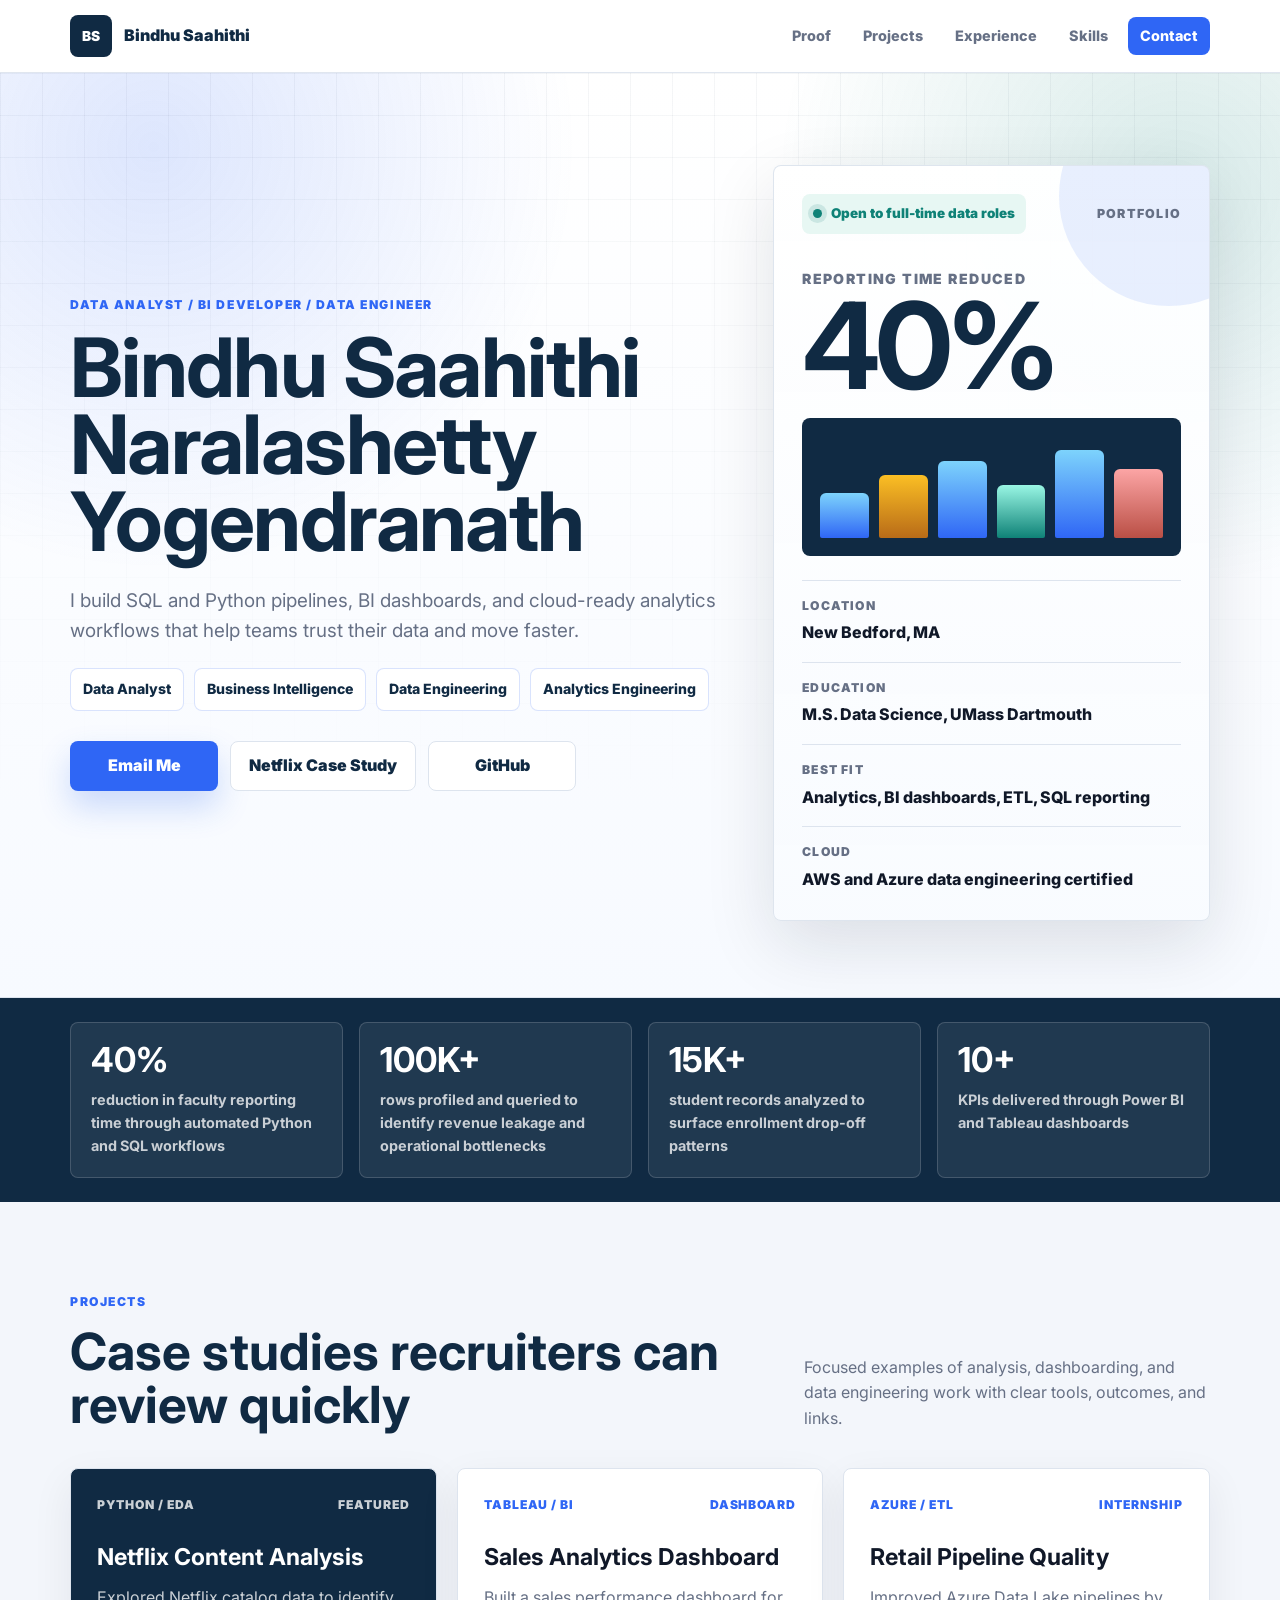
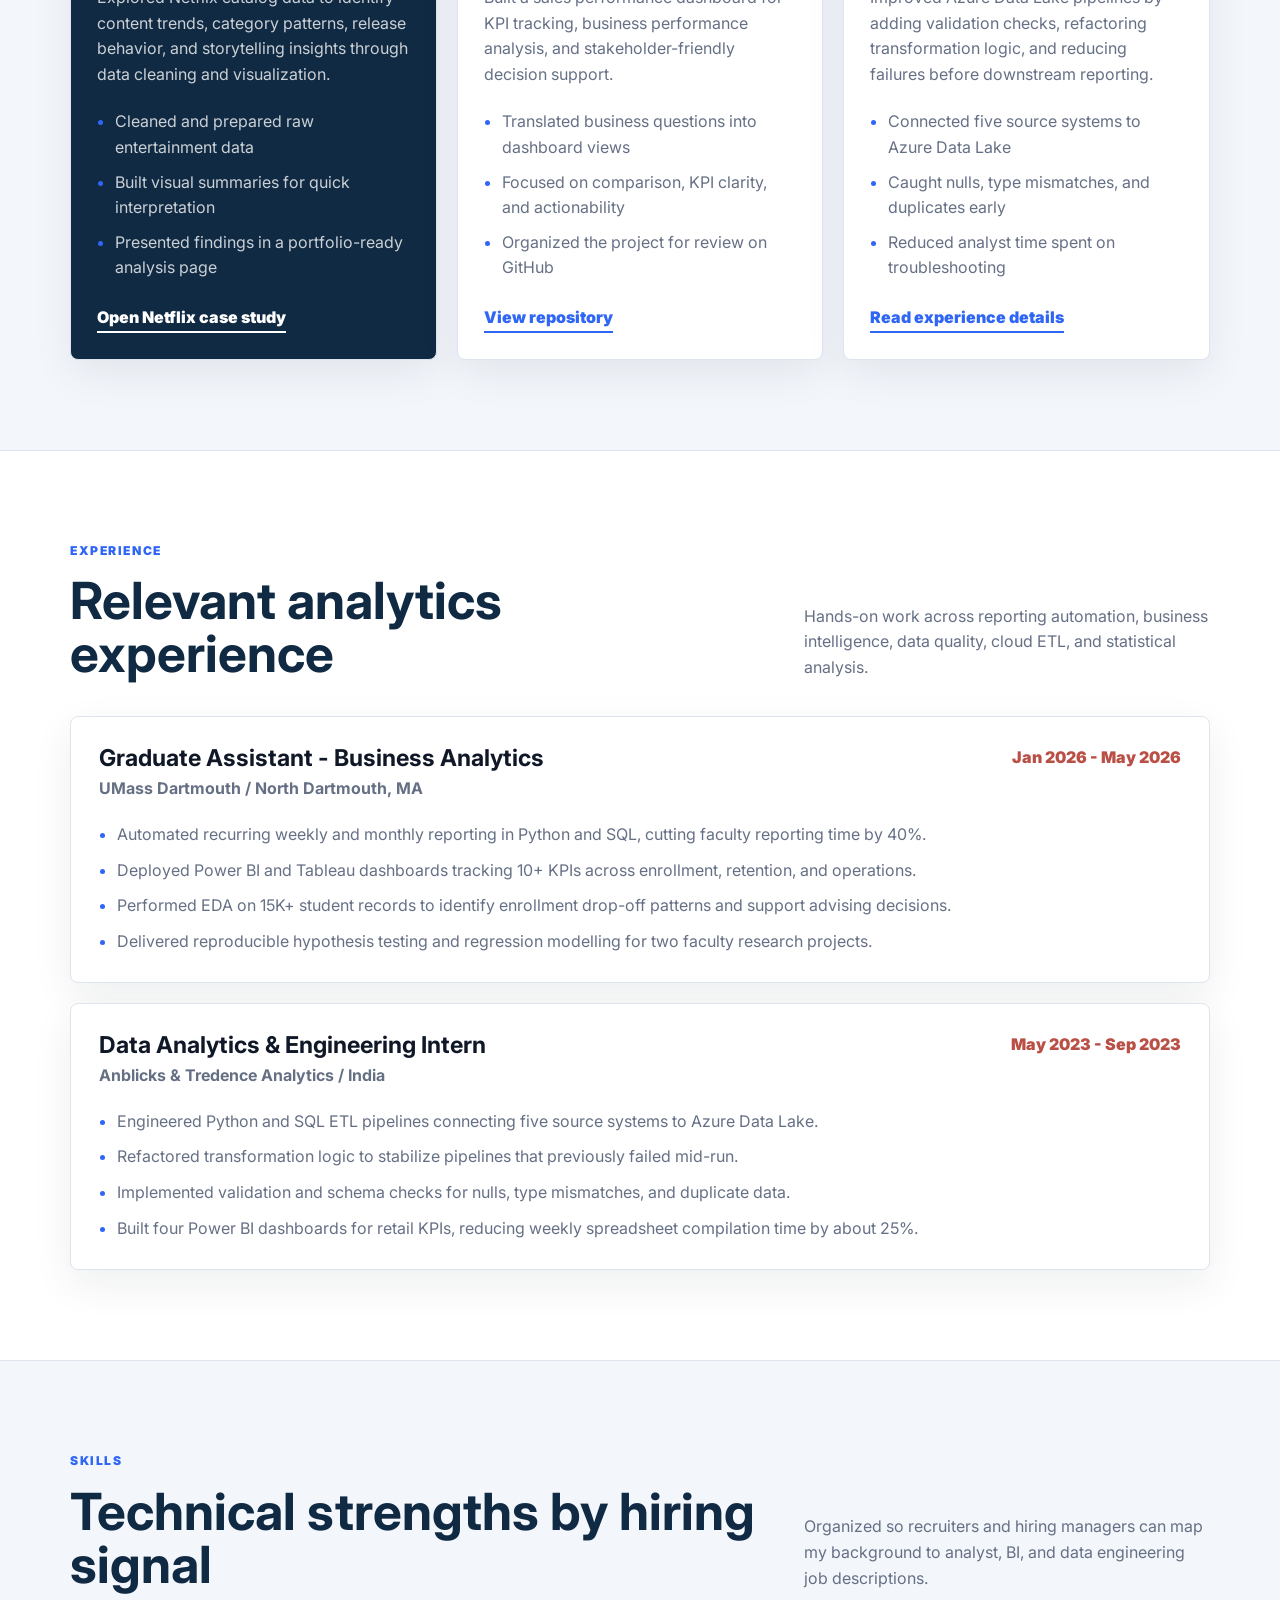
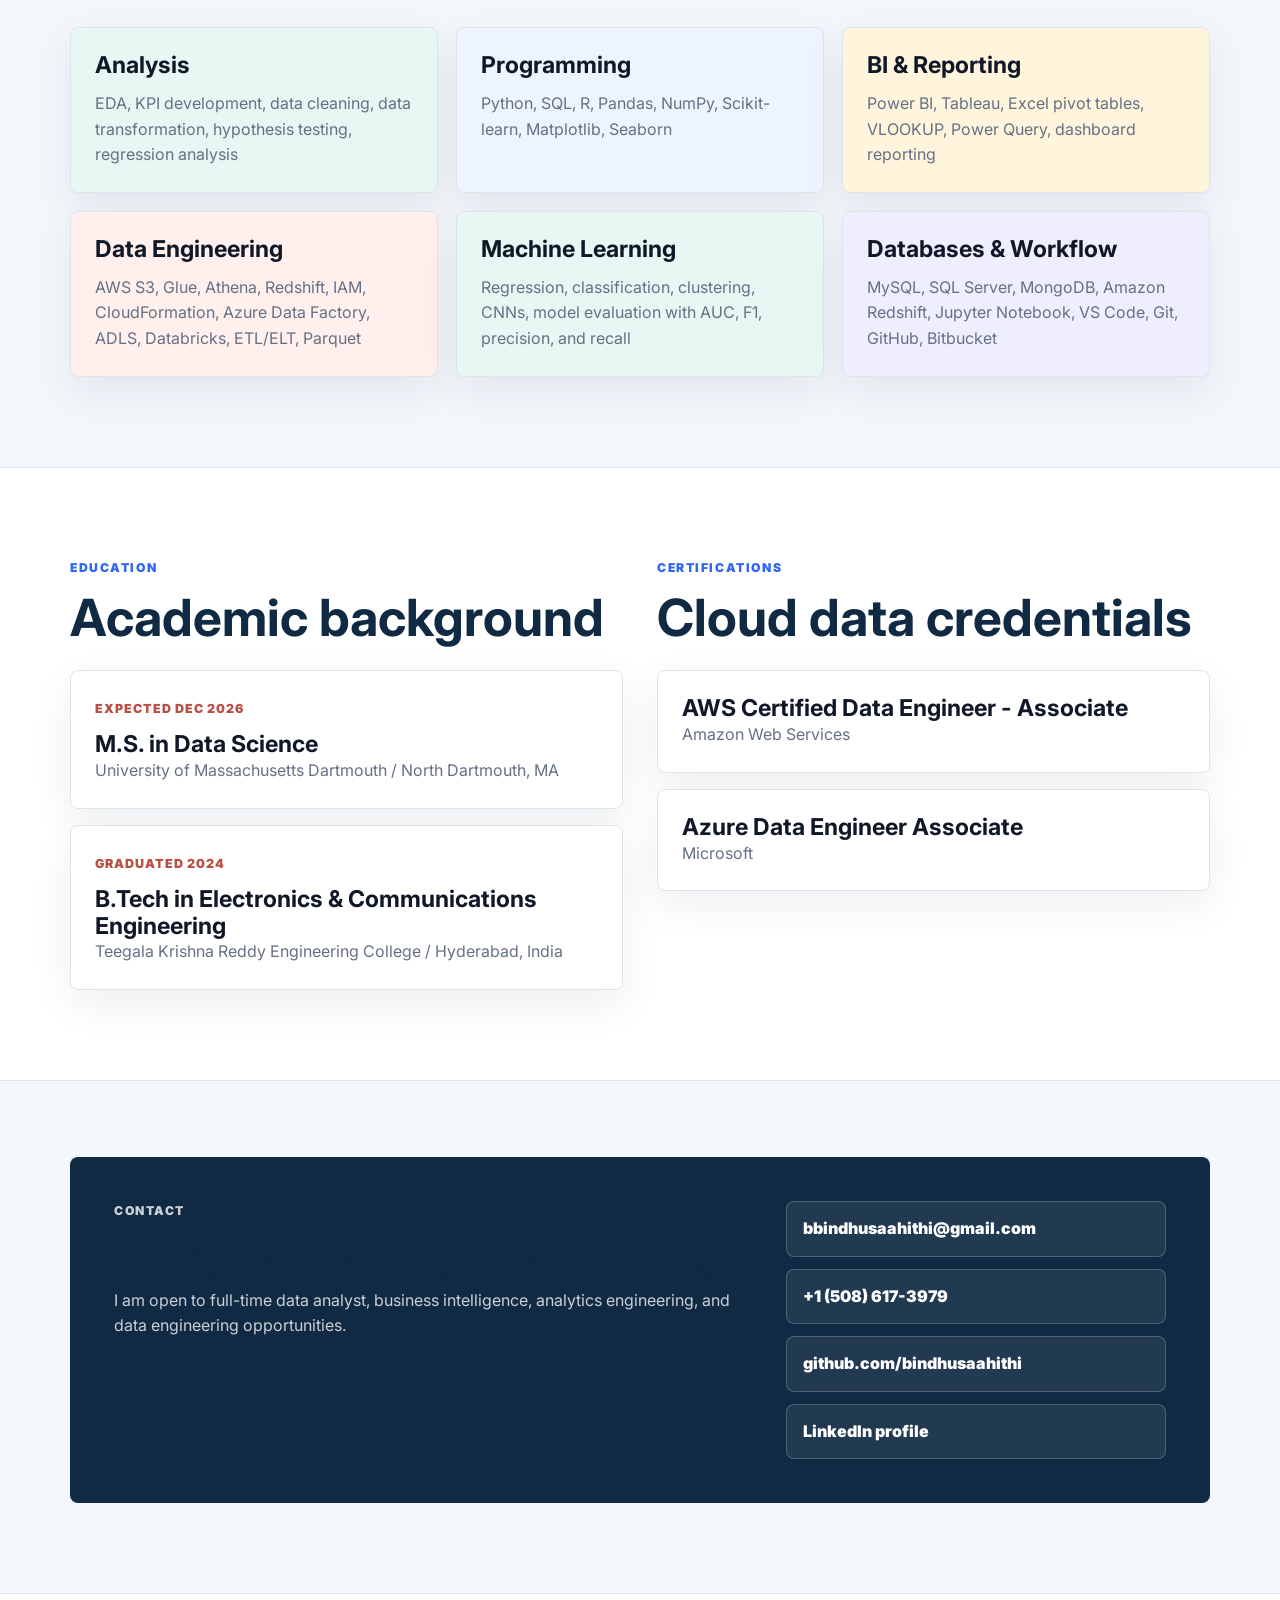
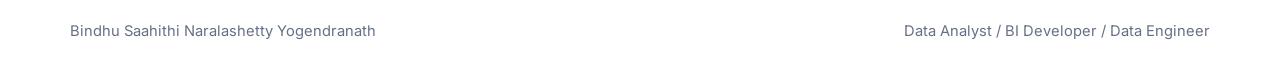
==== index.html @ 852edc9b "Improve recruiter-friendly portfolio interface" ====
<!DOCTYPE html>
<html lang="en">
<head>
  <meta charset="UTF-8" />
  <meta name="viewport" content="width=device-width, initial-scale=1.0" />
  <meta
    name="description"
    content="Recruiter-friendly portfolio for Bindhu Saahithi Naralashetty Yogendranath, a data analyst and data engineer focused on SQL, Python, Power BI, Tableau, AWS, Azure, ETL, and machine learning."
  />
  <title>Bindhu Saahithi | Data Analyst Portfolio</title>
  <link rel="preconnect" href="https://fonts.googleapis.com" />
  <link rel="preconnect" href="https://fonts.gstatic.com" crossorigin />
  <link href="https://fonts.googleapis.com/css2?family=Inter:wght@400;500;600;700;800;900&display=swap" rel="stylesheet" />
  <link rel="stylesheet" href="style.css" />
</head>
<body>
  <header class="site-header">
    <nav class="container navbar" aria-label="Primary navigation">
      <a class="brand" href="#top" aria-label="Bindhu Saahithi portfolio home">
        <span class="brand-mark">BS</span>
        <span>Bindhu Saahithi</span>
      </a>
      <ul class="nav-links">
        <li><a href="#proof">Proof</a></li>
        <li><a href="#projects">Projects</a></li>
        <li><a href="#experience">Experience</a></li>
        <li><a href="#skills">Skills</a></li>
        <li><a class="nav-cta" href="#contact">Contact</a></li>
      </ul>
    </nav>
  </header>

  <main id="top">
    <section class="hero">
      <div class="container hero-grid">
        <div class="hero-copy">
          <p class="eyebrow">Data Analyst / BI Developer / Data Engineer</p>
          <h1>Bindhu Saahithi Naralashetty Yogendranath</h1>
          <p class="hero-lead">
            I build SQL and Python pipelines, BI dashboards, and cloud-ready analytics workflows
            that help teams trust their data and move faster.
          </p>

          <div class="role-pills" aria-label="Target roles">
            <span>Data Analyst</span>
            <span>Business Intelligence</span>
            <span>Data Engineering</span>
            <span>Analytics Engineering</span>
          </div>

          <div class="hero-actions" aria-label="Primary links">
            <a class="btn primary" href="mailto:bbindhusaahithi@gmail.com">Email Me</a>
            <a class="btn secondary" href="https://bindhusaahithi.github.io/Netflix-Analysis/" target="_blank" rel="noreferrer">Netflix Case Study</a>
            <a class="btn secondary" href="https://github.com/bindhusaahithi" target="_blank" rel="noreferrer">GitHub</a>
          </div>
        </div>

        <aside class="analytics-panel" aria-label="Recruiter snapshot and analytics highlights">
          <div class="panel-header">
            <div>
              <span class="status-dot"></span>
              Open to full-time data roles
            </div>
            <span>Portfolio</span>
          </div>

          <div class="panel-metric">
            <span>Reporting time reduced</span>
            <strong>40%</strong>
          </div>

          <div class="panel-chart" aria-hidden="true">
            <span class="chart-bar bar-1"></span>
            <span class="chart-bar bar-2"></span>
            <span class="chart-bar bar-3"></span>
            <span class="chart-bar bar-4"></span>
            <span class="chart-bar bar-5"></span>
            <span class="chart-bar bar-6"></span>
          </div>

          <dl class="snapshot-list">
            <div>
              <dt>Location</dt>
              <dd>New Bedford, MA</dd>
            </div>
            <div>
              <dt>Education</dt>
              <dd>M.S. Data Science, UMass Dartmouth</dd>
            </div>
            <div>
              <dt>Best fit</dt>
              <dd>Analytics, BI dashboards, ETL, SQL reporting</dd>
            </div>
            <div>
              <dt>Cloud</dt>
              <dd>AWS and Azure data engineering certified</dd>
            </div>
          </dl>
        </aside>
      </div>
    </section>

    <section id="proof" class="proof-strip" aria-label="Impact metrics">
      <div class="container proof-grid">
        <article>
          <strong>40%</strong>
          <span>reduction in faculty reporting time through automated Python and SQL workflows</span>
        </article>
        <article>
          <strong>100K+</strong>
          <span>rows profiled and queried to identify revenue leakage and operational bottlenecks</span>
        </article>
        <article>
          <strong>15K+</strong>
          <span>student records analyzed to surface enrollment drop-off patterns</span>
        </article>
        <article>
          <strong>10+</strong>
          <span>KPIs delivered through Power BI and Tableau dashboards</span>
        </article>
      </div>
    </section>

    <section id="projects" class="section-pad">
      <div class="container">
        <div class="section-heading split">
          <div>
            <p class="eyebrow">Projects</p>
            <h2>Case studies recruiters can review quickly</h2>
          </div>
          <p>
            Focused examples of analysis, dashboarding, and data engineering work with clear tools,
            outcomes, and links.
          </p>
        </div>

        <div class="project-grid">
          <article class="project-card featured">
            <div class="project-kicker">
              <span>Python / EDA</span>
              <span>Featured</span>
            </div>
            <h3>Netflix Content Analysis</h3>
            <p>
              Explored Netflix catalog data to identify content trends, category patterns, release
              behavior, and storytelling insights through data cleaning and visualization.
            </p>
            <ul class="mini-list">
              <li>Cleaned and prepared raw entertainment data</li>
              <li>Built visual summaries for quick interpretation</li>
              <li>Presented findings in a portfolio-ready analysis page</li>
            </ul>
            <a class="text-link" href="https://bindhusaahithi.github.io/Netflix-Analysis/" target="_blank" rel="noreferrer">Open Netflix case study</a>
          </article>

          <article class="project-card">
            <div class="project-kicker">
              <span>Tableau / BI</span>
              <span>Dashboard</span>
            </div>
            <h3>Sales Analytics Dashboard</h3>
            <p>
              Built a sales performance dashboard for KPI tracking, business performance analysis,
              and stakeholder-friendly decision support.
            </p>
            <ul class="mini-list">
              <li>Translated business questions into dashboard views</li>
              <li>Focused on comparison, KPI clarity, and actionability</li>
              <li>Organized the project for review on GitHub</li>
            </ul>
            <a class="text-link" href="https://github.com/bindhusaahithi/Sales-Analytics" target="_blank" rel="noreferrer">View repository</a>
          </article>

          <article class="project-card">
            <div class="project-kicker">
              <span>Azure / ETL</span>
              <span>Internship</span>
            </div>
            <h3>Retail Pipeline Quality</h3>
            <p>
              Improved Azure Data Lake pipelines by adding validation checks, refactoring transformation
              logic, and reducing failures before downstream reporting.
            </p>
            <ul class="mini-list">
              <li>Connected five source systems to Azure Data Lake</li>
              <li>Caught nulls, type mismatches, and duplicates early</li>
              <li>Reduced analyst time spent on troubleshooting</li>
            </ul>
            <a class="text-link" href="#experience">Read experience details</a>
          </article>
        </div>
      </div>
    </section>

    <section id="experience" class="section-pad tinted">
      <div class="container">
        <div class="section-heading split">
          <div>
            <p class="eyebrow">Experience</p>
            <h2>Relevant analytics experience</h2>
          </div>
          <p>
            Hands-on work across reporting automation, business intelligence, data quality, cloud ETL,
            and statistical analysis.
          </p>
        </div>

        <div class="experience-list">
          <article class="experience-card">
            <div class="experience-top">
              <div>
                <h3>Graduate Assistant - Business Analytics</h3>
                <p>UMass Dartmouth / North Dartmouth, MA</p>
              </div>
              <span>Jan 2026 - May 2026</span>
            </div>
            <ul>
              <li>Automated recurring weekly and monthly reporting in Python and SQL, cutting faculty reporting time by 40%.</li>
              <li>Deployed Power BI and Tableau dashboards tracking 10+ KPIs across enrollment, retention, and operations.</li>
              <li>Performed EDA on 15K+ student records to identify enrollment drop-off patterns and support advising decisions.</li>
              <li>Delivered reproducible hypothesis testing and regression modelling for two faculty research projects.</li>
            </ul>
          </article>

          <article class="experience-card">
            <div class="experience-top">
              <div>
                <h3>Data Analytics & Engineering Intern</h3>
                <p>Anblicks & Tredence Analytics / India</p>
              </div>
              <span>May 2023 - Sep 2023</span>
            </div>
            <ul>
              <li>Engineered Python and SQL ETL pipelines connecting five source systems to Azure Data Lake.</li>
              <li>Refactored transformation logic to stabilize pipelines that previously failed mid-run.</li>
              <li>Implemented validation and schema checks for nulls, type mismatches, and duplicate data.</li>
              <li>Built four Power BI dashboards for retail KPIs, reducing weekly spreadsheet compilation time by about 25%.</li>
            </ul>
          </article>
        </div>
      </div>
    </section>

    <section id="skills" class="section-pad">
      <div class="container">
        <div class="section-heading split">
          <div>
            <p class="eyebrow">Skills</p>
            <h2>Technical strengths by hiring signal</h2>
          </div>
          <p>
            Organized so recruiters and hiring managers can map my background to analyst,
            BI, and data engineering job descriptions.
          </p>
        </div>

        <div class="skills-grid">
          <article class="skill-card">
            <h3>Analysis</h3>
            <p>EDA, KPI development, data cleaning, data transformation, hypothesis testing, regression analysis</p>
          </article>
          <article class="skill-card">
            <h3>Programming</h3>
            <p>Python, SQL, R, Pandas, NumPy, Scikit-learn, Matplotlib, Seaborn</p>
          </article>
          <article class="skill-card">
            <h3>BI & Reporting</h3>
            <p>Power BI, Tableau, Excel pivot tables, VLOOKUP, Power Query, dashboard reporting</p>
          </article>
          <article class="skill-card">
            <h3>Data Engineering</h3>
            <p>AWS S3, Glue, Athena, Redshift, IAM, CloudFormation, Azure Data Factory, ADLS, Databricks, ETL/ELT, Parquet</p>
          </article>
          <article class="skill-card">
            <h3>Machine Learning</h3>
            <p>Regression, classification, clustering, CNNs, model evaluation with AUC, F1, precision, and recall</p>
          </article>
          <article class="skill-card">
            <h3>Databases & Workflow</h3>
            <p>MySQL, SQL Server, MongoDB, Amazon Redshift, Jupyter Notebook, VS Code, Git, GitHub, Bitbucket</p>
          </article>
        </div>
      </div>
    </section>

    <section class="section-pad tinted">
      <div class="container credential-grid">
        <div>
          <p class="eyebrow">Education</p>
          <h2>Academic background</h2>
          <div class="credential-stack">
            <article class="credential-card">
              <span>Expected Dec 2026</span>
              <h3>M.S. in Data Science</h3>
              <p>University of Massachusetts Dartmouth / North Dartmouth, MA</p>
            </article>
            <article class="credential-card">
              <span>Graduated 2024</span>
              <h3>B.Tech in Electronics & Communications Engineering</h3>
              <p>Teegala Krishna Reddy Engineering College / Hyderabad, India</p>
            </article>
          </div>
        </div>

        <div>
          <p class="eyebrow">Certifications</p>
          <h2>Cloud data credentials</h2>
          <div class="credential-stack">
            <article class="credential-card">
              <h3>AWS Certified Data Engineer - Associate</h3>
              <p>Amazon Web Services</p>
            </article>
            <article class="credential-card">
              <h3>Azure Data Engineer Associate</h3>
              <p>Microsoft</p>
            </article>
          </div>
        </div>
      </div>
    </section>

    <section id="contact" class="contact-section">
      <div class="container contact-panel">
        <div>
          <p class="eyebrow">Contact</p>
          <h2>Let’s talk about data roles.</h2>
          <p>
            I am open to full-time data analyst, business intelligence, analytics engineering,
            and data engineering opportunities.
          </p>
        </div>
        <div class="contact-links">
          <a href="mailto:bbindhusaahithi@gmail.com">bbindhusaahithi@gmail.com</a>
          <a href="tel:+15086173979">+1 (508) 617-3979</a>
          <a href="https://github.com/bindhusaahithi" target="_blank" rel="noreferrer">github.com/bindhusaahithi</a>
          <a href="https://www.linkedin.com/" target="_blank" rel="noreferrer">LinkedIn profile</a>
        </div>
      </div>
    </section>
  </main>

  <footer class="site-footer">
    <div class="container footer-inner">
      <p>Bindhu Saahithi Naralashetty Yogendranath</p>
      <p>Data Analyst / BI Developer / Data Engineer</p>
    </div>
  </footer>
</body>
</html>
---- style.css ----
:root {
  --ink: #101828;
  --muted: #667085;
  --soft: #f3f6fb;
  --panel: #ffffff;
  --line: #dde4ee;
  --navy: #102a43;
  --blue: #2f66f5;
  --blue-dark: #214dc4;
  --teal: #0f8277;
  --mint: #e7f7f3;
  --amber: #b86b18;
  --amber-soft: #fff4dc;
  --rose: #ba4f45;
  --rose-soft: #fff0ed;
  --violet: #5b5bd6;
  --violet-soft: #eeeeff;
  --shadow: 0 24px 70px rgba(17, 24, 39, 0.12);
}

* {
  box-sizing: border-box;
  margin: 0;
  padding: 0;
}

html {
  scroll-behavior: smooth;
}

body {
  background:
    linear-gradient(180deg, #ffffff 0, var(--soft) 360px),
    var(--soft);
  color: var(--ink);
  font-family: "Inter", Arial, sans-serif;
  line-height: 1.6;
}

a {
  color: inherit;
  text-decoration: none;
}

.container {
  width: min(1140px, calc(100% - 40px));
  margin: 0 auto;
}

.site-header {
  position: sticky;
  top: 0;
  z-index: 10;
  border-bottom: 1px solid rgba(221, 228, 238, 0.9);
  background: rgba(255, 255, 255, 0.88);
  backdrop-filter: blur(14px);
}

.navbar {
  display: flex;
  align-items: center;
  justify-content: space-between;
  min-height: 72px;
  gap: 24px;
}

.brand {
  display: inline-flex;
  align-items: center;
  gap: 12px;
  color: var(--navy);
  font-weight: 900;
}

.brand-mark {
  display: grid;
  width: 42px;
  height: 42px;
  place-items: center;
  border-radius: 8px;
  background: var(--navy);
  color: #ffffff;
  font-size: 0.86rem;
  letter-spacing: 0;
}

.nav-links {
  display: flex;
  align-items: center;
  gap: 8px;
  list-style: none;
}

.nav-links a {
  display: inline-flex;
  min-height: 38px;
  align-items: center;
  border-radius: 8px;
  color: var(--muted);
  font-size: 0.9rem;
  font-weight: 800;
  padding: 0 12px;
  transition: background 160ms ease, color 160ms ease;
}

.nav-links a:hover {
  background: #edf4ff;
  color: var(--blue);
}

.nav-links .nav-cta {
  background: var(--blue);
  color: #ffffff;
}

.nav-links .nav-cta:hover {
  background: var(--blue-dark);
  color: #ffffff;
}

.hero {
  background:
    radial-gradient(circle at 12% 8%, rgba(47, 102, 245, 0.16), transparent 30%),
    radial-gradient(circle at 92% 12%, rgba(15, 130, 119, 0.16), transparent 28%),
    linear-gradient(180deg, #ffffff 0%, #f7faff 100%),
    #ffffff;
  border-bottom: 1px solid var(--line);
  overflow: hidden;
  padding: 92px 0 76px;
  position: relative;
}

.hero::before {
  content: "";
  position: absolute;
  inset: 0;
  background-image:
    linear-gradient(rgba(16, 42, 67, 0.045) 1px, transparent 1px),
    linear-gradient(90deg, rgba(16, 42, 67, 0.045) 1px, transparent 1px);
  background-size: 42px 42px;
  mask-image: linear-gradient(to bottom, black, transparent 80%);
  pointer-events: none;
}

.hero-grid {
  display: grid;
  grid-template-columns: minmax(0, 1.08fr) minmax(340px, 0.72fr);
  align-items: center;
  gap: 48px;
  position: relative;
  z-index: 1;
}

.eyebrow {
  color: var(--blue);
  font-size: 0.76rem;
  font-weight: 900;
  letter-spacing: 0.13em;
  margin-bottom: 14px;
  text-transform: uppercase;
}

.hero h1 {
  color: var(--navy);
  font-size: clamp(2.8rem, 6.4vw, 5.9rem);
  letter-spacing: -0.02em;
  line-height: 0.94;
  max-width: 890px;
}

.hero-lead {
  color: var(--muted);
  font-size: 1.18rem;
  max-width: 720px;
  margin: 26px 0 22px;
}

.role-pills {
  display: flex;
  flex-wrap: wrap;
  gap: 10px;
  margin-bottom: 30px;
}

.role-pills span {
  border: 1px solid rgba(47, 102, 245, 0.18);
  border-radius: 8px;
  background: #ffffff;
  color: var(--navy);
  font-size: 0.88rem;
  font-weight: 800;
  padding: 9px 12px;
}

.hero-actions {
  display: flex;
  flex-wrap: wrap;
  gap: 12px;
}

.btn {
  display: inline-flex;
  min-height: 50px;
  min-width: 148px;
  align-items: center;
  justify-content: center;
  border: 1px solid transparent;
  border-radius: 8px;
  font-weight: 900;
  padding: 0 18px;
  transition: transform 160ms ease, box-shadow 160ms ease, background 160ms ease;
}

.btn:hover {
  transform: translateY(-2px);
}

.btn.primary {
  background: var(--blue);
  box-shadow: 0 16px 32px rgba(37, 99, 235, 0.22);
  color: #ffffff;
}

.btn.primary:hover {
  background: var(--blue-dark);
}

.btn.secondary {
  border-color: var(--line);
  background: #ffffff;
  color: var(--navy);
}

.analytics-panel {
  border: 1px solid rgba(221, 228, 238, 0.95);
  border-radius: 8px;
  background:
    linear-gradient(180deg, rgba(255, 255, 255, 0.96), rgba(248, 251, 255, 0.94));
  box-shadow: var(--shadow);
  overflow: hidden;
  padding: 28px;
  position: relative;
}

.analytics-panel::after {
  content: "";
  position: absolute;
  right: -70px;
  top: -80px;
  width: 220px;
  height: 220px;
  border-radius: 50%;
  background: rgba(47, 102, 245, 0.1);
  pointer-events: none;
}

.panel-header {
  display: flex;
  align-items: center;
  justify-content: space-between;
  gap: 14px;
  position: relative;
  z-index: 1;
}

.panel-header div {
  display: inline-flex;
  align-items: center;
  gap: 9px;
  border-radius: 8px;
  background: var(--mint);
  color: var(--teal);
  font-size: 0.84rem;
  font-weight: 900;
  padding: 9px 11px;
}

.panel-header > span {
  color: var(--muted);
  font-size: 0.78rem;
  font-weight: 900;
  letter-spacing: 0.1em;
  text-transform: uppercase;
}

.status-dot {
  width: 9px;
  height: 9px;
  border-radius: 50%;
  background: var(--teal);
  box-shadow: 0 0 0 5px rgba(15, 118, 110, 0.13);
}

.panel-metric {
  display: grid;
  gap: 8px;
  margin: 34px 0 24px;
  position: relative;
  z-index: 1;
}

.panel-metric span {
  color: var(--muted);
  font-size: 0.88rem;
  font-weight: 900;
  letter-spacing: 0.1em;
  text-transform: uppercase;
}

.panel-metric strong {
  color: var(--navy);
  font-size: clamp(5rem, 12vw, 7.5rem);
  letter-spacing: -0.05em;
  line-height: 0.8;
}

.panel-chart {
  display: grid;
  grid-template-columns: repeat(6, 1fr);
  align-items: end;
  gap: 10px;
  height: 138px;
  border-radius: 8px;
  background: var(--navy);
  margin-bottom: 24px;
  padding: 18px;
  position: relative;
  z-index: 1;
}

.chart-bar {
  border-radius: 6px 6px 2px 2px;
  background: linear-gradient(180deg, #7dd3fc, var(--blue));
}

.bar-1 { height: 44%; }
.bar-2 { height: 62%; background: linear-gradient(180deg, #fbbf24, var(--amber)); }
.bar-3 { height: 76%; }
.bar-4 { height: 52%; background: linear-gradient(180deg, #99f6e4, var(--teal)); }
.bar-5 { height: 86%; }
.bar-6 { height: 68%; background: linear-gradient(180deg, #fca5a5, var(--rose)); }

.snapshot-list {
  display: grid;
  gap: 16px;
  position: relative;
  z-index: 1;
}

.snapshot-list div {
  border-top: 1px solid var(--line);
  padding-top: 15px;
}

.snapshot-list dt {
  color: var(--muted);
  font-size: 0.76rem;
  font-weight: 900;
  letter-spacing: 0.1em;
  margin-bottom: 5px;
  text-transform: uppercase;
}

.snapshot-list dd {
  color: var(--ink);
  font-weight: 800;
}

.proof-strip {
  padding: 24px 0;
  background: var(--navy);
}

.proof-grid {
  display: grid;
  grid-template-columns: repeat(4, minmax(0, 1fr));
  gap: 16px;
}

.proof-grid article {
  border: 1px solid rgba(255, 255, 255, 0.16);
  border-radius: 8px;
  background: rgba(255, 255, 255, 0.07);
  padding: 20px;
}

.proof-grid strong {
  display: block;
  color: #ffffff;
  font-size: 2.15rem;
  line-height: 1;
  margin-bottom: 10px;
}

.proof-grid span {
  color: rgba(255, 255, 255, 0.76);
  display: block;
  font-size: 0.9rem;
  font-weight: 700;
}

.section-pad {
  padding: 90px 0;
}

.tinted {
  background: #ffffff;
  border-block: 1px solid var(--line);
}

.section-heading {
  margin-bottom: 36px;
}

.section-heading.split {
  display: grid;
  grid-template-columns: minmax(0, 0.95fr) minmax(300px, 0.55fr);
  align-items: end;
  gap: 34px;
}

.section-heading h2,
.credential-grid h2,
.contact-panel h2 {
  color: var(--navy);
  font-size: clamp(2rem, 4vw, 3.6rem);
  line-height: 1.04;
}

.section-heading p:not(.eyebrow) {
  color: var(--muted);
  font-size: 1rem;
}

.project-grid {
  display: grid;
  grid-template-columns: repeat(3, minmax(0, 1fr));
  gap: 20px;
}

.project-card,
.experience-card,
.skill-card,
.credential-card {
  border: 1px solid var(--line);
  border-radius: 8px;
  background: var(--panel);
  box-shadow: 0 14px 42px rgba(17, 24, 39, 0.07);
  transition: border-color 160ms ease, box-shadow 160ms ease, transform 160ms ease;
}

.project-card:hover,
.experience-card:hover,
.skill-card:hover,
.credential-card:hover {
  border-color: rgba(47, 102, 245, 0.3);
  box-shadow: 0 20px 54px rgba(17, 24, 39, 0.11);
  transform: translateY(-3px);
}

.project-card {
  display: flex;
  min-height: 470px;
  flex-direction: column;
  padding: 26px;
}

.project-card.featured {
  background: var(--navy);
  color: #ffffff;
}

.project-card.featured p,
.project-card.featured .mini-list,
.project-card.featured .project-kicker {
  color: rgba(255, 255, 255, 0.78);
}

.project-kicker {
  display: flex;
  justify-content: space-between;
  gap: 14px;
  color: var(--blue);
  font-size: 0.76rem;
  font-weight: 900;
  letter-spacing: 0.08em;
  text-transform: uppercase;
}

.project-card h3,
.experience-card h3,
.skill-card h3,
.credential-card h3 {
  color: inherit;
  font-size: 1.45rem;
  line-height: 1.16;
}

.project-card h3 {
  margin: 30px 0 14px;
}

.project-card p,
.skill-card p,
.credential-card p,
.contact-panel p {
  color: var(--muted);
}

.mini-list {
  display: grid;
  gap: 9px;
  color: var(--muted);
  margin: 22px 0 24px;
  padding-left: 18px;
}

.mini-list li::marker {
  color: var(--blue);
}

.text-link {
  align-self: flex-start;
  border-bottom: 2px solid currentColor;
  color: var(--blue);
  font-weight: 900;
  margin-top: auto;
}

.project-card.featured .text-link {
  color: #ffffff;
}

.experience-list {
  display: grid;
  gap: 20px;
}

.experience-card {
  padding: 28px;
}

.experience-top {
  display: flex;
  justify-content: space-between;
  gap: 20px;
  margin-bottom: 20px;
}

.experience-top p {
  color: var(--muted);
  font-weight: 700;
  margin-top: 4px;
}

.experience-top span {
  color: var(--rose);
  flex: 0 0 auto;
  font-weight: 900;
}

.experience-card ul {
  display: grid;
  gap: 10px;
  color: var(--muted);
  padding-left: 18px;
}

.experience-card li::marker {
  color: var(--blue);
}

.skills-grid {
  display: grid;
  grid-template-columns: repeat(3, minmax(0, 1fr));
  gap: 18px;
}

.skill-card {
  padding: 24px;
}

.skill-card:nth-child(1),
.skill-card:nth-child(5) {
  background: var(--mint);
}

.skill-card:nth-child(2),
.skill-card:nth-child(6) {
  background: #eef4ff;
}

.skill-card:nth-child(3) {
  background: var(--amber-soft);
}

.skill-card:nth-child(4) {
  background: var(--rose-soft);
}

.skill-card:nth-child(6) {
  background: var(--violet-soft);
}

.skill-card h3 {
  margin-bottom: 12px;
}

.credential-grid {
  display: grid;
  grid-template-columns: repeat(2, minmax(0, 1fr));
  gap: 34px;
}

.credential-stack {
  display: grid;
  gap: 16px;
  margin-top: 26px;
}

.credential-card {
  padding: 24px;
}

.credential-card span {
  display: inline-flex;
  color: var(--rose);
  font-size: 0.78rem;
  font-weight: 900;
  letter-spacing: 0.08em;
  margin-bottom: 12px;
  text-transform: uppercase;
}

.contact-section {
  padding: 76px 0 90px;
}

.contact-panel {
  display: grid;
  grid-template-columns: minmax(0, 1fr) 380px;
  gap: 36px;
  align-items: start;
  border-radius: 8px;
  background: var(--navy);
  color: #ffffff;
  padding: 44px;
}

.contact-panel .eyebrow,
.contact-panel p {
  color: rgba(255, 255, 255, 0.78);
}

.contact-links {
  display: grid;
  gap: 12px;
}

.contact-links a {
  border: 1px solid rgba(255, 255, 255, 0.2);
  border-radius: 8px;
  background: rgba(255, 255, 255, 0.08);
  color: #ffffff;
  font-weight: 900;
  padding: 14px 16px;
  word-break: break-word;
}

.site-footer {
  border-top: 1px solid var(--line);
  background: #ffffff;
  padding: 26px 0;
}

.footer-inner {
  display: flex;
  justify-content: space-between;
  gap: 18px;
  color: var(--muted);
  font-size: 0.92rem;
}

@media (max-width: 980px) {
  .hero-grid,
  .section-heading.split,
  .credential-grid,
  .contact-panel {
    grid-template-columns: 1fr;
  }

  .project-grid,
  .skills-grid,
  .proof-grid {
    grid-template-columns: repeat(2, minmax(0, 1fr));
  }
}

@media (max-width: 720px) {
  .container {
    width: min(100% - 28px, 1140px);
  }

  .navbar {
    align-items: flex-start;
    flex-direction: column;
    padding: 14px 0;
  }

  .nav-links {
    flex-wrap: wrap;
    width: 100%;
  }

  .nav-links a {
    padding: 0 10px;
  }

  .hero,
  .section-pad {
    padding: 58px 0;
  }

  .hero-grid {
    gap: 32px;
  }

  .hero-actions,
  .footer-inner,
  .experience-top {
    flex-direction: column;
  }

  .btn {
    width: 100%;
  }

  .project-grid,
  .skills-grid,
  .proof-grid {
    grid-template-columns: 1fr;
  }

  .project-card,
  .experience-card,
  .skill-card,
  .credential-card,
  .analytics-panel,
  .contact-panel {
    padding: 22px;
  }

  .project-card {
    min-height: auto;
  }

  .contact-section {
    padding: 48px 0 66px;
  }
}
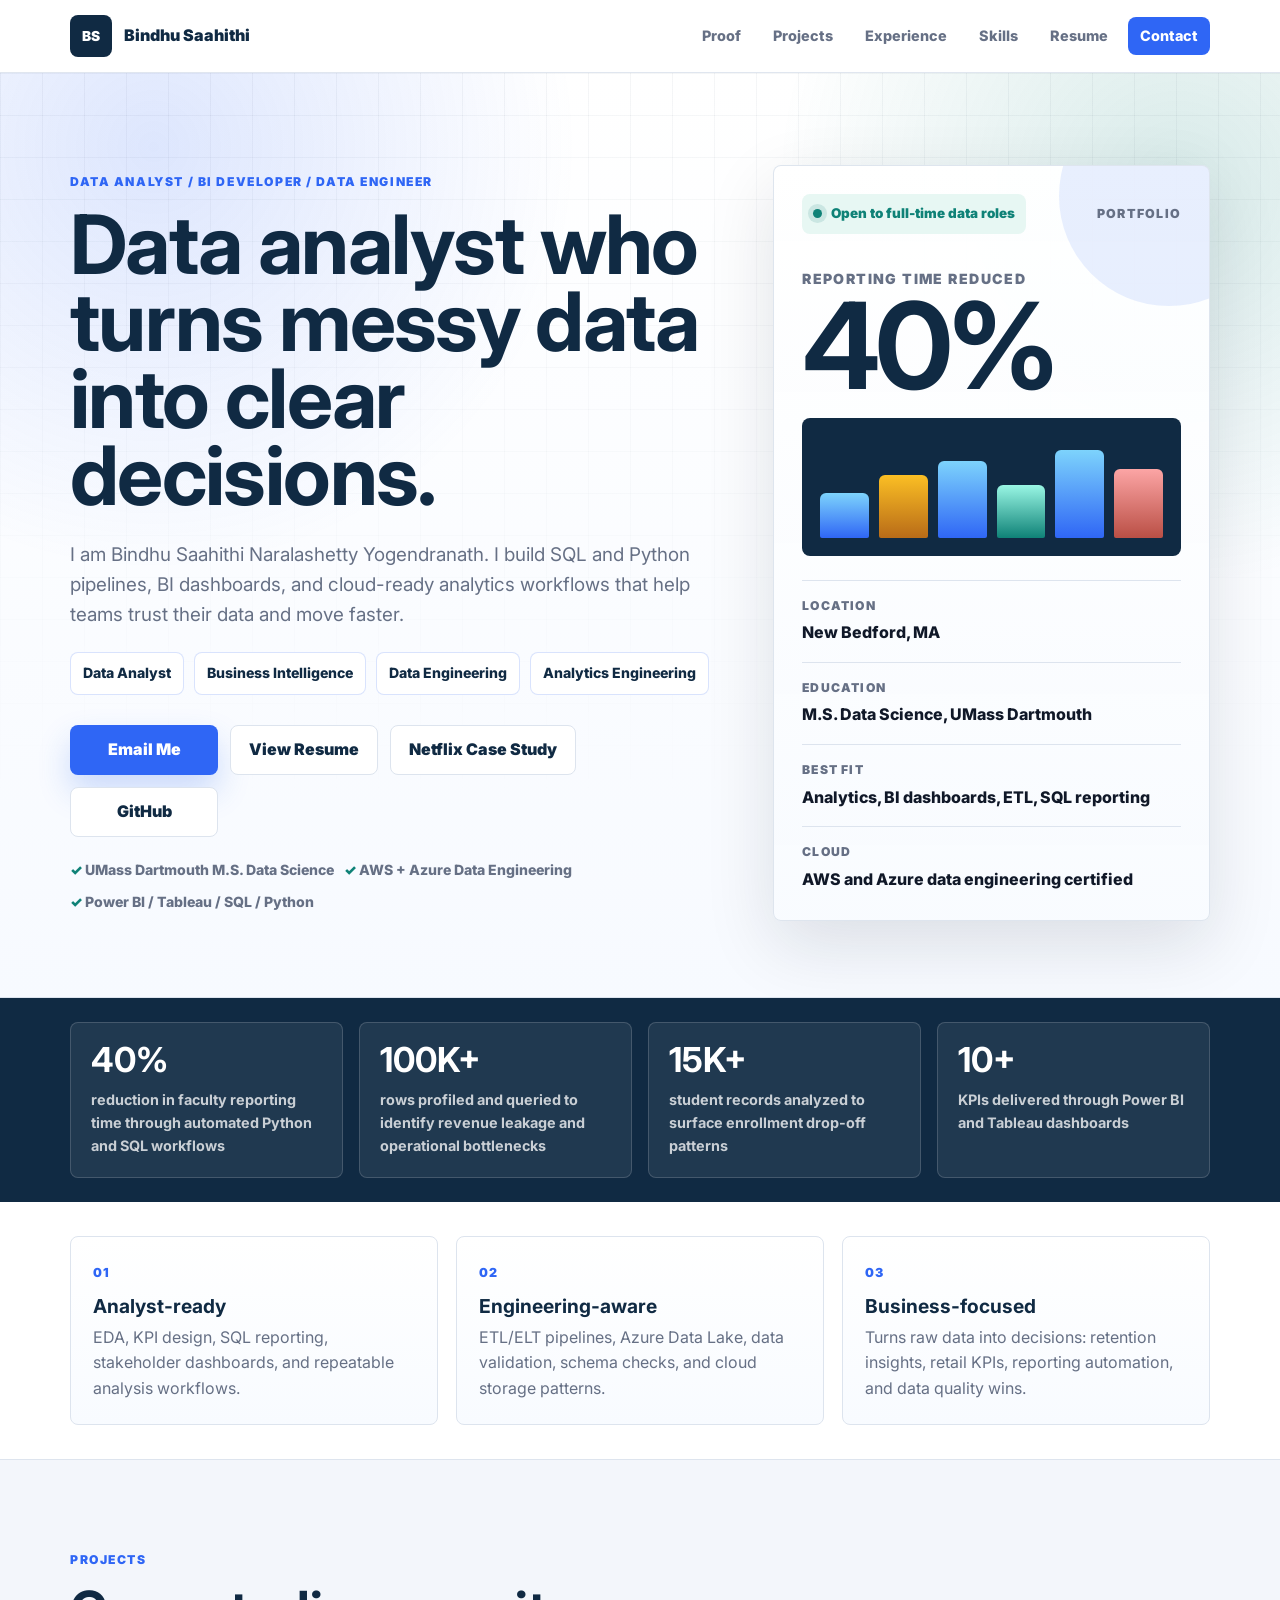
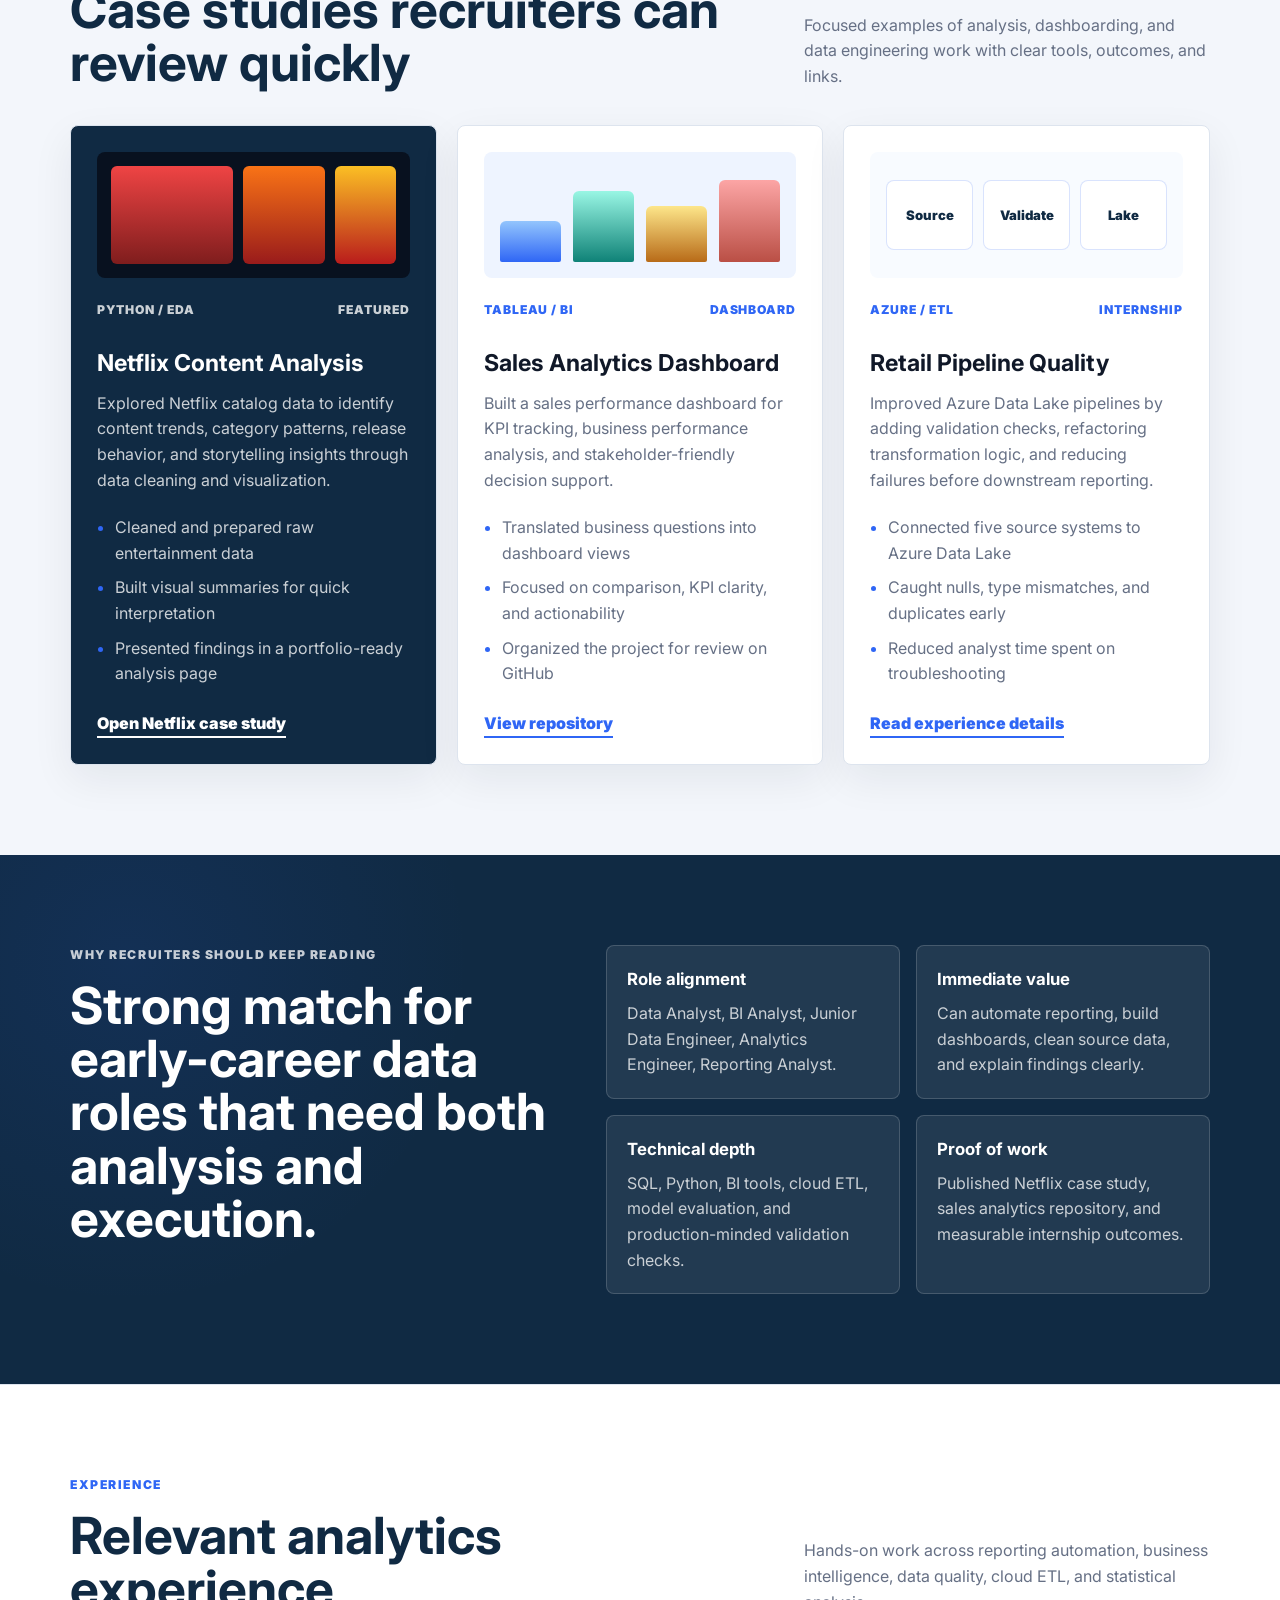
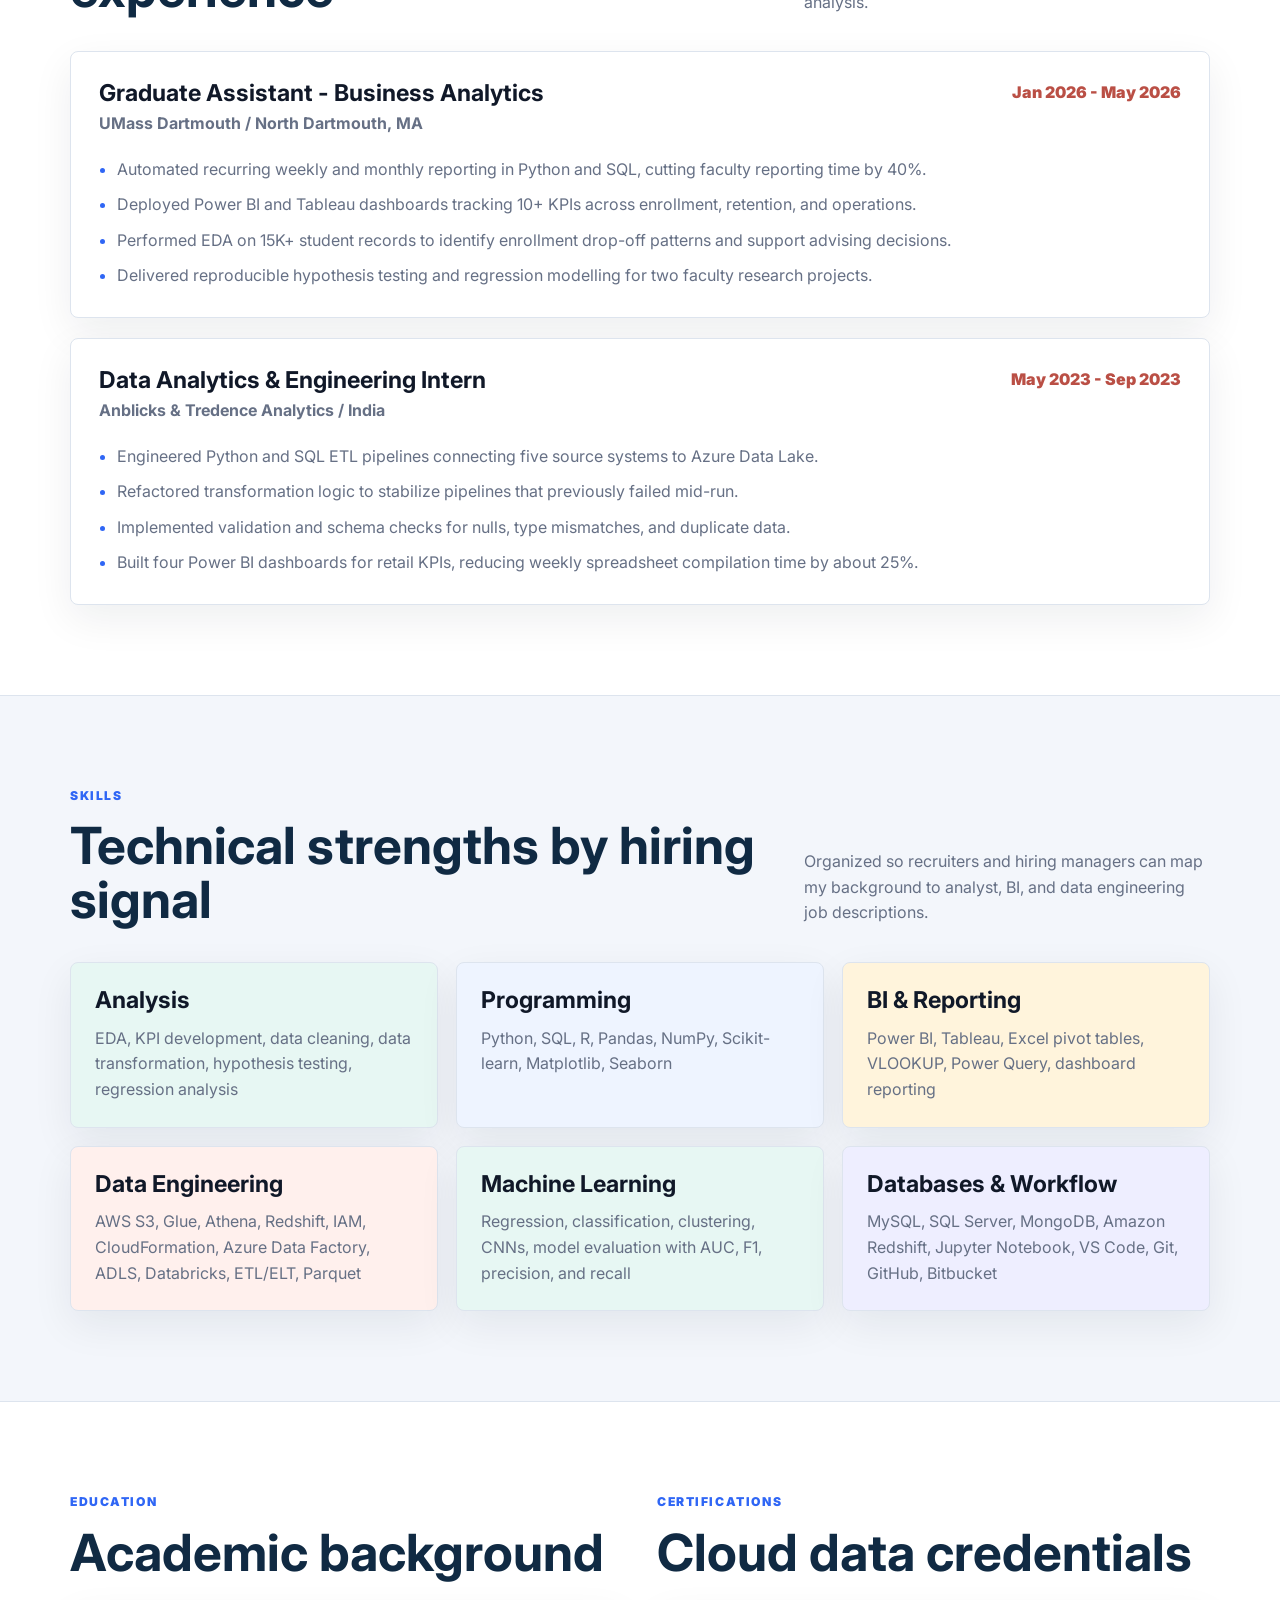
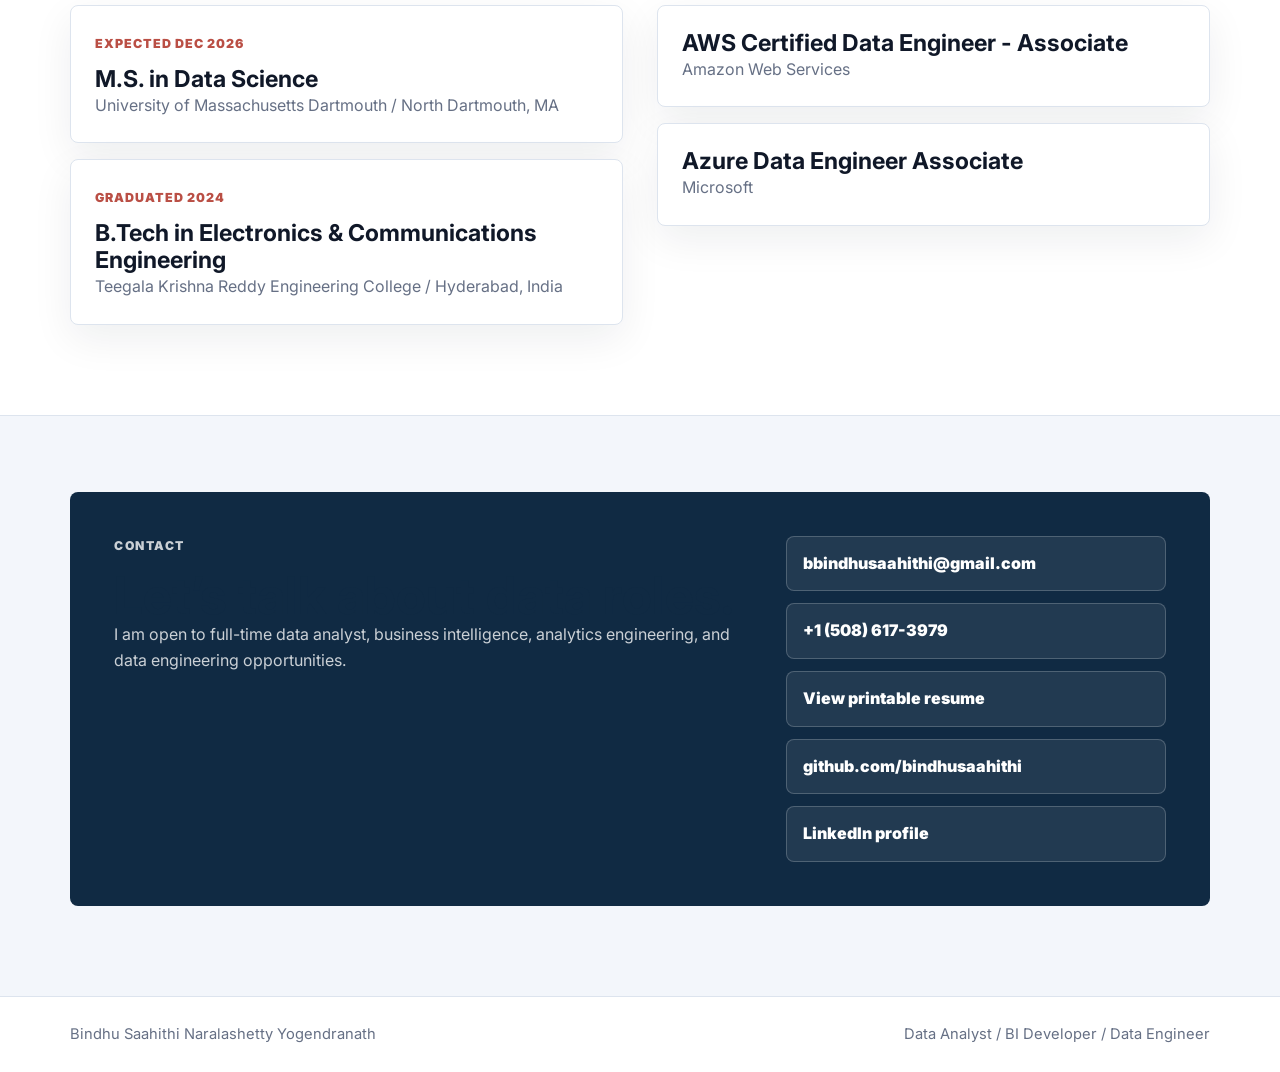
==== commit 2b5243d6: "Upgrade portfolio recruiter experience" ====
--- a/index.html
+++ b/index.html
@@ -25,6 +25,7 @@
         <li><a href="#projects">Projects</a></li>
         <li><a href="#experience">Experience</a></li>
         <li><a href="#skills">Skills</a></li>
+        <li><a href="resume.html">Resume</a></li>
         <li><a class="nav-cta" href="#contact">Contact</a></li>
       </ul>
     </nav>
@@ -35,10 +36,11 @@
       <div class="container hero-grid">
         <div class="hero-copy">
           <p class="eyebrow">Data Analyst / BI Developer / Data Engineer</p>
-          <h1>Bindhu Saahithi Naralashetty Yogendranath</h1>
+          <h1>Data analyst who turns messy data into clear decisions.</h1>
           <p class="hero-lead">
-            I build SQL and Python pipelines, BI dashboards, and cloud-ready analytics workflows
-            that help teams trust their data and move faster.
+            I am Bindhu Saahithi Naralashetty Yogendranath. I build SQL and Python pipelines,
+            BI dashboards, and cloud-ready analytics workflows that help teams trust their data
+            and move faster.
           </p>
 
           <div class="role-pills" aria-label="Target roles">
@@ -50,8 +52,15 @@
 
           <div class="hero-actions" aria-label="Primary links">
             <a class="btn primary" href="mailto:bbindhusaahithi@gmail.com">Email Me</a>
+            <a class="btn secondary" href="resume.html">View Resume</a>
             <a class="btn secondary" href="https://bindhusaahithi.github.io/Netflix-Analysis/" target="_blank" rel="noreferrer">Netflix Case Study</a>
             <a class="btn secondary" href="https://github.com/bindhusaahithi" target="_blank" rel="noreferrer">GitHub</a>
+          </div>
+
+          <div class="hero-trust" aria-label="Recruiter highlights">
+            <span>UMass Dartmouth M.S. Data Science</span>
+            <span>AWS + Azure Data Engineering</span>
+            <span>Power BI / Tableau / SQL / Python</span>
           </div>
         </div>
 
@@ -121,6 +130,26 @@
       </div>
     </section>
 
+    <section class="fit-section" aria-label="Role fit summary">
+      <div class="container fit-grid">
+        <article>
+          <span>01</span>
+          <h2>Analyst-ready</h2>
+          <p>EDA, KPI design, SQL reporting, stakeholder dashboards, and repeatable analysis workflows.</p>
+        </article>
+        <article>
+          <span>02</span>
+          <h2>Engineering-aware</h2>
+          <p>ETL/ELT pipelines, Azure Data Lake, data validation, schema checks, and cloud storage patterns.</p>
+        </article>
+        <article>
+          <span>03</span>
+          <h2>Business-focused</h2>
+          <p>Turns raw data into decisions: retention insights, retail KPIs, reporting automation, and data quality wins.</p>
+        </article>
+      </div>
+    </section>
+
     <section id="projects" class="section-pad">
       <div class="container">
         <div class="section-heading split">
@@ -136,6 +165,11 @@
 
         <div class="project-grid">
           <article class="project-card featured">
+            <div class="project-visual netflix-preview" aria-hidden="true">
+              <span></span>
+              <span></span>
+              <span></span>
+            </div>
             <div class="project-kicker">
               <span>Python / EDA</span>
               <span>Featured</span>
@@ -154,6 +188,12 @@
           </article>
 
           <article class="project-card">
+            <div class="project-visual sales-preview" aria-hidden="true">
+              <span></span>
+              <span></span>
+              <span></span>
+              <span></span>
+            </div>
             <div class="project-kicker">
               <span>Tableau / BI</span>
               <span>Dashboard</span>
@@ -172,6 +212,11 @@
           </article>
 
           <article class="project-card">
+            <div class="project-visual pipeline-preview" aria-hidden="true">
+              <span>Source</span>
+              <span>Validate</span>
+              <span>Lake</span>
+            </div>
             <div class="project-kicker">
               <span>Azure / ETL</span>
               <span>Internship</span>
@@ -187,6 +232,33 @@
               <li>Reduced analyst time spent on troubleshooting</li>
             </ul>
             <a class="text-link" href="#experience">Read experience details</a>
+          </article>
+        </div>
+      </div>
+    </section>
+
+    <section class="section-pad recruiter-section">
+      <div class="container recruiter-grid">
+        <div>
+          <p class="eyebrow">Why Recruiters Should Keep Reading</p>
+          <h2>Strong match for early-career data roles that need both analysis and execution.</h2>
+        </div>
+        <div class="checklist">
+          <article>
+            <strong>Role alignment</strong>
+            <p>Data Analyst, BI Analyst, Junior Data Engineer, Analytics Engineer, Reporting Analyst.</p>
+          </article>
+          <article>
+            <strong>Immediate value</strong>
+            <p>Can automate reporting, build dashboards, clean source data, and explain findings clearly.</p>
+          </article>
+          <article>
+            <strong>Technical depth</strong>
+            <p>SQL, Python, BI tools, cloud ETL, model evaluation, and production-minded validation checks.</p>
+          </article>
+          <article>
+            <strong>Proof of work</strong>
+            <p>Published Netflix case study, sales analytics repository, and measurable internship outcomes.</p>
           </article>
         </div>
       </div>
@@ -332,8 +404,9 @@
         <div class="contact-links">
           <a href="mailto:bbindhusaahithi@gmail.com">bbindhusaahithi@gmail.com</a>
           <a href="tel:+15086173979">+1 (508) 617-3979</a>
+          <a href="resume.html">View printable resume</a>
           <a href="https://github.com/bindhusaahithi" target="_blank" rel="noreferrer">github.com/bindhusaahithi</a>
-          <a href="https://www.linkedin.com/" target="_blank" rel="noreferrer">LinkedIn profile</a>
+          <a href="https://www.linkedin.com/in/bindhusaahithi/" target="_blank" rel="noreferrer">LinkedIn profile</a>
         </div>
       </div>
     </section>
--- a/style.css
+++ b/style.css
@@ -198,6 +198,25 @@
   gap: 12px;
 }
 
+.hero-trust {
+  display: flex;
+  flex-wrap: wrap;
+  gap: 10px;
+  margin-top: 22px;
+}
+
+.hero-trust span {
+  color: var(--muted);
+  font-size: 0.88rem;
+  font-weight: 800;
+}
+
+.hero-trust span::before {
+  color: var(--teal);
+  content: "✓ ";
+  font-weight: 900;
+}
+
 .btn {
   display: inline-flex;
   min-height: 50px;
@@ -399,6 +418,45 @@
   font-weight: 700;
 }
 
+.fit-section {
+  background: #ffffff;
+  border-bottom: 1px solid var(--line);
+  padding: 34px 0;
+}
+
+.fit-grid {
+  display: grid;
+  grid-template-columns: repeat(3, minmax(0, 1fr));
+  gap: 18px;
+}
+
+.fit-grid article {
+  border: 1px solid var(--line);
+  border-radius: 8px;
+  background: linear-gradient(180deg, #ffffff, #f8fbff);
+  padding: 22px;
+}
+
+.fit-grid span {
+  display: inline-flex;
+  color: var(--blue);
+  font-size: 0.78rem;
+  font-weight: 900;
+  letter-spacing: 0.1em;
+  margin-bottom: 12px;
+}
+
+.fit-grid h2 {
+  color: var(--navy);
+  font-size: 1.2rem;
+  line-height: 1.15;
+  margin-bottom: 8px;
+}
+
+.fit-grid p {
+  color: var(--muted);
+}
+
 .section-pad {
   padding: 90px 0;
 }
@@ -460,9 +518,75 @@
 
 .project-card {
   display: flex;
-  min-height: 470px;
+  min-height: 540px;
   flex-direction: column;
   padding: 26px;
+}
+
+.project-visual {
+  display: grid;
+  min-height: 126px;
+  border-radius: 8px;
+  margin-bottom: 22px;
+  overflow: hidden;
+}
+
+.netflix-preview {
+  grid-template-columns: 1.2fr 0.8fr 0.6fr;
+  gap: 10px;
+  background: #08111f;
+  padding: 14px;
+}
+
+.netflix-preview span {
+  border-radius: 6px;
+  background: linear-gradient(180deg, #ef4444, #7f1d1d);
+}
+
+.netflix-preview span:nth-child(2) {
+  background: linear-gradient(180deg, #f97316, #991b1b);
+}
+
+.netflix-preview span:nth-child(3) {
+  background: linear-gradient(180deg, #fbbf24, #b91c1c);
+}
+
+.sales-preview {
+  grid-template-columns: repeat(4, 1fr);
+  align-items: end;
+  gap: 12px;
+  background: #eef4ff;
+  padding: 16px;
+}
+
+.sales-preview span {
+  border-radius: 6px 6px 2px 2px;
+  background: linear-gradient(180deg, #93c5fd, var(--blue));
+}
+
+.sales-preview span:nth-child(1) { height: 44%; }
+.sales-preview span:nth-child(2) { height: 76%; background: linear-gradient(180deg, #99f6e4, var(--teal)); }
+.sales-preview span:nth-child(3) { height: 60%; background: linear-gradient(180deg, #fde68a, var(--amber)); }
+.sales-preview span:nth-child(4) { height: 88%; background: linear-gradient(180deg, #fca5a5, var(--rose)); }
+
+.pipeline-preview {
+  grid-template-columns: repeat(3, 1fr);
+  align-items: center;
+  gap: 10px;
+  background: #f8fbff;
+  padding: 16px;
+}
+
+.pipeline-preview span {
+  display: grid;
+  min-height: 70px;
+  place-items: center;
+  border: 1px solid rgba(47, 102, 245, 0.18);
+  border-radius: 8px;
+  background: #ffffff;
+  color: var(--navy);
+  font-size: 0.82rem;
+  font-weight: 900;
 }
 
 .project-card.featured {
@@ -536,6 +660,49 @@
   gap: 20px;
 }
 
+.recruiter-section {
+  background:
+    radial-gradient(circle at 10% 20%, rgba(47, 102, 245, 0.1), transparent 28%),
+    var(--navy);
+  color: #ffffff;
+}
+
+.recruiter-grid {
+  display: grid;
+  grid-template-columns: minmax(0, 0.9fr) minmax(320px, 1.1fr);
+  gap: 42px;
+  align-items: start;
+}
+
+.recruiter-grid .eyebrow,
+.recruiter-grid p {
+  color: rgba(255, 255, 255, 0.76);
+}
+
+.recruiter-grid h2 {
+  font-size: clamp(2rem, 4vw, 3.5rem);
+  line-height: 1.04;
+}
+
+.checklist {
+  display: grid;
+  grid-template-columns: repeat(2, minmax(0, 1fr));
+  gap: 16px;
+}
+
+.checklist article {
+  border: 1px solid rgba(255, 255, 255, 0.16);
+  border-radius: 8px;
+  background: rgba(255, 255, 255, 0.08);
+  padding: 20px;
+}
+
+.checklist strong {
+  display: block;
+  font-size: 1.05rem;
+  margin-bottom: 8px;
+}
+
 .experience-card {
   padding: 28px;
 }
@@ -681,16 +848,154 @@
   font-size: 0.92rem;
 }
 
+.resume-body {
+  background: #e9eef6;
+}
+
+.resume-page {
+  min-height: 100vh;
+  padding: 32px 18px;
+}
+
+.resume-actions {
+  display: flex;
+  justify-content: space-between;
+  gap: 12px;
+  max-width: 980px;
+  margin: 0 auto 18px;
+}
+
+.resume-actions a,
+.resume-actions button {
+  border: 1px solid var(--line);
+  border-radius: 8px;
+  background: #ffffff;
+  color: var(--navy);
+  cursor: pointer;
+  font: inherit;
+  font-weight: 900;
+  padding: 11px 14px;
+}
+
+.resume-actions button {
+  background: var(--blue);
+  border-color: var(--blue);
+  color: #ffffff;
+}
+
+.resume-sheet {
+  max-width: 980px;
+  margin: 0 auto;
+  border-radius: 8px;
+  background: #ffffff;
+  box-shadow: var(--shadow);
+  padding: 46px;
+}
+
+.resume-header {
+  display: grid;
+  grid-template-columns: 1fr 260px;
+  gap: 30px;
+  border-bottom: 2px solid var(--navy);
+  padding-bottom: 24px;
+}
+
+.resume-header h1 {
+  color: var(--navy);
+  font-size: 2.35rem;
+  line-height: 1;
+}
+
+.resume-header p {
+  color: var(--blue);
+  font-weight: 900;
+  margin-top: 10px;
+}
+
+.resume-contact {
+  display: grid;
+  gap: 5px;
+  color: var(--muted);
+  font-size: 0.92rem;
+  font-weight: 700;
+  text-align: right;
+}
+
+.resume-block {
+  margin-top: 24px;
+}
+
+.resume-block h2 {
+  color: var(--blue);
+  font-size: 0.86rem;
+  letter-spacing: 0.12em;
+  margin-bottom: 10px;
+  text-transform: uppercase;
+}
+
+.resume-skill-grid {
+  display: grid;
+  grid-template-columns: repeat(2, minmax(0, 1fr));
+  gap: 8px 18px;
+}
+
+.resume-item {
+  border-top: 1px solid var(--line);
+  padding-top: 14px;
+}
+
+.resume-item + .resume-item {
+  margin-top: 18px;
+}
+
+.resume-item h3 {
+  color: var(--navy);
+  font-size: 1.08rem;
+}
+
+.resume-item span {
+  color: var(--muted);
+  display: block;
+  font-weight: 700;
+  margin-top: 3px;
+}
+
+.resume-item ul {
+  color: var(--muted);
+  margin-top: 9px;
+  padding-left: 18px;
+}
+
+.resume-item.compact p,
+.resume-block p {
+  color: var(--muted);
+}
+
+.resume-item a {
+  color: var(--blue);
+  display: inline-flex;
+  font-weight: 800;
+  margin-top: 6px;
+}
+
+.resume-two-col {
+  display: grid;
+  grid-template-columns: 1fr 1fr;
+  gap: 28px;
+}
+
 @media (max-width: 980px) {
   .hero-grid,
   .section-heading.split,
   .credential-grid,
+  .recruiter-grid,
   .contact-panel {
     grid-template-columns: 1fr;
   }
 
   .project-grid,
   .skills-grid,
+  .fit-grid,
   .proof-grid {
     grid-template-columns: repeat(2, minmax(0, 1fr));
   }
@@ -726,6 +1031,7 @@
   }
 
   .hero-actions,
+  .hero-trust,
   .footer-inner,
   .experience-top {
     flex-direction: column;
@@ -737,6 +1043,11 @@
 
   .project-grid,
   .skills-grid,
+  .fit-grid,
+  .checklist,
+  .resume-header,
+  .resume-skill-grid,
+  .resume-two-col,
   .proof-grid {
     grid-template-columns: 1fr;
   }
@@ -757,4 +1068,36 @@
   .contact-section {
     padding: 48px 0 66px;
   }
-}
+
+  .resume-sheet {
+    padding: 28px;
+  }
+
+  .resume-contact {
+    text-align: left;
+  }
+
+  .resume-actions {
+    flex-direction: column;
+  }
+}
+
+@media print {
+  body {
+    background: #ffffff;
+  }
+
+  .resume-actions {
+    display: none;
+  }
+
+  .resume-page {
+    padding: 0;
+  }
+
+  .resume-sheet {
+    box-shadow: none;
+    max-width: none;
+    padding: 0;
+  }
+}
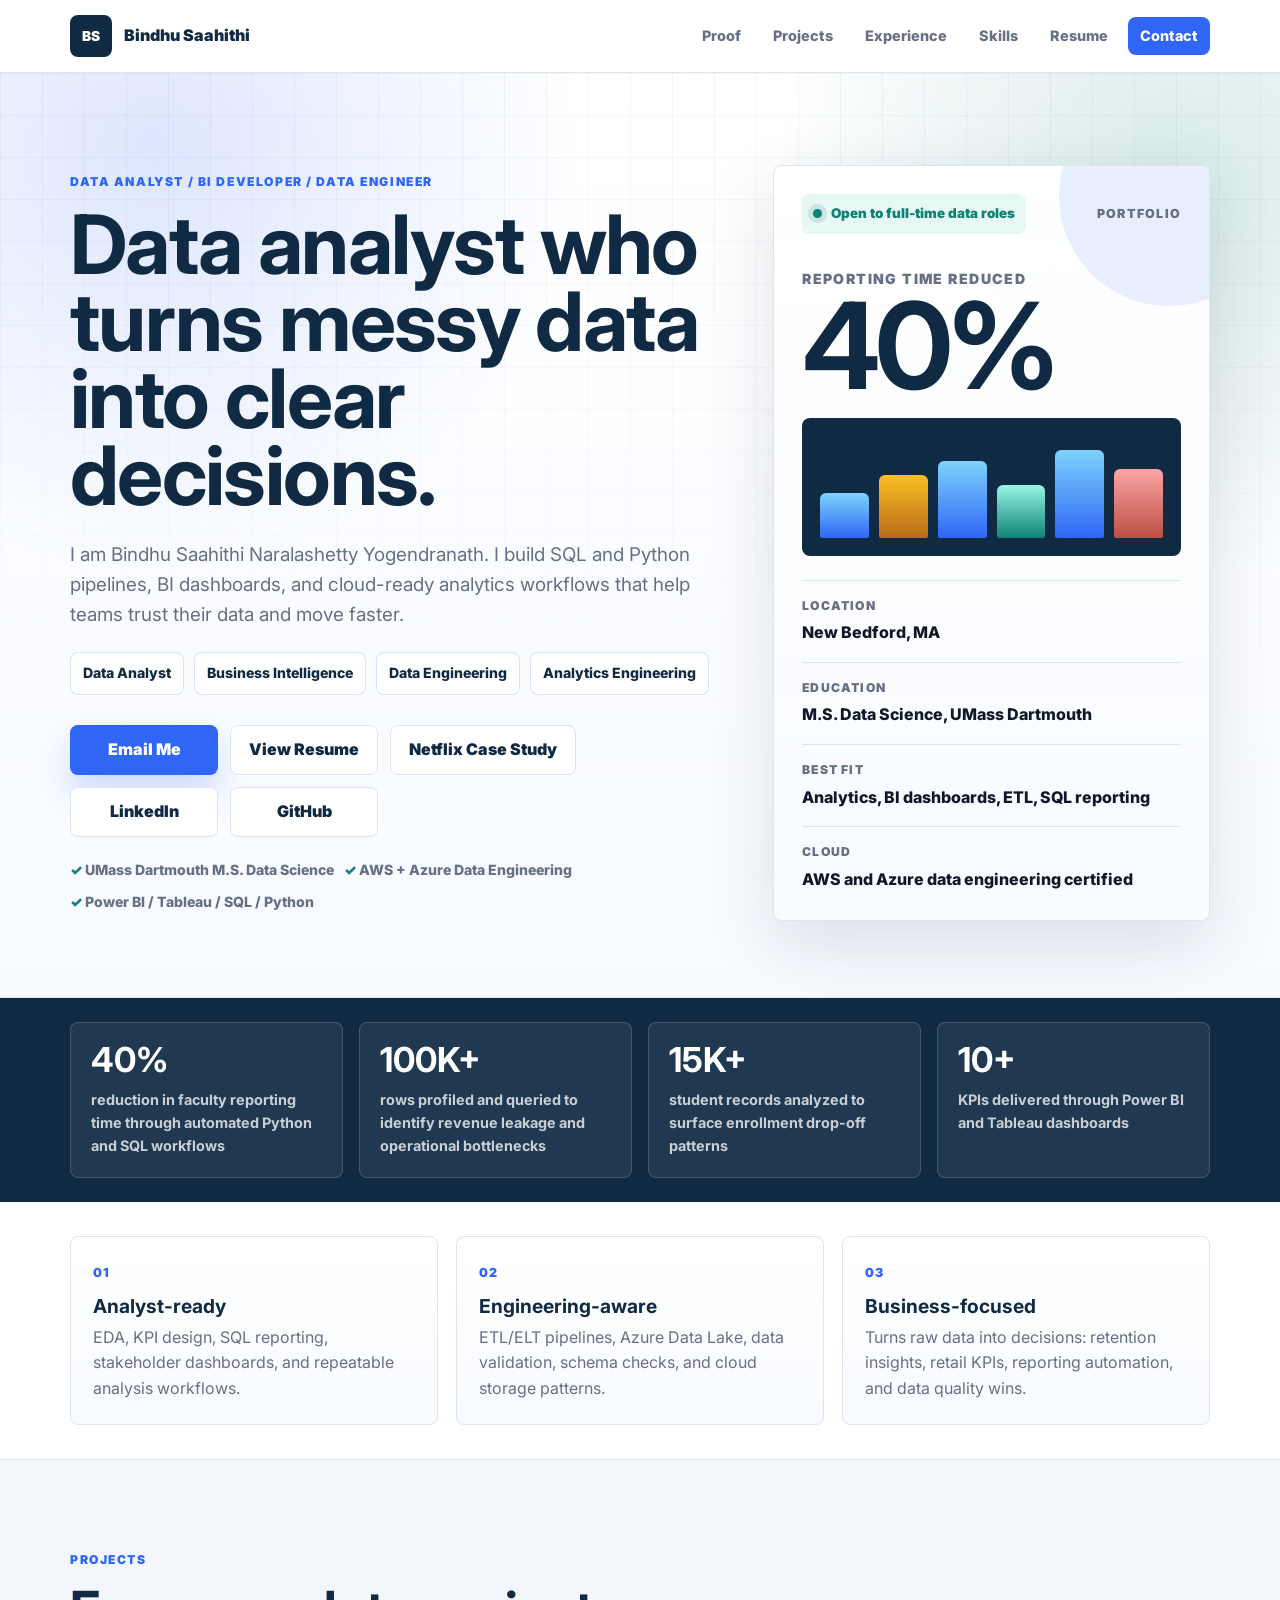
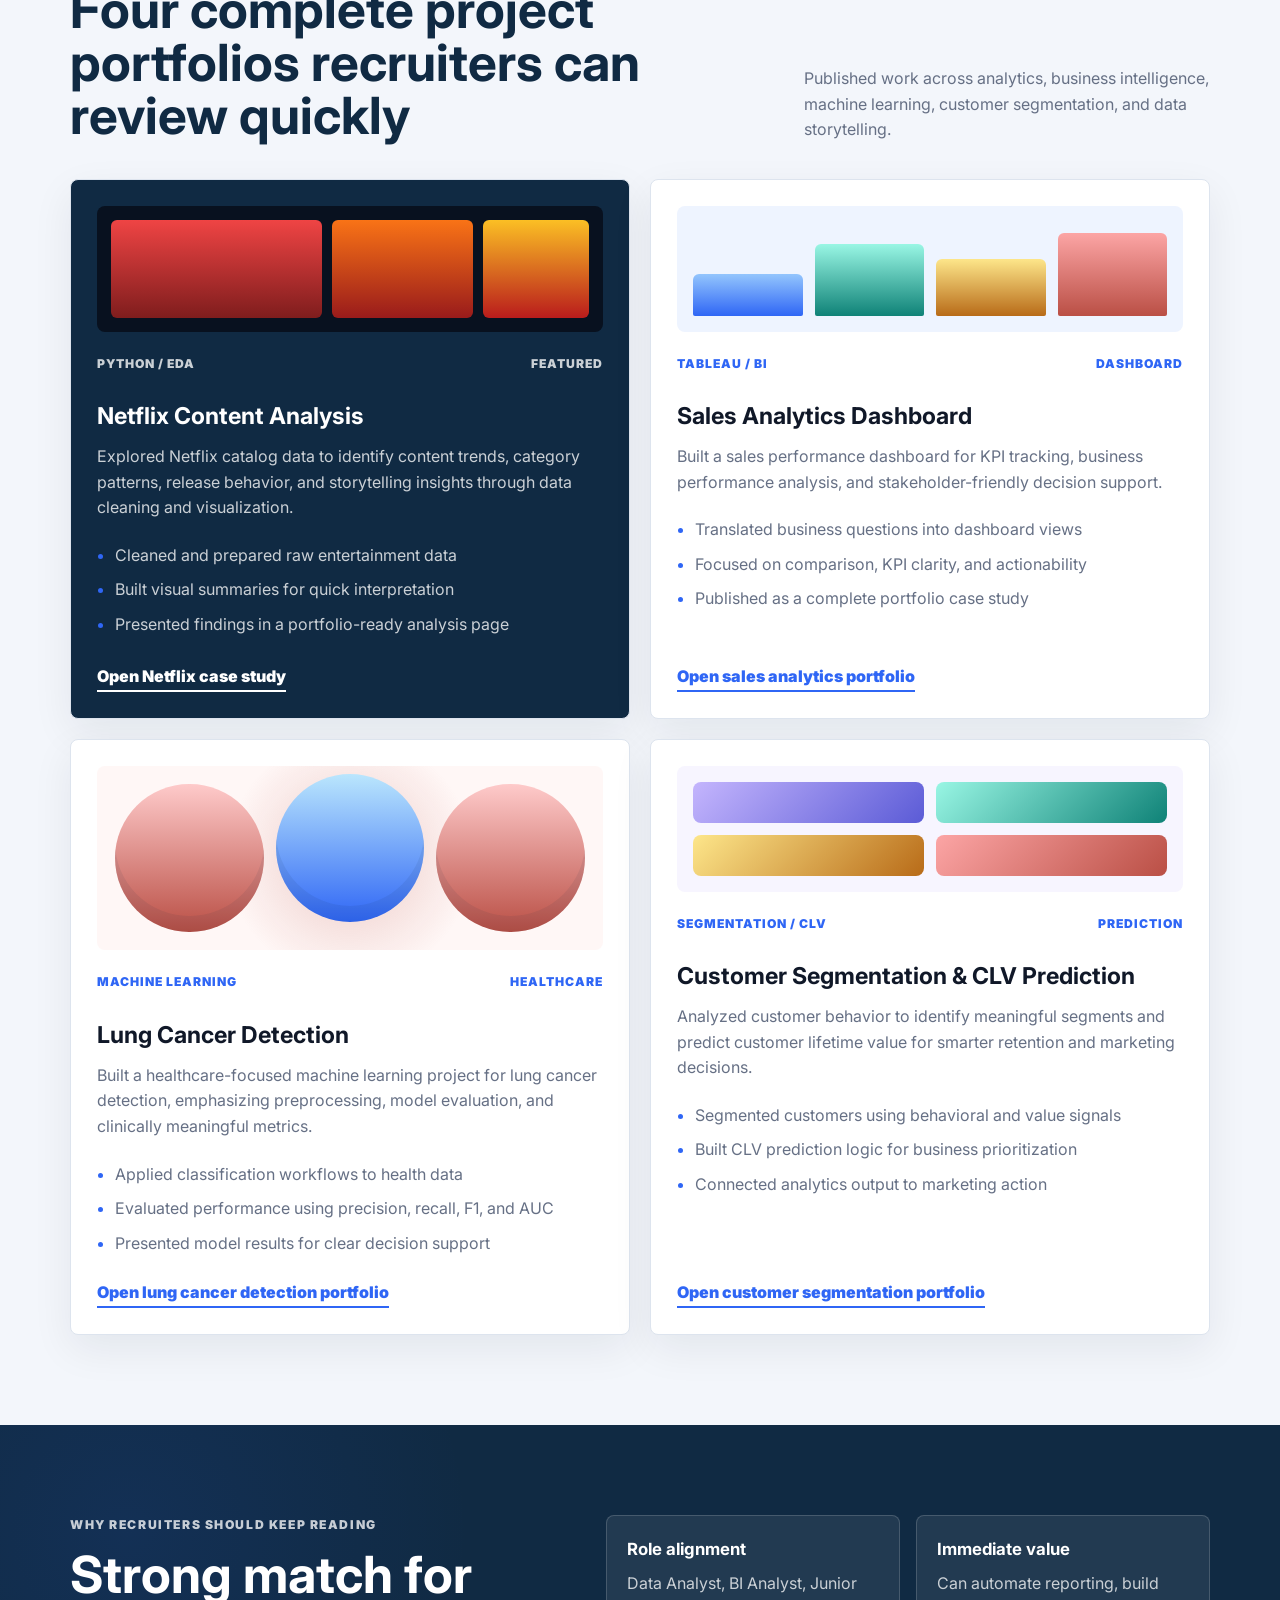
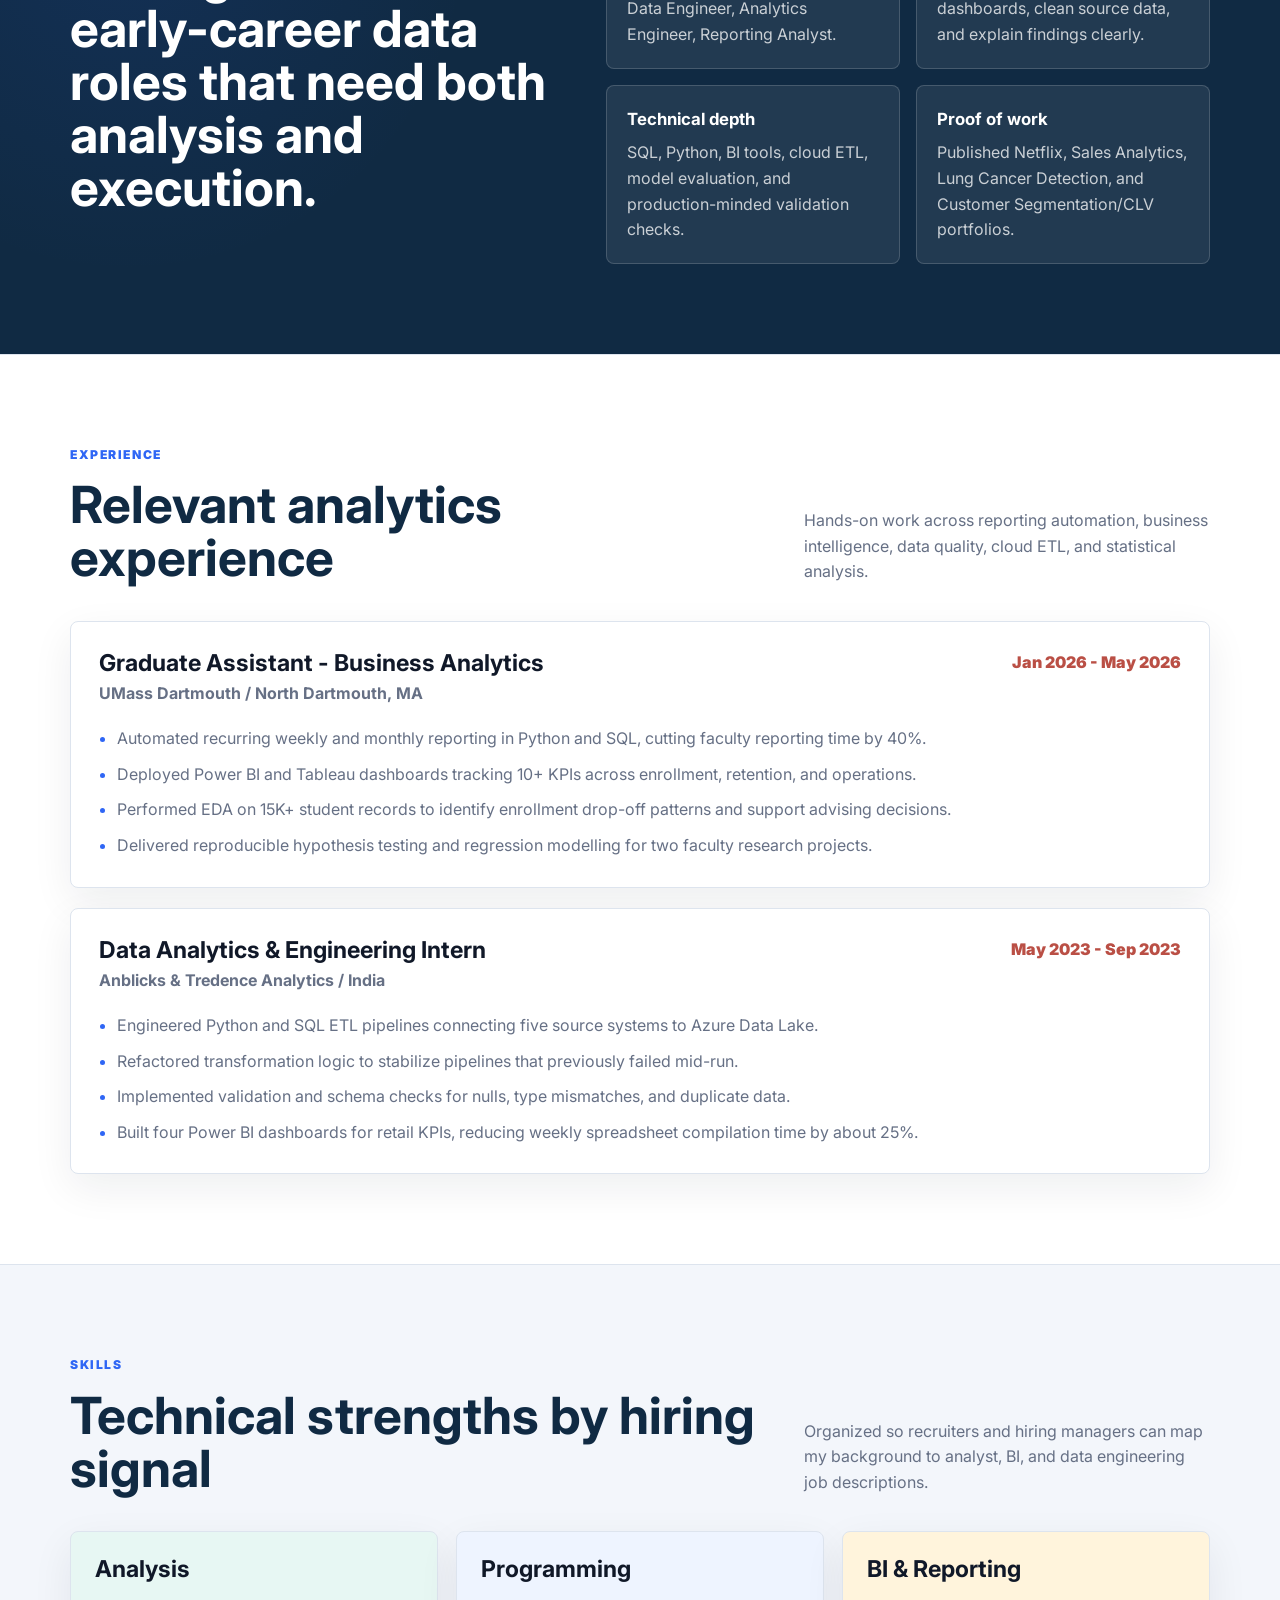
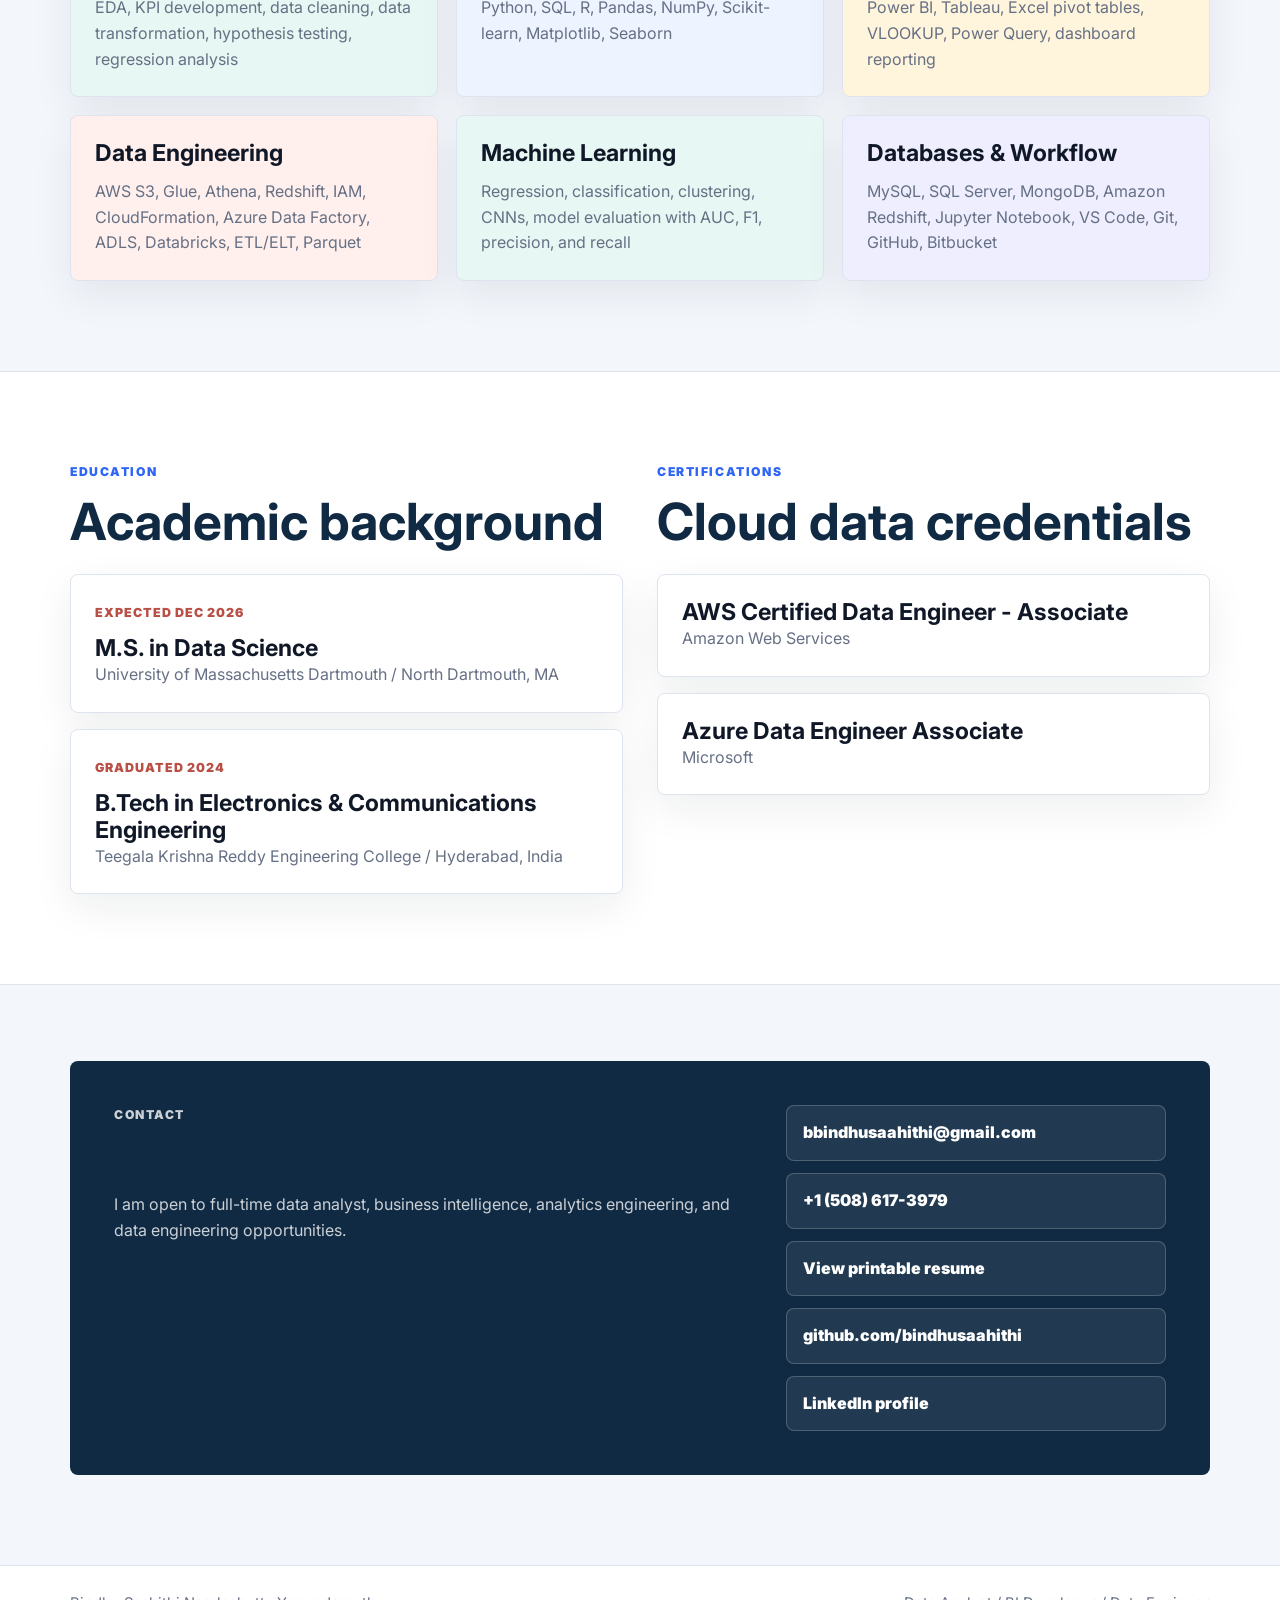
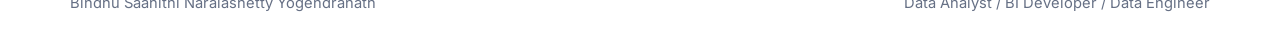
==== commit 9b2289e4: "Add complete project portfolio links" ====
--- a/index.html
+++ b/index.html
@@ -54,6 +54,7 @@
             <a class="btn primary" href="mailto:bbindhusaahithi@gmail.com">Email Me</a>
             <a class="btn secondary" href="resume.html">View Resume</a>
             <a class="btn secondary" href="https://bindhusaahithi.github.io/Netflix-Analysis/" target="_blank" rel="noreferrer">Netflix Case Study</a>
+            <a class="btn secondary" href="https://www.linkedin.com/in/bindhu-saahithi-naralashetty-yogendranath/" target="_blank" rel="noreferrer">LinkedIn</a>
             <a class="btn secondary" href="https://github.com/bindhusaahithi" target="_blank" rel="noreferrer">GitHub</a>
           </div>
 
@@ -155,11 +156,11 @@
         <div class="section-heading split">
           <div>
             <p class="eyebrow">Projects</p>
-            <h2>Case studies recruiters can review quickly</h2>
+            <h2>Four complete project portfolios recruiters can review quickly</h2>
           </div>
           <p>
-            Focused examples of analysis, dashboarding, and data engineering work with clear tools,
-            outcomes, and links.
+            Published work across analytics, business intelligence, machine learning, customer
+            segmentation, and data storytelling.
           </p>
         </div>
 
@@ -206,32 +207,56 @@
             <ul class="mini-list">
               <li>Translated business questions into dashboard views</li>
               <li>Focused on comparison, KPI clarity, and actionability</li>
-              <li>Organized the project for review on GitHub</li>
-            </ul>
-            <a class="text-link" href="https://github.com/bindhusaahithi/Sales-Analytics" target="_blank" rel="noreferrer">View repository</a>
+              <li>Published as a complete portfolio case study</li>
+            </ul>
+            <a class="text-link" href="https://bindhusaahithi.github.io/Sales-Analytics/" target="_blank" rel="noreferrer">Open sales analytics portfolio</a>
           </article>
 
           <article class="project-card">
-            <div class="project-visual pipeline-preview" aria-hidden="true">
-              <span>Source</span>
-              <span>Validate</span>
-              <span>Lake</span>
+            <div class="project-visual lung-preview" aria-hidden="true">
+              <span></span>
+              <span></span>
+              <span></span>
             </div>
             <div class="project-kicker">
-              <span>Azure / ETL</span>
-              <span>Internship</span>
-            </div>
-            <h3>Retail Pipeline Quality</h3>
+              <span>Machine Learning</span>
+              <span>Healthcare</span>
+            </div>
+            <h3>Lung Cancer Detection</h3>
             <p>
-              Improved Azure Data Lake pipelines by adding validation checks, refactoring transformation
-              logic, and reducing failures before downstream reporting.
+              Built a healthcare-focused machine learning project for lung cancer detection,
+              emphasizing preprocessing, model evaluation, and clinically meaningful metrics.
             </p>
             <ul class="mini-list">
-              <li>Connected five source systems to Azure Data Lake</li>
-              <li>Caught nulls, type mismatches, and duplicates early</li>
-              <li>Reduced analyst time spent on troubleshooting</li>
-            </ul>
-            <a class="text-link" href="#experience">Read experience details</a>
+              <li>Applied classification workflows to health data</li>
+              <li>Evaluated performance using precision, recall, F1, and AUC</li>
+              <li>Presented model results for clear decision support</li>
+            </ul>
+            <a class="text-link" href="https://bindhusaahithi.github.io/Lung-cancer-detection/" target="_blank" rel="noreferrer">Open lung cancer detection portfolio</a>
+          </article>
+
+          <article class="project-card">
+            <div class="project-visual customer-preview" aria-hidden="true">
+              <span></span>
+              <span></span>
+              <span></span>
+              <span></span>
+            </div>
+            <div class="project-kicker">
+              <span>Segmentation / CLV</span>
+              <span>Prediction</span>
+            </div>
+            <h3>Customer Segmentation & CLV Prediction</h3>
+            <p>
+              Analyzed customer behavior to identify meaningful segments and predict customer
+              lifetime value for smarter retention and marketing decisions.
+            </p>
+            <ul class="mini-list">
+              <li>Segmented customers using behavioral and value signals</li>
+              <li>Built CLV prediction logic for business prioritization</li>
+              <li>Connected analytics output to marketing action</li>
+            </ul>
+            <a class="text-link" href="https://bindhusaahithi.github.io/Customer-Segmentation-Customer-Lifetime-Value-Prediction/" target="_blank" rel="noreferrer">Open customer segmentation portfolio</a>
           </article>
         </div>
       </div>
@@ -258,7 +283,7 @@
           </article>
           <article>
             <strong>Proof of work</strong>
-            <p>Published Netflix case study, sales analytics repository, and measurable internship outcomes.</p>
+            <p>Published Netflix, Sales Analytics, Lung Cancer Detection, and Customer Segmentation/CLV portfolios.</p>
           </article>
         </div>
       </div>
@@ -406,7 +431,7 @@
           <a href="tel:+15086173979">+1 (508) 617-3979</a>
           <a href="resume.html">View printable resume</a>
           <a href="https://github.com/bindhusaahithi" target="_blank" rel="noreferrer">github.com/bindhusaahithi</a>
-          <a href="https://www.linkedin.com/in/bindhusaahithi/" target="_blank" rel="noreferrer">LinkedIn profile</a>
+          <a href="https://www.linkedin.com/in/bindhu-saahithi-naralashetty-yogendranath/" target="_blank" rel="noreferrer">LinkedIn profile</a>
         </div>
       </div>
     </section>
--- a/style.css
+++ b/style.css
@@ -492,7 +492,7 @@
 
 .project-grid {
   display: grid;
-  grid-template-columns: repeat(3, minmax(0, 1fr));
+  grid-template-columns: repeat(2, minmax(0, 1fr));
   gap: 20px;
 }
 
@@ -587,6 +587,52 @@
   color: var(--navy);
   font-size: 0.82rem;
   font-weight: 900;
+}
+
+.lung-preview {
+  grid-template-columns: repeat(3, 1fr);
+  align-items: center;
+  gap: 12px;
+  background:
+    radial-gradient(circle at center, rgba(186, 79, 69, 0.28), transparent 46%),
+    #fff7f6;
+  padding: 18px;
+}
+
+.lung-preview span {
+  aspect-ratio: 1;
+  border-radius: 50%;
+  background: linear-gradient(180deg, #fecaca, var(--rose));
+  box-shadow: inset 0 -16px 0 rgba(16, 42, 67, 0.08);
+}
+
+.lung-preview span:nth-child(2) {
+  background: linear-gradient(180deg, #bae6fd, var(--blue));
+  transform: translateY(-10px);
+}
+
+.customer-preview {
+  grid-template-columns: repeat(2, 1fr);
+  gap: 12px;
+  background: #f7f5ff;
+  padding: 16px;
+}
+
+.customer-preview span {
+  border-radius: 8px;
+  background: linear-gradient(135deg, #c4b5fd, var(--violet));
+}
+
+.customer-preview span:nth-child(2) {
+  background: linear-gradient(135deg, #99f6e4, var(--teal));
+}
+
+.customer-preview span:nth-child(3) {
+  background: linear-gradient(135deg, #fde68a, var(--amber));
+}
+
+.customer-preview span:nth-child(4) {
+  background: linear-gradient(135deg, #fca5a5, var(--rose));
 }
 
 .project-card.featured {
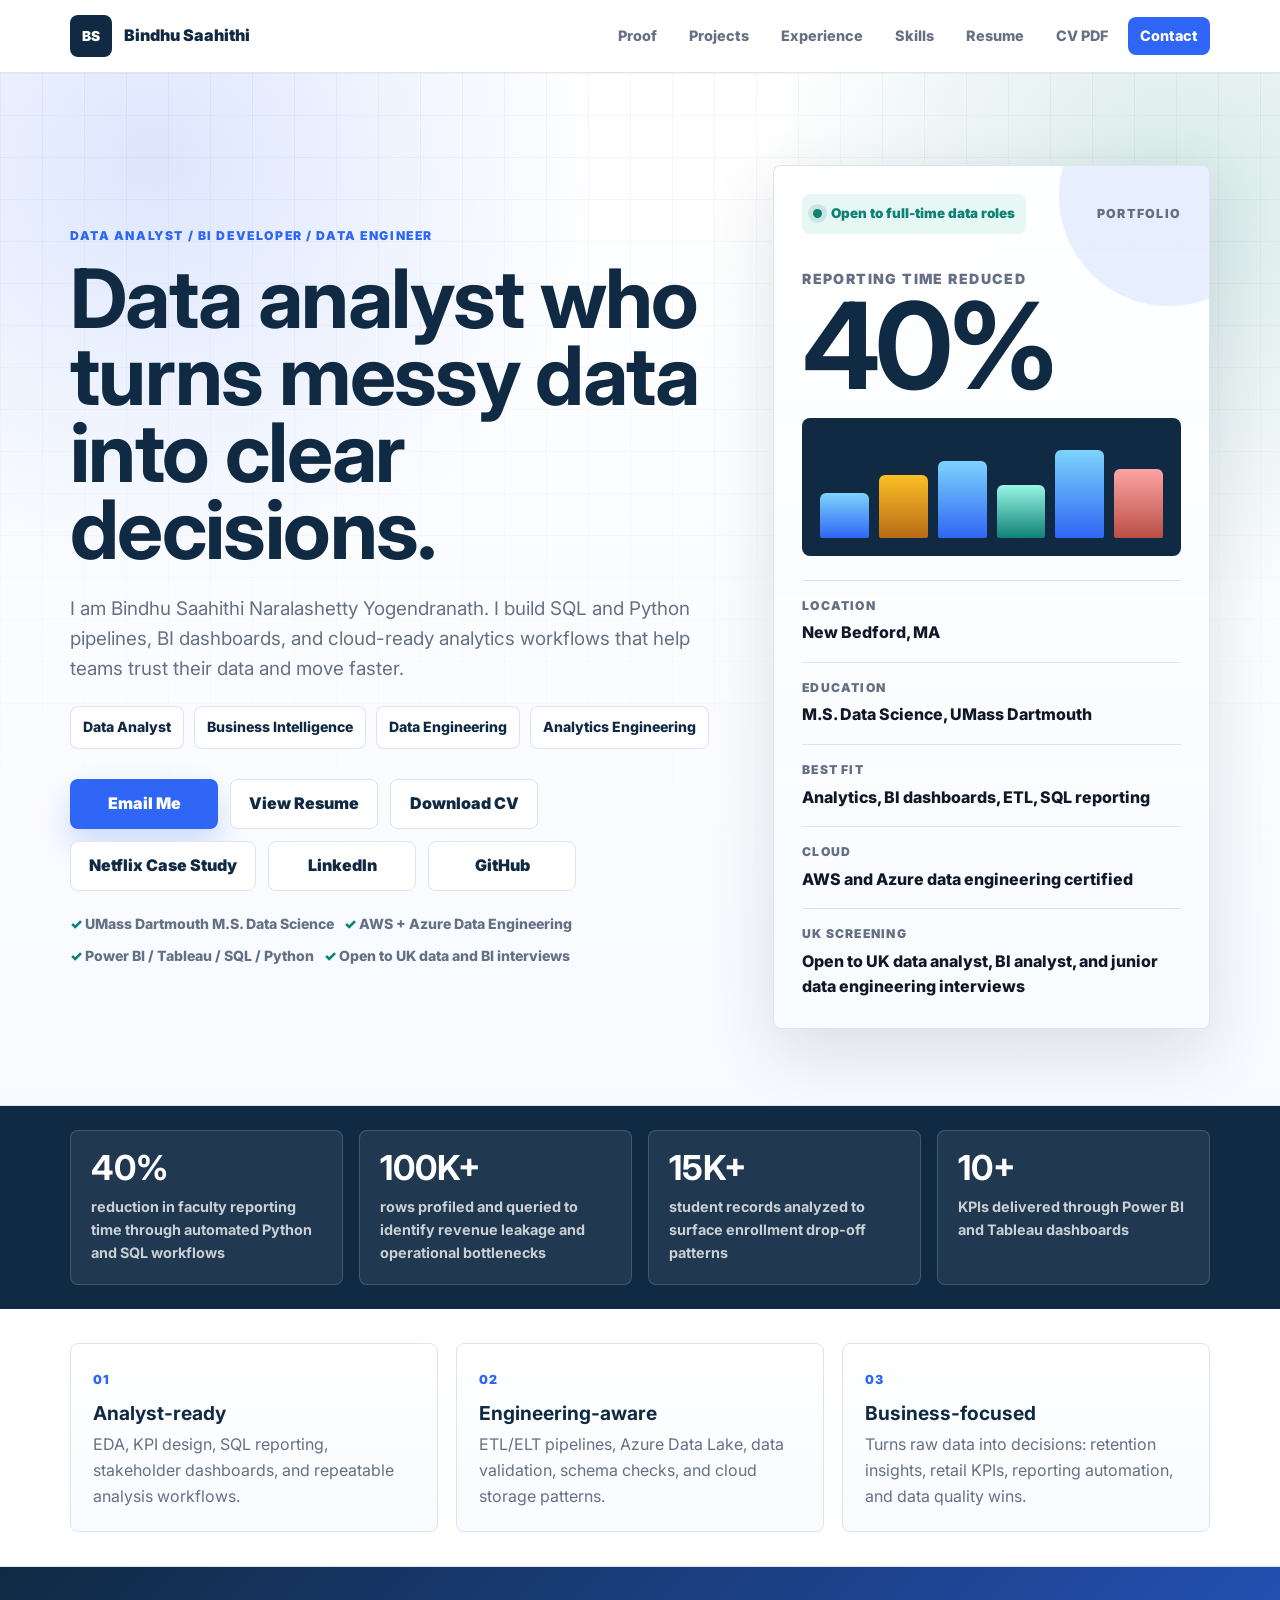
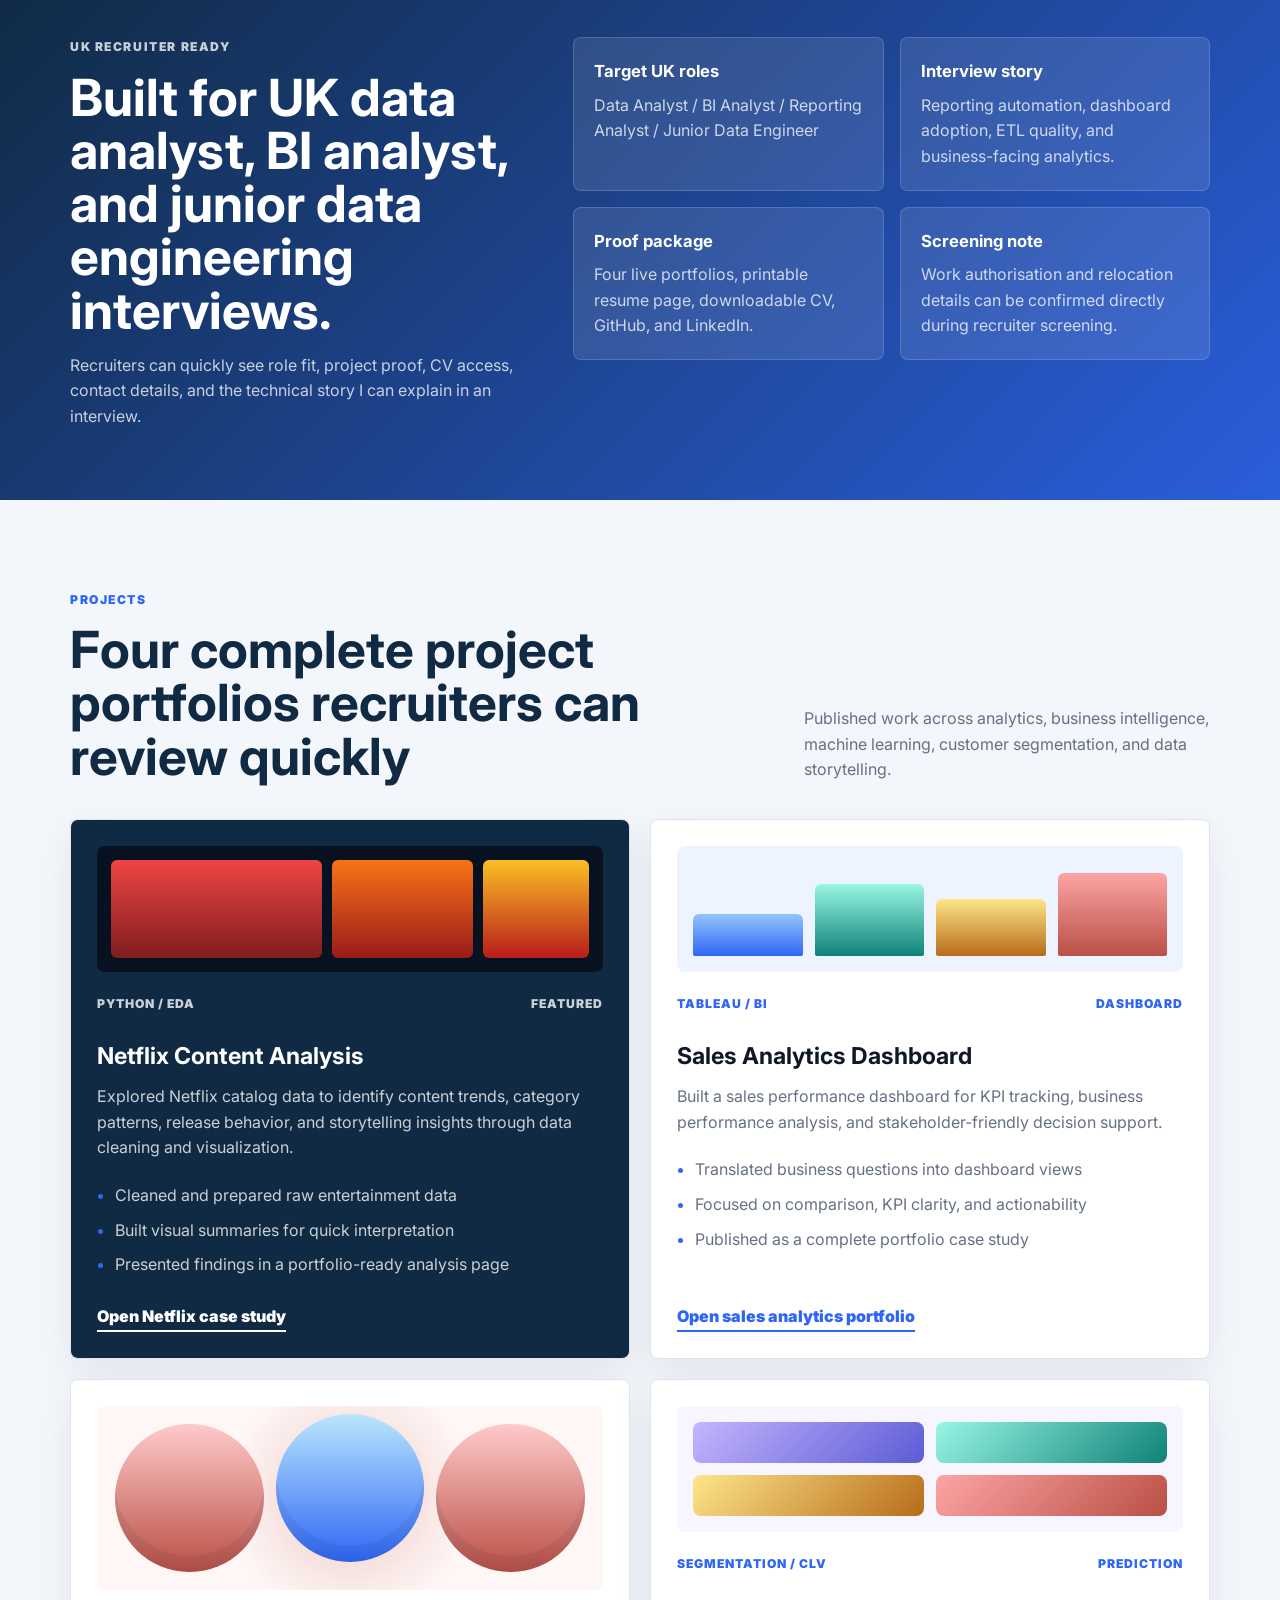
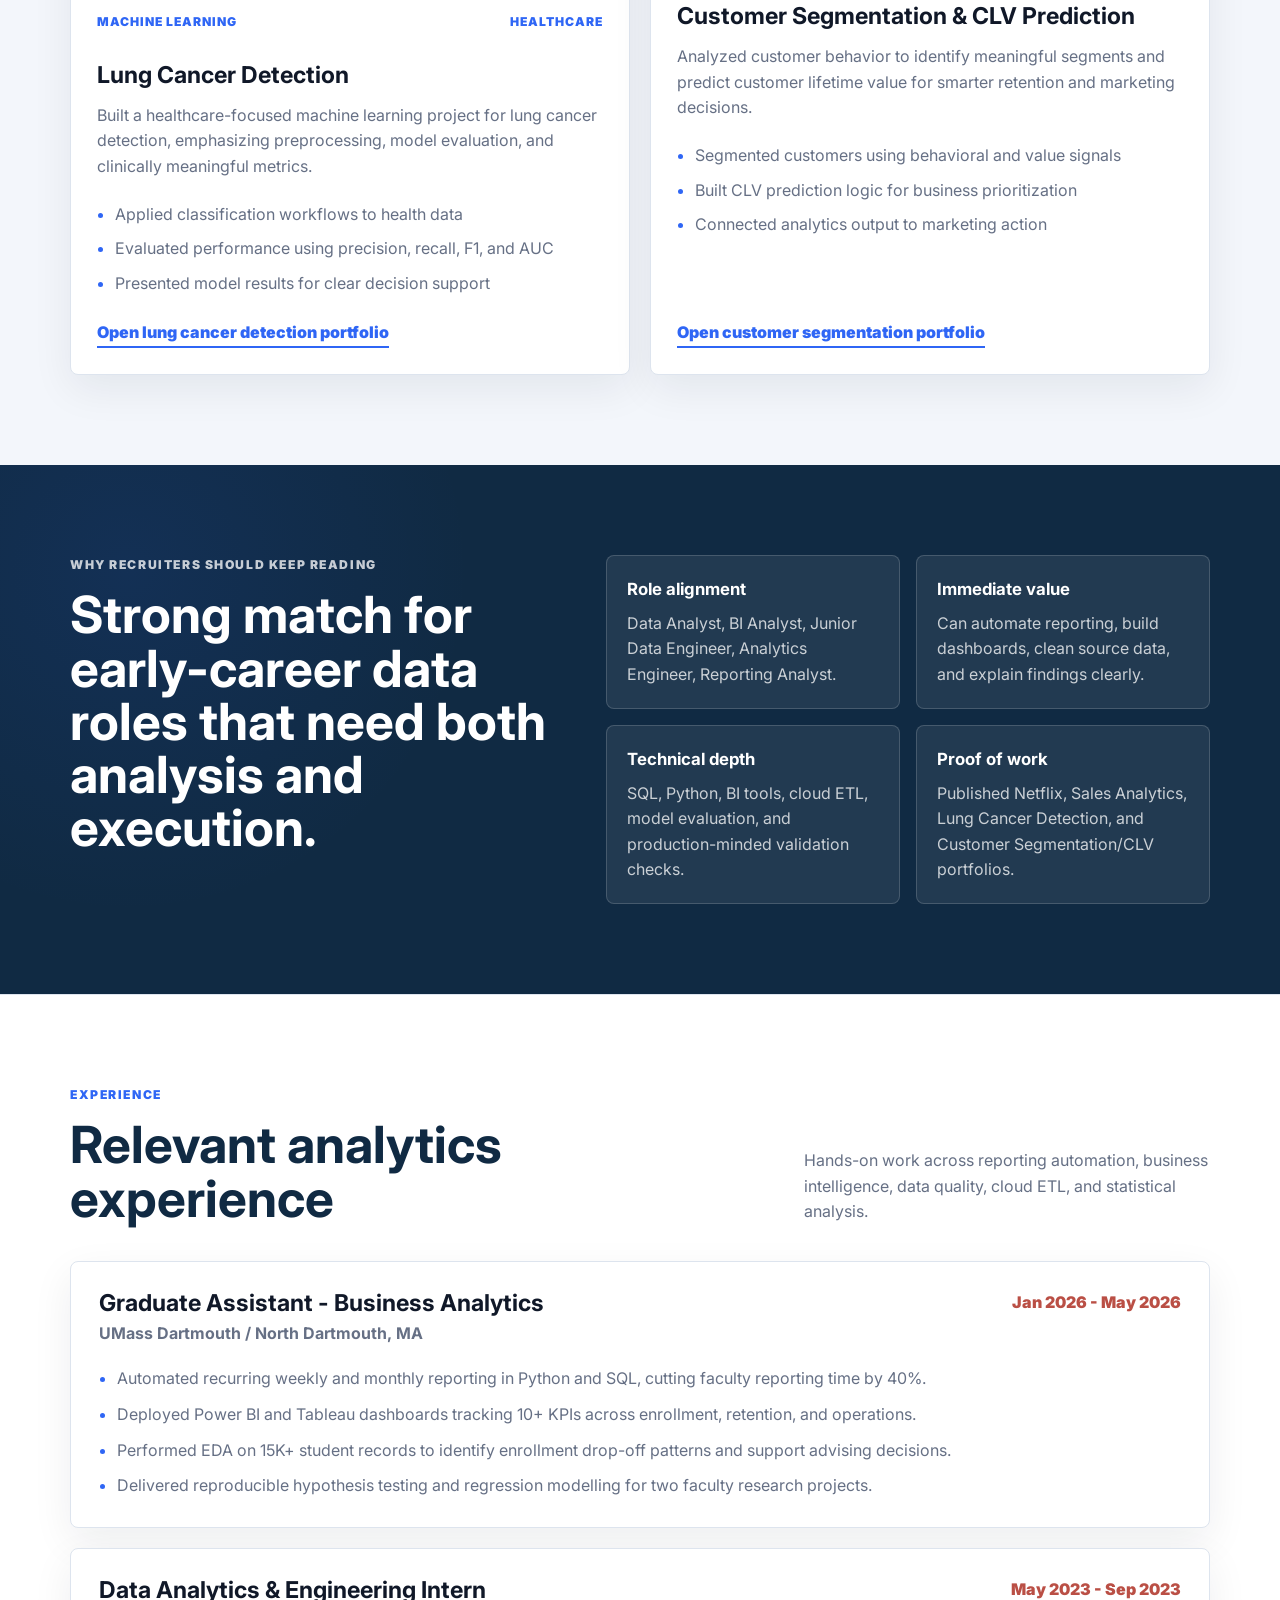
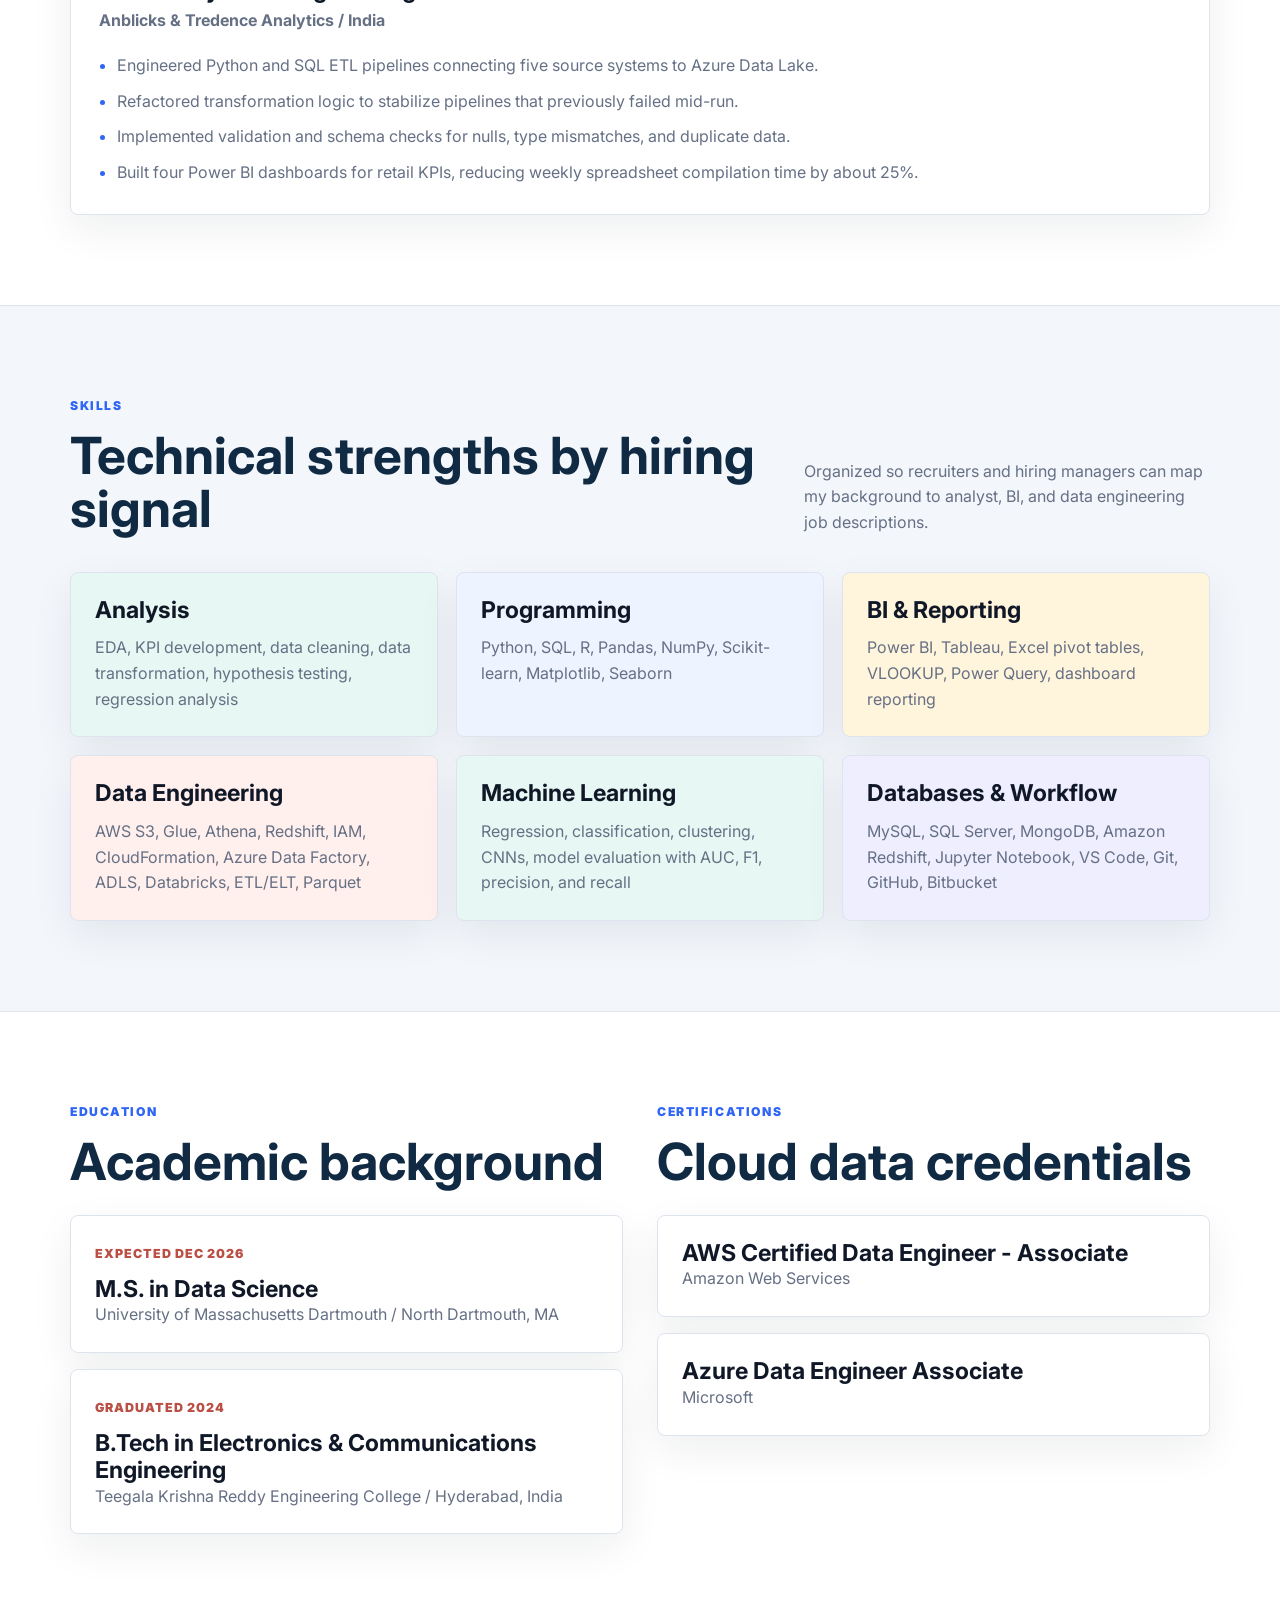
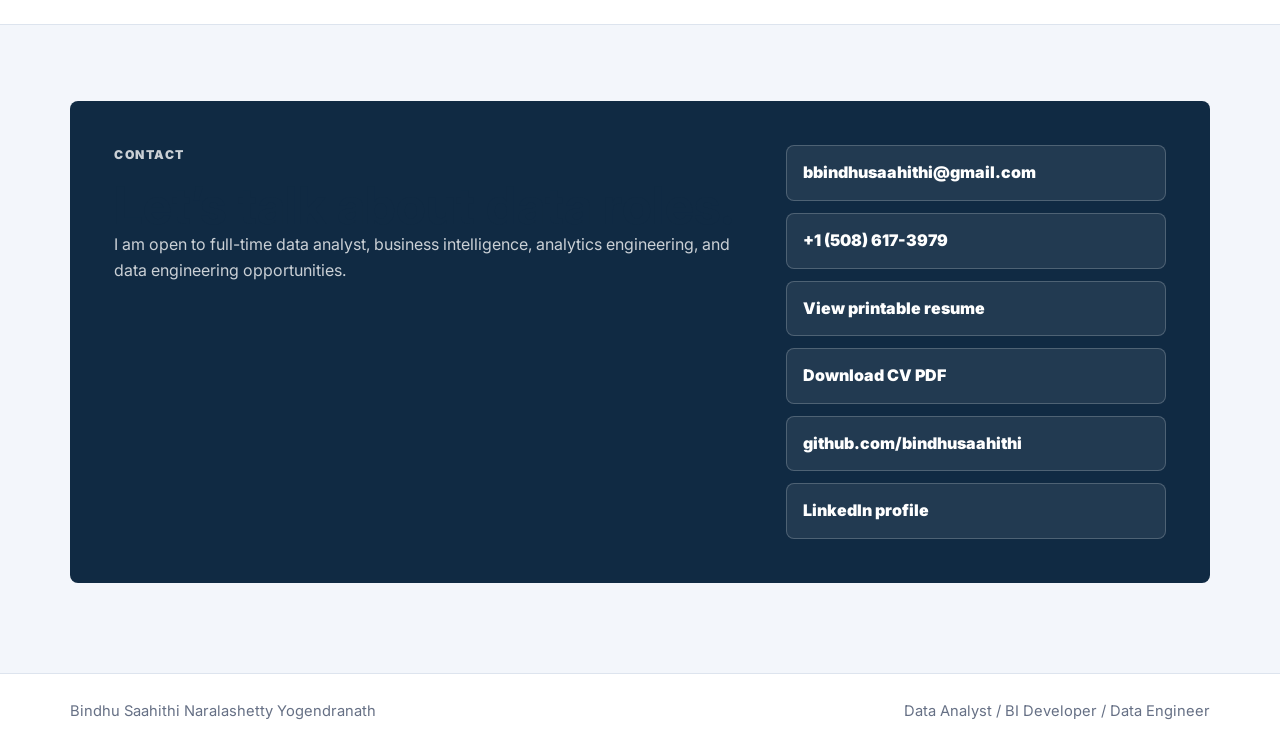
==== commit c24fd54e: "Make portfolio UK recruiter ready" ====
--- a/index.html
+++ b/index.html
@@ -26,6 +26,7 @@
         <li><a href="#experience">Experience</a></li>
         <li><a href="#skills">Skills</a></li>
         <li><a href="resume.html">Resume</a></li>
+        <li><a href="Bindhu_Saahithi_CV.pdf" download>CV PDF</a></li>
         <li><a class="nav-cta" href="#contact">Contact</a></li>
       </ul>
     </nav>
@@ -53,6 +54,7 @@
           <div class="hero-actions" aria-label="Primary links">
             <a class="btn primary" href="mailto:bbindhusaahithi@gmail.com">Email Me</a>
             <a class="btn secondary" href="resume.html">View Resume</a>
+            <a class="btn secondary" href="Bindhu_Saahithi_CV.pdf" download>Download CV</a>
             <a class="btn secondary" href="https://bindhusaahithi.github.io/Netflix-Analysis/" target="_blank" rel="noreferrer">Netflix Case Study</a>
             <a class="btn secondary" href="https://www.linkedin.com/in/bindhu-saahithi-naralashetty-yogendranath/" target="_blank" rel="noreferrer">LinkedIn</a>
             <a class="btn secondary" href="https://github.com/bindhusaahithi" target="_blank" rel="noreferrer">GitHub</a>
@@ -62,6 +64,7 @@
             <span>UMass Dartmouth M.S. Data Science</span>
             <span>AWS + Azure Data Engineering</span>
             <span>Power BI / Tableau / SQL / Python</span>
+            <span>Open to UK data and BI interviews</span>
           </div>
         </div>
 
@@ -105,6 +108,10 @@
               <dt>Cloud</dt>
               <dd>AWS and Azure data engineering certified</dd>
             </div>
+            <div>
+              <dt>UK screening</dt>
+              <dd>Open to UK data analyst, BI analyst, and junior data engineering interviews</dd>
+            </div>
           </dl>
         </aside>
       </div>
@@ -148,6 +155,37 @@
           <h2>Business-focused</h2>
           <p>Turns raw data into decisions: retention insights, retail KPIs, reporting automation, and data quality wins.</p>
         </article>
+      </div>
+    </section>
+
+    <section class="uk-section" aria-label="UK recruiter readiness">
+      <div class="container uk-grid">
+        <div>
+          <p class="eyebrow">UK Recruiter Ready</p>
+          <h2>Built for UK data analyst, BI analyst, and junior data engineering interviews.</h2>
+          <p>
+            Recruiters can quickly see role fit, project proof, CV access, contact details,
+            and the technical story I can explain in an interview.
+          </p>
+        </div>
+        <div class="uk-card-grid">
+          <article>
+            <strong>Target UK roles</strong>
+            <span>Data Analyst / BI Analyst / Reporting Analyst / Junior Data Engineer</span>
+          </article>
+          <article>
+            <strong>Interview story</strong>
+            <span>Reporting automation, dashboard adoption, ETL quality, and business-facing analytics.</span>
+          </article>
+          <article>
+            <strong>Proof package</strong>
+            <span>Four live portfolios, printable resume page, downloadable CV, GitHub, and LinkedIn.</span>
+          </article>
+          <article>
+            <strong>Screening note</strong>
+            <span>Work authorisation and relocation details can be confirmed directly during recruiter screening.</span>
+          </article>
+        </div>
       </div>
     </section>
 
@@ -430,6 +468,7 @@
           <a href="mailto:bbindhusaahithi@gmail.com">bbindhusaahithi@gmail.com</a>
           <a href="tel:+15086173979">+1 (508) 617-3979</a>
           <a href="resume.html">View printable resume</a>
+          <a href="Bindhu_Saahithi_CV.pdf" download>Download CV PDF</a>
           <a href="https://github.com/bindhusaahithi" target="_blank" rel="noreferrer">github.com/bindhusaahithi</a>
           <a href="https://www.linkedin.com/in/bindhu-saahithi-naralashetty-yogendranath/" target="_blank" rel="noreferrer">LinkedIn profile</a>
         </div>
--- a/style.css
+++ b/style.css
@@ -457,6 +457,56 @@
   color: var(--muted);
 }
 
+.uk-section {
+  background:
+    linear-gradient(135deg, rgba(16, 42, 67, 0.96), rgba(47, 102, 245, 0.86)),
+    var(--navy);
+  color: #ffffff;
+  padding: 70px 0;
+}
+
+.uk-grid {
+  display: grid;
+  grid-template-columns: minmax(0, 0.84fr) minmax(360px, 1.16fr);
+  gap: 42px;
+  align-items: start;
+}
+
+.uk-grid .eyebrow,
+.uk-grid p {
+  color: rgba(255, 255, 255, 0.76);
+}
+
+.uk-grid h2 {
+  font-size: clamp(2rem, 4vw, 3.5rem);
+  line-height: 1.04;
+  margin-bottom: 16px;
+}
+
+.uk-card-grid {
+  display: grid;
+  grid-template-columns: repeat(2, minmax(0, 1fr));
+  gap: 16px;
+}
+
+.uk-card-grid article {
+  border: 1px solid rgba(255, 255, 255, 0.16);
+  border-radius: 8px;
+  background: rgba(255, 255, 255, 0.1);
+  padding: 20px;
+}
+
+.uk-card-grid strong {
+  display: block;
+  font-size: 1.04rem;
+  margin-bottom: 8px;
+}
+
+.uk-card-grid span {
+  color: rgba(255, 255, 255, 0.76);
+  display: block;
+}
+
 .section-pad {
   padding: 90px 0;
 }
@@ -1035,6 +1085,7 @@
   .section-heading.split,
   .credential-grid,
   .recruiter-grid,
+  .uk-grid,
   .contact-panel {
     grid-template-columns: 1fr;
   }
@@ -1042,6 +1093,7 @@
   .project-grid,
   .skills-grid,
   .fit-grid,
+  .uk-card-grid,
   .proof-grid {
     grid-template-columns: repeat(2, minmax(0, 1fr));
   }
@@ -1091,6 +1143,7 @@
   .skills-grid,
   .fit-grid,
   .checklist,
+  .uk-card-grid,
   .resume-header,
   .resume-skill-grid,
   .resume-two-col,
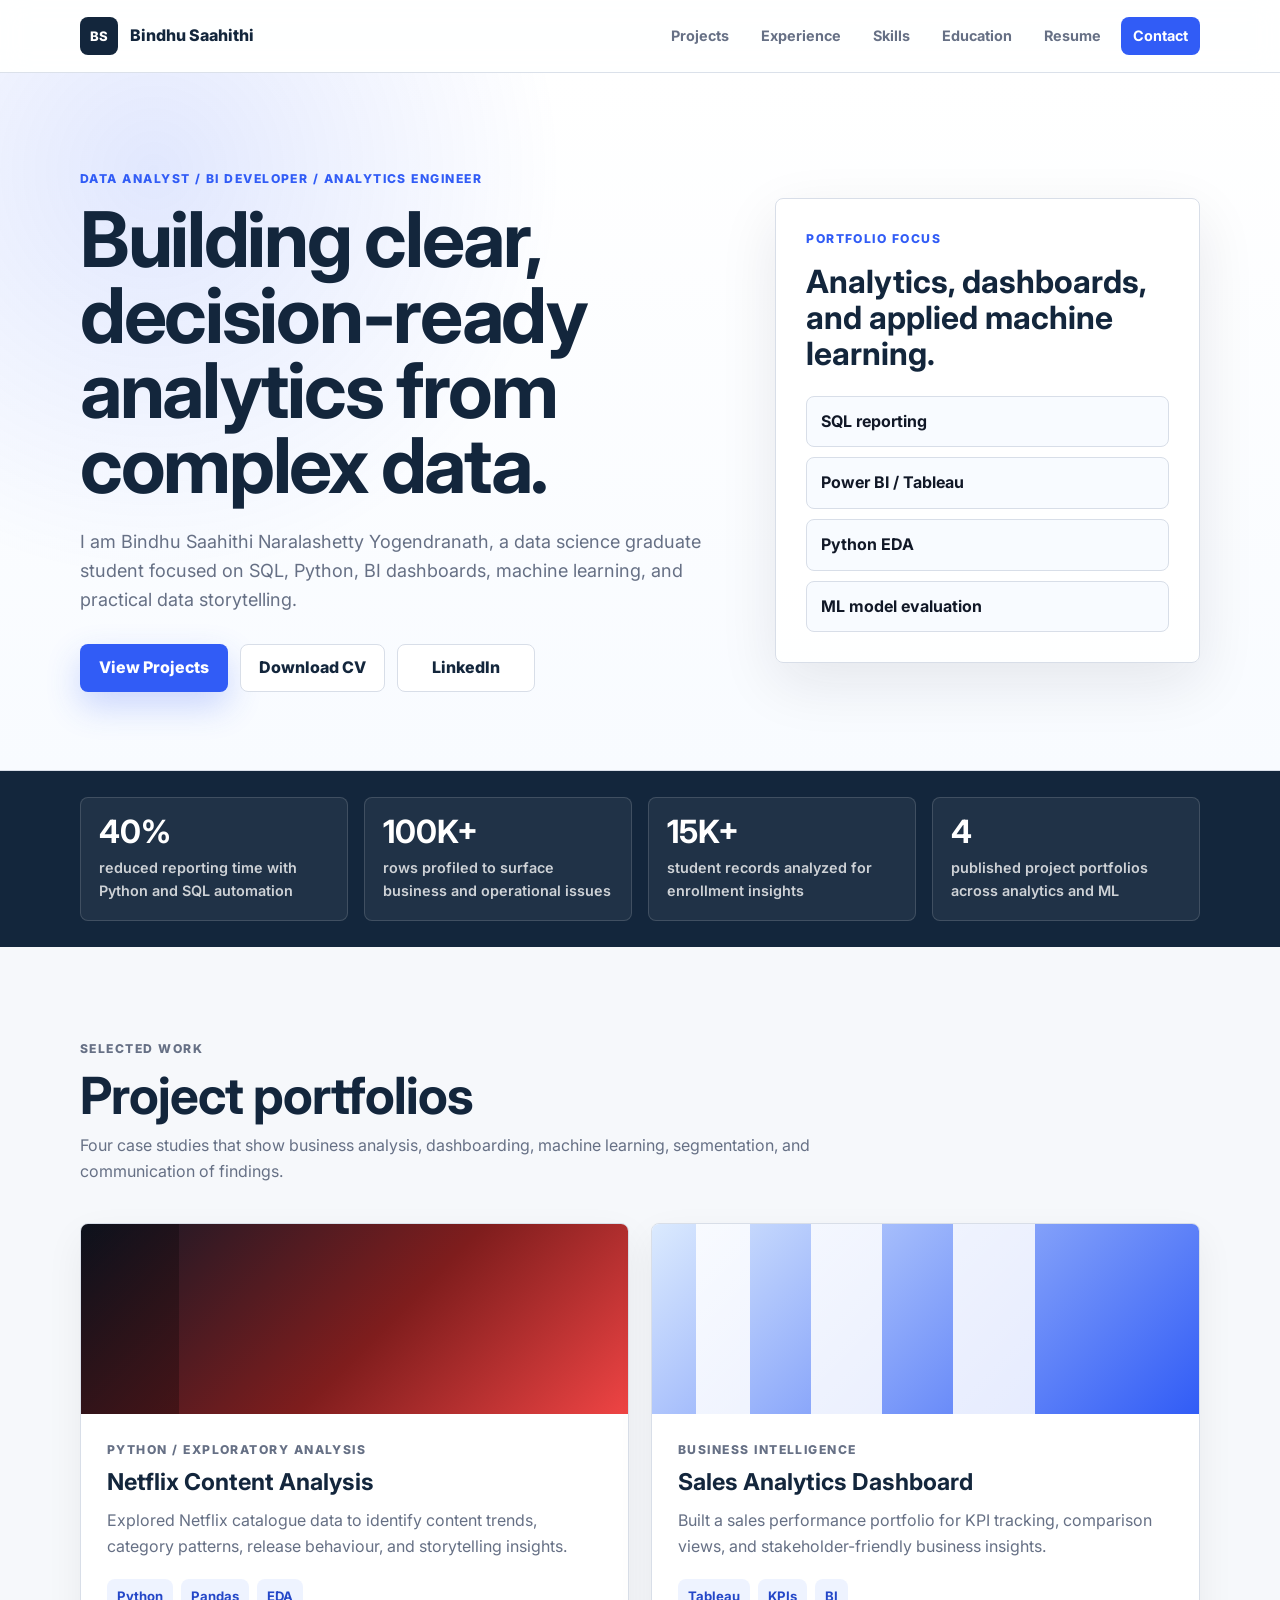
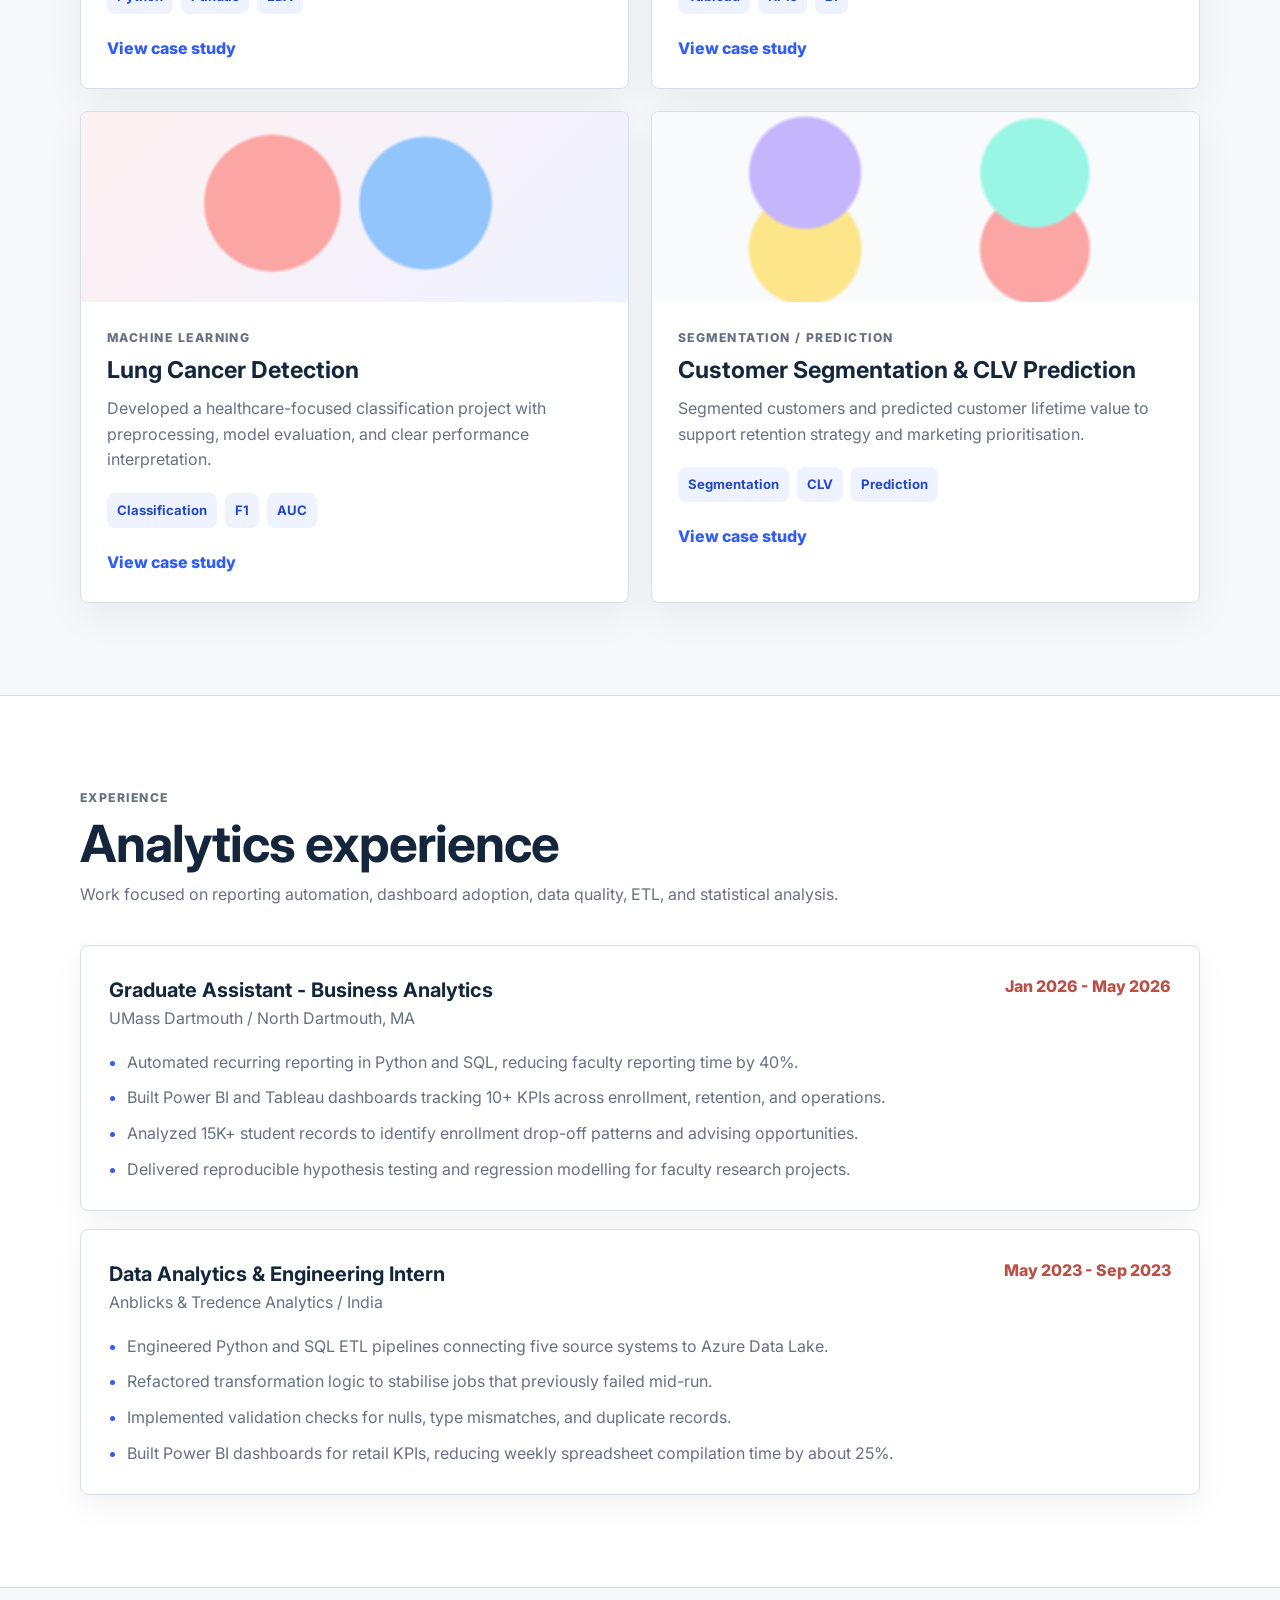
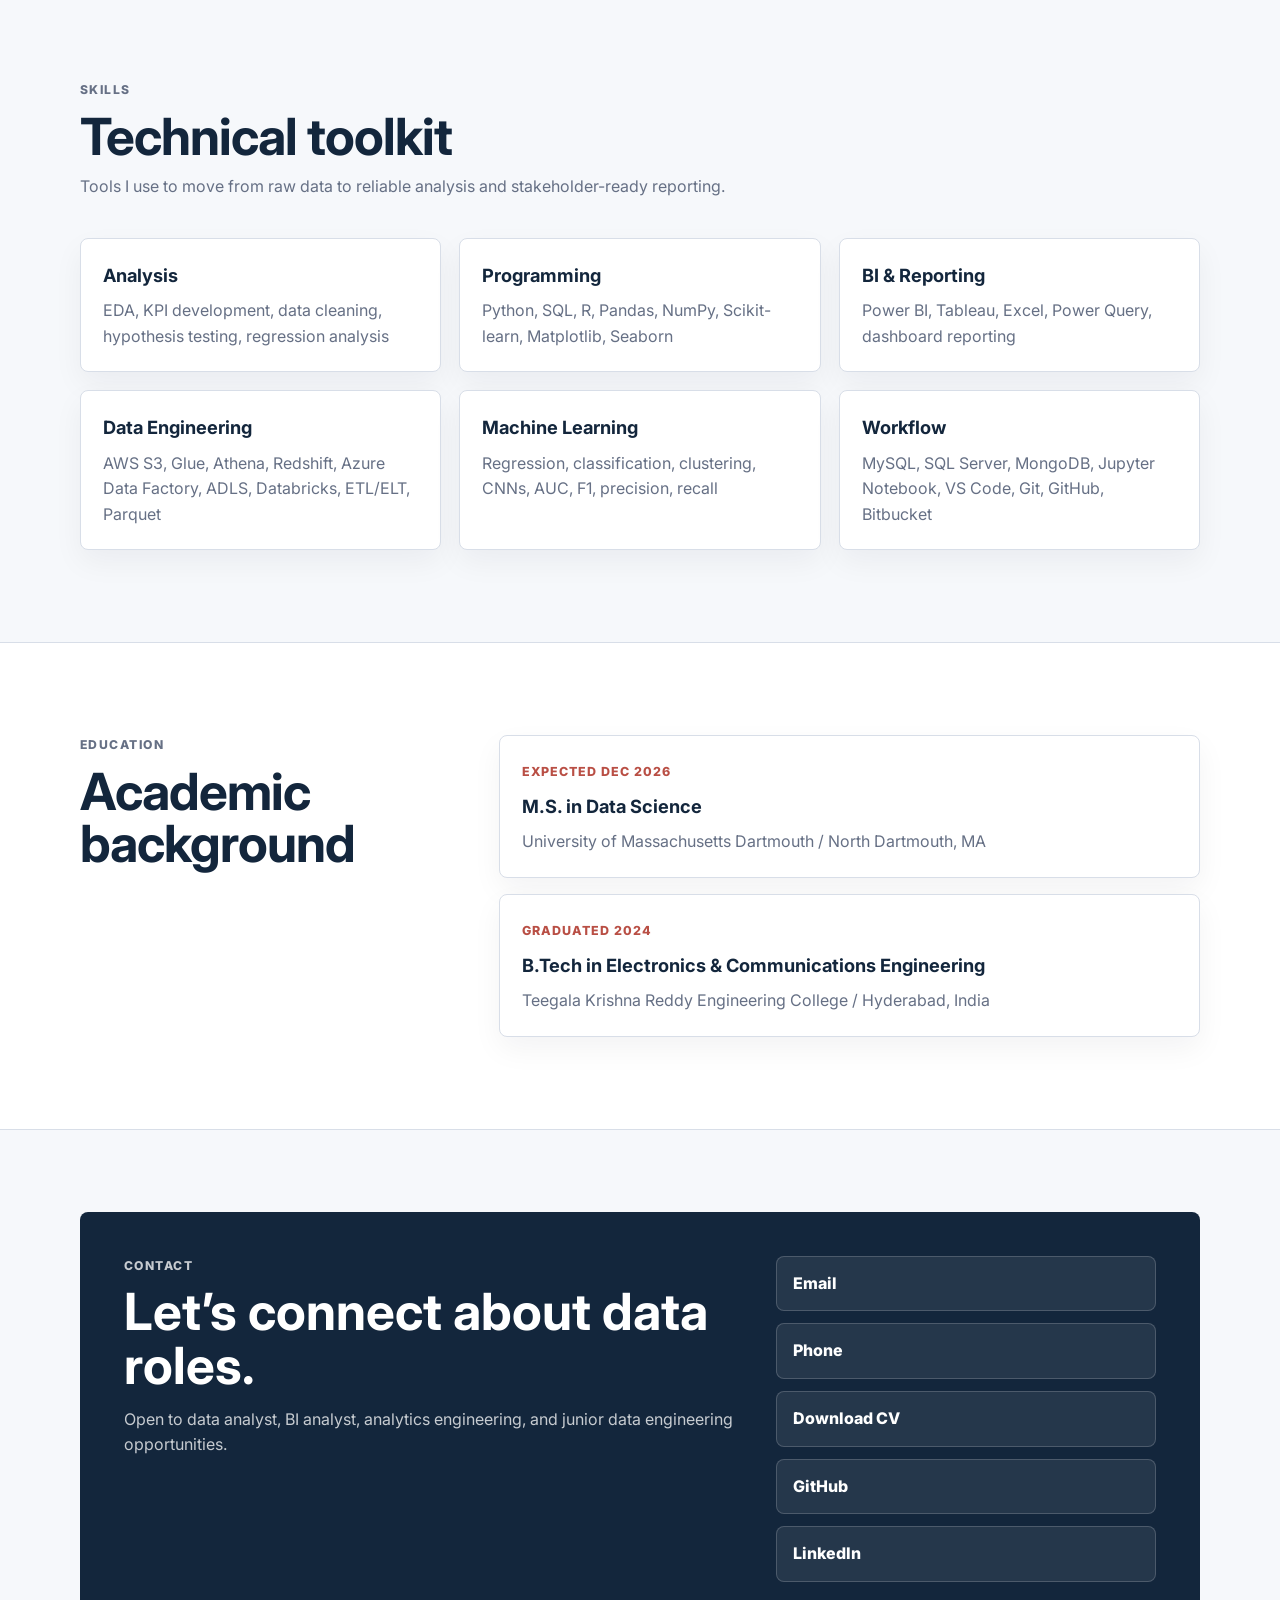
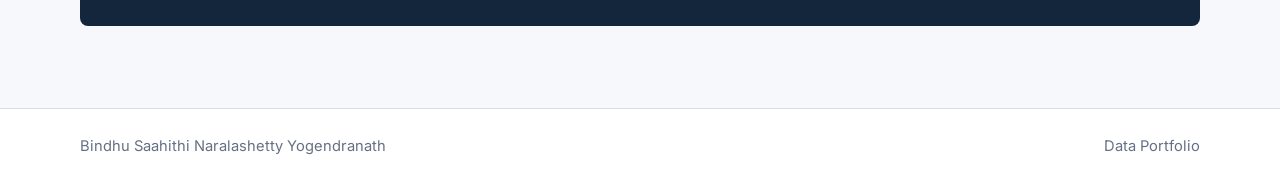
==== commit 25e5eef4: "Redesign portfolio professionally" ====
--- a/index.html
+++ b/index.html
@@ -5,344 +5,182 @@
   <meta name="viewport" content="width=device-width, initial-scale=1.0" />
   <meta
     name="description"
-    content="Recruiter-friendly portfolio for Bindhu Saahithi Naralashetty Yogendranath, a data analyst and data engineer focused on SQL, Python, Power BI, Tableau, AWS, Azure, ETL, and machine learning."
+    content="Portfolio for Bindhu Saahithi Naralashetty Yogendranath, a data analyst and BI developer focused on SQL, Python, dashboards, machine learning, and data storytelling."
   />
-  <title>Bindhu Saahithi | Data Analyst Portfolio</title>
+  <title>Bindhu Saahithi | Data Portfolio</title>
   <link rel="preconnect" href="https://fonts.googleapis.com" />
   <link rel="preconnect" href="https://fonts.gstatic.com" crossorigin />
-  <link href="https://fonts.googleapis.com/css2?family=Inter:wght@400;500;600;700;800;900&display=swap" rel="stylesheet" />
+  <link href="https://fonts.googleapis.com/css2?family=Inter:wght@400;500;600;700;800&display=swap" rel="stylesheet" />
   <link rel="stylesheet" href="style.css" />
 </head>
 <body>
   <header class="site-header">
-    <nav class="container navbar" aria-label="Primary navigation">
+    <nav class="container nav" aria-label="Primary navigation">
       <a class="brand" href="#top" aria-label="Bindhu Saahithi portfolio home">
-        <span class="brand-mark">BS</span>
-        <span>Bindhu Saahithi</span>
+        <span>BS</span>
+        Bindhu Saahithi
       </a>
       <ul class="nav-links">
-        <li><a href="#proof">Proof</a></li>
         <li><a href="#projects">Projects</a></li>
         <li><a href="#experience">Experience</a></li>
         <li><a href="#skills">Skills</a></li>
+        <li><a href="#education">Education</a></li>
         <li><a href="resume.html">Resume</a></li>
-        <li><a href="Bindhu_Saahithi_CV.pdf" download>CV PDF</a></li>
-        <li><a class="nav-cta" href="#contact">Contact</a></li>
+        <li><a class="nav-button" href="#contact">Contact</a></li>
       </ul>
     </nav>
   </header>
 
   <main id="top">
     <section class="hero">
-      <div class="container hero-grid">
+      <div class="container hero-layout">
         <div class="hero-copy">
-          <p class="eyebrow">Data Analyst / BI Developer / Data Engineer</p>
-          <h1>Data analyst who turns messy data into clear decisions.</h1>
-          <p class="hero-lead">
-            I am Bindhu Saahithi Naralashetty Yogendranath. I build SQL and Python pipelines,
-            BI dashboards, and cloud-ready analytics workflows that help teams trust their data
-            and move faster.
+          <p class="eyebrow">Data Analyst / BI Developer / Analytics Engineer</p>
+          <h1>Building clear, decision-ready analytics from complex data.</h1>
+          <p class="hero-text">
+            I am Bindhu Saahithi Naralashetty Yogendranath, a data science graduate student
+            focused on SQL, Python, BI dashboards, machine learning, and practical data storytelling.
           </p>
 
-          <div class="role-pills" aria-label="Target roles">
-            <span>Data Analyst</span>
-            <span>Business Intelligence</span>
-            <span>Data Engineering</span>
-            <span>Analytics Engineering</span>
+          <div class="hero-actions">
+            <a class="button primary" href="#projects">View Projects</a>
+            <a class="button secondary" href="Bindhu_Saahithi_CV.pdf" download>Download CV</a>
+            <a class="button secondary" href="https://www.linkedin.com/in/bindhu-saahithi-naralashetty-yogendranath/" target="_blank" rel="noreferrer">LinkedIn</a>
           </div>
-
-          <div class="hero-actions" aria-label="Primary links">
-            <a class="btn primary" href="mailto:bbindhusaahithi@gmail.com">Email Me</a>
-            <a class="btn secondary" href="resume.html">View Resume</a>
-            <a class="btn secondary" href="Bindhu_Saahithi_CV.pdf" download>Download CV</a>
-            <a class="btn secondary" href="https://bindhusaahithi.github.io/Netflix-Analysis/" target="_blank" rel="noreferrer">Netflix Case Study</a>
-            <a class="btn secondary" href="https://www.linkedin.com/in/bindhu-saahithi-naralashetty-yogendranath/" target="_blank" rel="noreferrer">LinkedIn</a>
-            <a class="btn secondary" href="https://github.com/bindhusaahithi" target="_blank" rel="noreferrer">GitHub</a>
+        </div>
+
+        <aside class="hero-card" aria-label="Portfolio summary">
+          <p class="card-label">Portfolio focus</p>
+          <h2>Analytics, dashboards, and applied machine learning.</h2>
+          <div class="hero-stack">
+            <span>SQL reporting</span>
+            <span>Power BI / Tableau</span>
+            <span>Python EDA</span>
+            <span>ML model evaluation</span>
           </div>
-
-          <div class="hero-trust" aria-label="Recruiter highlights">
-            <span>UMass Dartmouth M.S. Data Science</span>
-            <span>AWS + Azure Data Engineering</span>
-            <span>Power BI / Tableau / SQL / Python</span>
-            <span>Open to UK data and BI interviews</span>
-          </div>
-        </div>
-
-        <aside class="analytics-panel" aria-label="Recruiter snapshot and analytics highlights">
-          <div class="panel-header">
-            <div>
-              <span class="status-dot"></span>
-              Open to full-time data roles
-            </div>
-            <span>Portfolio</span>
-          </div>
-
-          <div class="panel-metric">
-            <span>Reporting time reduced</span>
-            <strong>40%</strong>
-          </div>
-
-          <div class="panel-chart" aria-hidden="true">
-            <span class="chart-bar bar-1"></span>
-            <span class="chart-bar bar-2"></span>
-            <span class="chart-bar bar-3"></span>
-            <span class="chart-bar bar-4"></span>
-            <span class="chart-bar bar-5"></span>
-            <span class="chart-bar bar-6"></span>
-          </div>
-
-          <dl class="snapshot-list">
-            <div>
-              <dt>Location</dt>
-              <dd>New Bedford, MA</dd>
-            </div>
-            <div>
-              <dt>Education</dt>
-              <dd>M.S. Data Science, UMass Dartmouth</dd>
-            </div>
-            <div>
-              <dt>Best fit</dt>
-              <dd>Analytics, BI dashboards, ETL, SQL reporting</dd>
-            </div>
-            <div>
-              <dt>Cloud</dt>
-              <dd>AWS and Azure data engineering certified</dd>
-            </div>
-            <div>
-              <dt>UK screening</dt>
-              <dd>Open to UK data analyst, BI analyst, and junior data engineering interviews</dd>
-            </div>
-          </dl>
         </aside>
       </div>
     </section>
 
-    <section id="proof" class="proof-strip" aria-label="Impact metrics">
-      <div class="container proof-grid">
+    <section class="impact" aria-label="Selected impact metrics">
+      <div class="container impact-grid">
         <article>
           <strong>40%</strong>
-          <span>reduction in faculty reporting time through automated Python and SQL workflows</span>
+          <span>reduced reporting time with Python and SQL automation</span>
         </article>
         <article>
           <strong>100K+</strong>
-          <span>rows profiled and queried to identify revenue leakage and operational bottlenecks</span>
+          <span>rows profiled to surface business and operational issues</span>
         </article>
         <article>
           <strong>15K+</strong>
-          <span>student records analyzed to surface enrollment drop-off patterns</span>
+          <span>student records analyzed for enrollment insights</span>
         </article>
         <article>
-          <strong>10+</strong>
-          <span>KPIs delivered through Power BI and Tableau dashboards</span>
+          <strong>4</strong>
+          <span>published project portfolios across analytics and ML</span>
         </article>
       </div>
     </section>
 
-    <section class="fit-section" aria-label="Role fit summary">
-      <div class="container fit-grid">
-        <article>
-          <span>01</span>
-          <h2>Analyst-ready</h2>
-          <p>EDA, KPI design, SQL reporting, stakeholder dashboards, and repeatable analysis workflows.</p>
-        </article>
-        <article>
-          <span>02</span>
-          <h2>Engineering-aware</h2>
-          <p>ETL/ELT pipelines, Azure Data Lake, data validation, schema checks, and cloud storage patterns.</p>
-        </article>
-        <article>
-          <span>03</span>
-          <h2>Business-focused</h2>
-          <p>Turns raw data into decisions: retention insights, retail KPIs, reporting automation, and data quality wins.</p>
-        </article>
-      </div>
-    </section>
-
-    <section class="uk-section" aria-label="UK recruiter readiness">
-      <div class="container uk-grid">
-        <div>
-          <p class="eyebrow">UK Recruiter Ready</p>
-          <h2>Built for UK data analyst, BI analyst, and junior data engineering interviews.</h2>
+    <section id="projects" class="section">
+      <div class="container">
+        <div class="section-heading">
+          <p class="eyebrow">Selected Work</p>
+          <h2>Project portfolios</h2>
           <p>
-            Recruiters can quickly see role fit, project proof, CV access, contact details,
-            and the technical story I can explain in an interview.
+            Four case studies that show business analysis, dashboarding, machine learning,
+            segmentation, and communication of findings.
           </p>
         </div>
-        <div class="uk-card-grid">
-          <article>
-            <strong>Target UK roles</strong>
-            <span>Data Analyst / BI Analyst / Reporting Analyst / Junior Data Engineer</span>
-          </article>
-          <article>
-            <strong>Interview story</strong>
-            <span>Reporting automation, dashboard adoption, ETL quality, and business-facing analytics.</span>
-          </article>
-          <article>
-            <strong>Proof package</strong>
-            <span>Four live portfolios, printable resume page, downloadable CV, GitHub, and LinkedIn.</span>
-          </article>
-          <article>
-            <strong>Screening note</strong>
-            <span>Work authorisation and relocation details can be confirmed directly during recruiter screening.</span>
-          </article>
-        </div>
-      </div>
-    </section>
-
-    <section id="projects" class="section-pad">
+
+        <div class="project-grid">
+          <article class="project-card">
+            <div class="project-media netflix-media" aria-hidden="true"></div>
+            <div class="project-content">
+              <p class="project-type">Python / Exploratory Analysis</p>
+              <h3>Netflix Content Analysis</h3>
+              <p>
+                Explored Netflix catalogue data to identify content trends, category patterns,
+                release behaviour, and storytelling insights.
+              </p>
+              <div class="tool-row">
+                <span>Python</span>
+                <span>Pandas</span>
+                <span>EDA</span>
+              </div>
+              <a href="https://bindhusaahithi.github.io/Netflix-Analysis/" target="_blank" rel="noreferrer">View case study</a>
+            </div>
+          </article>
+
+          <article class="project-card">
+            <div class="project-media sales-media" aria-hidden="true"></div>
+            <div class="project-content">
+              <p class="project-type">Business Intelligence</p>
+              <h3>Sales Analytics Dashboard</h3>
+              <p>
+                Built a sales performance portfolio for KPI tracking, comparison views,
+                and stakeholder-friendly business insights.
+              </p>
+              <div class="tool-row">
+                <span>Tableau</span>
+                <span>KPIs</span>
+                <span>BI</span>
+              </div>
+              <a href="https://bindhusaahithi.github.io/Sales-Analytics/" target="_blank" rel="noreferrer">View case study</a>
+            </div>
+          </article>
+
+          <article class="project-card">
+            <div class="project-media lung-media" aria-hidden="true"></div>
+            <div class="project-content">
+              <p class="project-type">Machine Learning</p>
+              <h3>Lung Cancer Detection</h3>
+              <p>
+                Developed a healthcare-focused classification project with preprocessing,
+                model evaluation, and clear performance interpretation.
+              </p>
+              <div class="tool-row">
+                <span>Classification</span>
+                <span>F1</span>
+                <span>AUC</span>
+              </div>
+              <a href="https://bindhusaahithi.github.io/Lung-cancer-detection/" target="_blank" rel="noreferrer">View case study</a>
+            </div>
+          </article>
+
+          <article class="project-card">
+            <div class="project-media customer-media" aria-hidden="true"></div>
+            <div class="project-content">
+              <p class="project-type">Segmentation / Prediction</p>
+              <h3>Customer Segmentation & CLV Prediction</h3>
+              <p>
+                Segmented customers and predicted customer lifetime value to support
+                retention strategy and marketing prioritisation.
+              </p>
+              <div class="tool-row">
+                <span>Segmentation</span>
+                <span>CLV</span>
+                <span>Prediction</span>
+              </div>
+              <a href="https://bindhusaahithi.github.io/Customer-Segmentation-Customer-Lifetime-Value-Prediction/" target="_blank" rel="noreferrer">View case study</a>
+            </div>
+          </article>
+        </div>
+      </div>
+    </section>
+
+    <section id="experience" class="section section-muted">
       <div class="container">
-        <div class="section-heading split">
-          <div>
-            <p class="eyebrow">Projects</p>
-            <h2>Four complete project portfolios recruiters can review quickly</h2>
-          </div>
-          <p>
-            Published work across analytics, business intelligence, machine learning, customer
-            segmentation, and data storytelling.
-          </p>
-        </div>
-
-        <div class="project-grid">
-          <article class="project-card featured">
-            <div class="project-visual netflix-preview" aria-hidden="true">
-              <span></span>
-              <span></span>
-              <span></span>
-            </div>
-            <div class="project-kicker">
-              <span>Python / EDA</span>
-              <span>Featured</span>
-            </div>
-            <h3>Netflix Content Analysis</h3>
-            <p>
-              Explored Netflix catalog data to identify content trends, category patterns, release
-              behavior, and storytelling insights through data cleaning and visualization.
-            </p>
-            <ul class="mini-list">
-              <li>Cleaned and prepared raw entertainment data</li>
-              <li>Built visual summaries for quick interpretation</li>
-              <li>Presented findings in a portfolio-ready analysis page</li>
-            </ul>
-            <a class="text-link" href="https://bindhusaahithi.github.io/Netflix-Analysis/" target="_blank" rel="noreferrer">Open Netflix case study</a>
-          </article>
-
-          <article class="project-card">
-            <div class="project-visual sales-preview" aria-hidden="true">
-              <span></span>
-              <span></span>
-              <span></span>
-              <span></span>
-            </div>
-            <div class="project-kicker">
-              <span>Tableau / BI</span>
-              <span>Dashboard</span>
-            </div>
-            <h3>Sales Analytics Dashboard</h3>
-            <p>
-              Built a sales performance dashboard for KPI tracking, business performance analysis,
-              and stakeholder-friendly decision support.
-            </p>
-            <ul class="mini-list">
-              <li>Translated business questions into dashboard views</li>
-              <li>Focused on comparison, KPI clarity, and actionability</li>
-              <li>Published as a complete portfolio case study</li>
-            </ul>
-            <a class="text-link" href="https://bindhusaahithi.github.io/Sales-Analytics/" target="_blank" rel="noreferrer">Open sales analytics portfolio</a>
-          </article>
-
-          <article class="project-card">
-            <div class="project-visual lung-preview" aria-hidden="true">
-              <span></span>
-              <span></span>
-              <span></span>
-            </div>
-            <div class="project-kicker">
-              <span>Machine Learning</span>
-              <span>Healthcare</span>
-            </div>
-            <h3>Lung Cancer Detection</h3>
-            <p>
-              Built a healthcare-focused machine learning project for lung cancer detection,
-              emphasizing preprocessing, model evaluation, and clinically meaningful metrics.
-            </p>
-            <ul class="mini-list">
-              <li>Applied classification workflows to health data</li>
-              <li>Evaluated performance using precision, recall, F1, and AUC</li>
-              <li>Presented model results for clear decision support</li>
-            </ul>
-            <a class="text-link" href="https://bindhusaahithi.github.io/Lung-cancer-detection/" target="_blank" rel="noreferrer">Open lung cancer detection portfolio</a>
-          </article>
-
-          <article class="project-card">
-            <div class="project-visual customer-preview" aria-hidden="true">
-              <span></span>
-              <span></span>
-              <span></span>
-              <span></span>
-            </div>
-            <div class="project-kicker">
-              <span>Segmentation / CLV</span>
-              <span>Prediction</span>
-            </div>
-            <h3>Customer Segmentation & CLV Prediction</h3>
-            <p>
-              Analyzed customer behavior to identify meaningful segments and predict customer
-              lifetime value for smarter retention and marketing decisions.
-            </p>
-            <ul class="mini-list">
-              <li>Segmented customers using behavioral and value signals</li>
-              <li>Built CLV prediction logic for business prioritization</li>
-              <li>Connected analytics output to marketing action</li>
-            </ul>
-            <a class="text-link" href="https://bindhusaahithi.github.io/Customer-Segmentation-Customer-Lifetime-Value-Prediction/" target="_blank" rel="noreferrer">Open customer segmentation portfolio</a>
-          </article>
-        </div>
-      </div>
-    </section>
-
-    <section class="section-pad recruiter-section">
-      <div class="container recruiter-grid">
-        <div>
-          <p class="eyebrow">Why Recruiters Should Keep Reading</p>
-          <h2>Strong match for early-career data roles that need both analysis and execution.</h2>
-        </div>
-        <div class="checklist">
-          <article>
-            <strong>Role alignment</strong>
-            <p>Data Analyst, BI Analyst, Junior Data Engineer, Analytics Engineer, Reporting Analyst.</p>
-          </article>
-          <article>
-            <strong>Immediate value</strong>
-            <p>Can automate reporting, build dashboards, clean source data, and explain findings clearly.</p>
-          </article>
-          <article>
-            <strong>Technical depth</strong>
-            <p>SQL, Python, BI tools, cloud ETL, model evaluation, and production-minded validation checks.</p>
-          </article>
-          <article>
-            <strong>Proof of work</strong>
-            <p>Published Netflix, Sales Analytics, Lung Cancer Detection, and Customer Segmentation/CLV portfolios.</p>
-          </article>
-        </div>
-      </div>
-    </section>
-
-    <section id="experience" class="section-pad tinted">
-      <div class="container">
-        <div class="section-heading split">
-          <div>
-            <p class="eyebrow">Experience</p>
-            <h2>Relevant analytics experience</h2>
-          </div>
-          <p>
-            Hands-on work across reporting automation, business intelligence, data quality, cloud ETL,
-            and statistical analysis.
-          </p>
+        <div class="section-heading">
+          <p class="eyebrow">Experience</p>
+          <h2>Analytics experience</h2>
+          <p>Work focused on reporting automation, dashboard adoption, data quality, ETL, and statistical analysis.</p>
         </div>
 
         <div class="experience-list">
           <article class="experience-card">
-            <div class="experience-top">
+            <div class="experience-title">
               <div>
                 <h3>Graduate Assistant - Business Analytics</h3>
                 <p>UMass Dartmouth / North Dartmouth, MA</p>
@@ -350,15 +188,15 @@
               <span>Jan 2026 - May 2026</span>
             </div>
             <ul>
-              <li>Automated recurring weekly and monthly reporting in Python and SQL, cutting faculty reporting time by 40%.</li>
-              <li>Deployed Power BI and Tableau dashboards tracking 10+ KPIs across enrollment, retention, and operations.</li>
-              <li>Performed EDA on 15K+ student records to identify enrollment drop-off patterns and support advising decisions.</li>
-              <li>Delivered reproducible hypothesis testing and regression modelling for two faculty research projects.</li>
+              <li>Automated recurring reporting in Python and SQL, reducing faculty reporting time by 40%.</li>
+              <li>Built Power BI and Tableau dashboards tracking 10+ KPIs across enrollment, retention, and operations.</li>
+              <li>Analyzed 15K+ student records to identify enrollment drop-off patterns and advising opportunities.</li>
+              <li>Delivered reproducible hypothesis testing and regression modelling for faculty research projects.</li>
             </ul>
           </article>
 
           <article class="experience-card">
-            <div class="experience-top">
+            <div class="experience-title">
               <div>
                 <h3>Data Analytics & Engineering Intern</h3>
                 <p>Anblicks & Tredence Analytics / India</p>
@@ -367,110 +205,88 @@
             </div>
             <ul>
               <li>Engineered Python and SQL ETL pipelines connecting five source systems to Azure Data Lake.</li>
-              <li>Refactored transformation logic to stabilize pipelines that previously failed mid-run.</li>
-              <li>Implemented validation and schema checks for nulls, type mismatches, and duplicate data.</li>
-              <li>Built four Power BI dashboards for retail KPIs, reducing weekly spreadsheet compilation time by about 25%.</li>
+              <li>Refactored transformation logic to stabilise jobs that previously failed mid-run.</li>
+              <li>Implemented validation checks for nulls, type mismatches, and duplicate records.</li>
+              <li>Built Power BI dashboards for retail KPIs, reducing weekly spreadsheet compilation time by about 25%.</li>
             </ul>
           </article>
         </div>
       </div>
     </section>
 
-    <section id="skills" class="section-pad">
+    <section id="skills" class="section">
       <div class="container">
-        <div class="section-heading split">
-          <div>
-            <p class="eyebrow">Skills</p>
-            <h2>Technical strengths by hiring signal</h2>
-          </div>
-          <p>
-            Organized so recruiters and hiring managers can map my background to analyst,
-            BI, and data engineering job descriptions.
-          </p>
+        <div class="section-heading">
+          <p class="eyebrow">Skills</p>
+          <h2>Technical toolkit</h2>
+          <p>Tools I use to move from raw data to reliable analysis and stakeholder-ready reporting.</p>
         </div>
 
         <div class="skills-grid">
-          <article class="skill-card">
+          <article>
             <h3>Analysis</h3>
-            <p>EDA, KPI development, data cleaning, data transformation, hypothesis testing, regression analysis</p>
-          </article>
-          <article class="skill-card">
+            <p>EDA, KPI development, data cleaning, hypothesis testing, regression analysis</p>
+          </article>
+          <article>
             <h3>Programming</h3>
             <p>Python, SQL, R, Pandas, NumPy, Scikit-learn, Matplotlib, Seaborn</p>
           </article>
-          <article class="skill-card">
+          <article>
             <h3>BI & Reporting</h3>
-            <p>Power BI, Tableau, Excel pivot tables, VLOOKUP, Power Query, dashboard reporting</p>
-          </article>
-          <article class="skill-card">
+            <p>Power BI, Tableau, Excel, Power Query, dashboard reporting</p>
+          </article>
+          <article>
             <h3>Data Engineering</h3>
-            <p>AWS S3, Glue, Athena, Redshift, IAM, CloudFormation, Azure Data Factory, ADLS, Databricks, ETL/ELT, Parquet</p>
-          </article>
-          <article class="skill-card">
+            <p>AWS S3, Glue, Athena, Redshift, Azure Data Factory, ADLS, Databricks, ETL/ELT, Parquet</p>
+          </article>
+          <article>
             <h3>Machine Learning</h3>
-            <p>Regression, classification, clustering, CNNs, model evaluation with AUC, F1, precision, and recall</p>
-          </article>
-          <article class="skill-card">
-            <h3>Databases & Workflow</h3>
-            <p>MySQL, SQL Server, MongoDB, Amazon Redshift, Jupyter Notebook, VS Code, Git, GitHub, Bitbucket</p>
-          </article>
-        </div>
-      </div>
-    </section>
-
-    <section class="section-pad tinted">
-      <div class="container credential-grid">
-        <div>
+            <p>Regression, classification, clustering, CNNs, AUC, F1, precision, recall</p>
+          </article>
+          <article>
+            <h3>Workflow</h3>
+            <p>MySQL, SQL Server, MongoDB, Jupyter Notebook, VS Code, Git, GitHub, Bitbucket</p>
+          </article>
+        </div>
+      </div>
+    </section>
+
+    <section id="education" class="section section-muted">
+      <div class="container education-layout">
+        <div class="section-heading">
           <p class="eyebrow">Education</p>
           <h2>Academic background</h2>
-          <div class="credential-stack">
-            <article class="credential-card">
-              <span>Expected Dec 2026</span>
-              <h3>M.S. in Data Science</h3>
-              <p>University of Massachusetts Dartmouth / North Dartmouth, MA</p>
-            </article>
-            <article class="credential-card">
-              <span>Graduated 2024</span>
-              <h3>B.Tech in Electronics & Communications Engineering</h3>
-              <p>Teegala Krishna Reddy Engineering College / Hyderabad, India</p>
-            </article>
-          </div>
-        </div>
-
-        <div>
-          <p class="eyebrow">Certifications</p>
-          <h2>Cloud data credentials</h2>
-          <div class="credential-stack">
-            <article class="credential-card">
-              <h3>AWS Certified Data Engineer - Associate</h3>
-              <p>Amazon Web Services</p>
-            </article>
-            <article class="credential-card">
-              <h3>Azure Data Engineer Associate</h3>
-              <p>Microsoft</p>
-            </article>
-          </div>
+        </div>
+        <div class="education-list">
+          <article>
+            <span>Expected Dec 2026</span>
+            <h3>M.S. in Data Science</h3>
+            <p>University of Massachusetts Dartmouth / North Dartmouth, MA</p>
+          </article>
+          <article>
+            <span>Graduated 2024</span>
+            <h3>B.Tech in Electronics & Communications Engineering</h3>
+            <p>Teegala Krishna Reddy Engineering College / Hyderabad, India</p>
+          </article>
         </div>
       </div>
     </section>
 
     <section id="contact" class="contact-section">
-      <div class="container contact-panel">
+      <div class="container contact-card">
         <div>
           <p class="eyebrow">Contact</p>
-          <h2>Let’s talk about data roles.</h2>
+          <h2>Let’s connect about data roles.</h2>
           <p>
-            I am open to full-time data analyst, business intelligence, analytics engineering,
-            and data engineering opportunities.
+            Open to data analyst, BI analyst, analytics engineering, and junior data engineering opportunities.
           </p>
         </div>
         <div class="contact-links">
-          <a href="mailto:bbindhusaahithi@gmail.com">bbindhusaahithi@gmail.com</a>
-          <a href="tel:+15086173979">+1 (508) 617-3979</a>
-          <a href="resume.html">View printable resume</a>
-          <a href="Bindhu_Saahithi_CV.pdf" download>Download CV PDF</a>
-          <a href="https://github.com/bindhusaahithi" target="_blank" rel="noreferrer">github.com/bindhusaahithi</a>
-          <a href="https://www.linkedin.com/in/bindhu-saahithi-naralashetty-yogendranath/" target="_blank" rel="noreferrer">LinkedIn profile</a>
+          <a href="mailto:bbindhusaahithi@gmail.com">Email</a>
+          <a href="tel:+15086173979">Phone</a>
+          <a href="Bindhu_Saahithi_CV.pdf" download>Download CV</a>
+          <a href="https://github.com/bindhusaahithi" target="_blank" rel="noreferrer">GitHub</a>
+          <a href="https://www.linkedin.com/in/bindhu-saahithi-naralashetty-yogendranath/" target="_blank" rel="noreferrer">LinkedIn</a>
         </div>
       </div>
     </section>
@@ -479,7 +295,7 @@
   <footer class="site-footer">
     <div class="container footer-inner">
       <p>Bindhu Saahithi Naralashetty Yogendranath</p>
-      <p>Data Analyst / BI Developer / Data Engineer</p>
+      <p>Data Portfolio</p>
     </div>
   </footer>
 </body>
--- a/style.css
+++ b/style.css
@@ -1,21 +1,17 @@
 :root {
-  --ink: #101828;
+  --ink: #111827;
   --muted: #667085;
-  --soft: #f3f6fb;
-  --panel: #ffffff;
-  --line: #dde4ee;
-  --navy: #102a43;
-  --blue: #2f66f5;
-  --blue-dark: #214dc4;
-  --teal: #0f8277;
-  --mint: #e7f7f3;
-  --amber: #b86b18;
-  --amber-soft: #fff4dc;
-  --rose: #ba4f45;
-  --rose-soft: #fff0ed;
-  --violet: #5b5bd6;
-  --violet-soft: #eeeeff;
-  --shadow: 0 24px 70px rgba(17, 24, 39, 0.12);
+  --soft: #f6f8fb;
+  --paper: #ffffff;
+  --line: #d8dee8;
+  --blue: #315cf6;
+  --blue-dark: #2447c8;
+  --navy: #13263c;
+  --teal: #0f766e;
+  --rose: #b94f45;
+  --amber: #b7791f;
+  --violet: #6059d9;
+  --shadow: 0 20px 60px rgba(17, 24, 39, 0.09);
 }
 
 * {
@@ -29,9 +25,7 @@
 }
 
 body {
-  background:
-    linear-gradient(180deg, #ffffff 0, var(--soft) 360px),
-    var(--soft);
+  background: var(--soft);
   color: var(--ink);
   font-family: "Inter", Arial, sans-serif;
   line-height: 1.6;
@@ -43,24 +37,24 @@
 }
 
 .container {
-  width: min(1140px, calc(100% - 40px));
+  width: min(1120px, calc(100% - 40px));
   margin: 0 auto;
 }
 
 .site-header {
   position: sticky;
   top: 0;
-  z-index: 10;
-  border-bottom: 1px solid rgba(221, 228, 238, 0.9);
-  background: rgba(255, 255, 255, 0.88);
+  z-index: 20;
+  border-bottom: 1px solid rgba(216, 222, 232, 0.9);
+  background: rgba(255, 255, 255, 0.9);
   backdrop-filter: blur(14px);
 }
 
-.navbar {
+.nav {
   display: flex;
+  min-height: 72px;
   align-items: center;
   justify-content: space-between;
-  min-height: 72px;
   gap: 24px;
 }
 
@@ -69,19 +63,18 @@
   align-items: center;
   gap: 12px;
   color: var(--navy);
-  font-weight: 900;
-}
-
-.brand-mark {
-  display: grid;
-  width: 42px;
-  height: 42px;
+  font-weight: 800;
+}
+
+.brand span {
+  display: grid;
+  width: 38px;
+  height: 38px;
   place-items: center;
   border-radius: 8px;
   background: var(--navy);
   color: #ffffff;
-  font-size: 0.86rem;
-  letter-spacing: 0;
+  font-size: 0.82rem;
 }
 
 .nav-links {
@@ -98,98 +91,58 @@
   border-radius: 8px;
   color: var(--muted);
   font-size: 0.9rem;
-  font-weight: 800;
+  font-weight: 700;
   padding: 0 12px;
-  transition: background 160ms ease, color 160ms ease;
 }
 
 .nav-links a:hover {
-  background: #edf4ff;
+  background: #eef3ff;
   color: var(--blue);
 }
 
-.nav-links .nav-cta {
+.nav-button {
   background: var(--blue);
-  color: #ffffff;
-}
-
-.nav-links .nav-cta:hover {
-  background: var(--blue-dark);
-  color: #ffffff;
+  color: #ffffff !important;
 }
 
 .hero {
   background:
-    radial-gradient(circle at 12% 8%, rgba(47, 102, 245, 0.16), transparent 30%),
-    radial-gradient(circle at 92% 12%, rgba(15, 130, 119, 0.16), transparent 28%),
-    linear-gradient(180deg, #ffffff 0%, #f7faff 100%),
-    #ffffff;
+    radial-gradient(circle at 12% 14%, rgba(49, 92, 246, 0.14), transparent 32%),
+    linear-gradient(180deg, #ffffff 0%, #f8fbff 100%);
   border-bottom: 1px solid var(--line);
-  overflow: hidden;
-  padding: 92px 0 76px;
-  position: relative;
-}
-
-.hero::before {
-  content: "";
-  position: absolute;
-  inset: 0;
-  background-image:
-    linear-gradient(rgba(16, 42, 67, 0.045) 1px, transparent 1px),
-    linear-gradient(90deg, rgba(16, 42, 67, 0.045) 1px, transparent 1px);
-  background-size: 42px 42px;
-  mask-image: linear-gradient(to bottom, black, transparent 80%);
-  pointer-events: none;
-}
-
-.hero-grid {
-  display: grid;
-  grid-template-columns: minmax(0, 1.08fr) minmax(340px, 0.72fr);
+  padding: 96px 0 78px;
+}
+
+.hero-layout {
+  display: grid;
+  grid-template-columns: minmax(0, 1.08fr) minmax(320px, 0.72fr);
+  gap: 58px;
   align-items: center;
-  gap: 48px;
-  position: relative;
-  z-index: 1;
-}
-
-.eyebrow {
+}
+
+.eyebrow,
+.project-type {
   color: var(--blue);
   font-size: 0.76rem;
-  font-weight: 900;
-  letter-spacing: 0.13em;
-  margin-bottom: 14px;
+  font-weight: 800;
+  letter-spacing: 0.12em;
   text-transform: uppercase;
 }
 
 .hero h1 {
   color: var(--navy);
-  font-size: clamp(2.8rem, 6.4vw, 5.9rem);
-  letter-spacing: -0.02em;
-  line-height: 0.94;
-  max-width: 890px;
-}
-
-.hero-lead {
-  color: var(--muted);
-  font-size: 1.18rem;
+  font-size: clamp(2.7rem, 6vw, 5.25rem);
+  letter-spacing: -0.03em;
+  line-height: 0.98;
+  margin-top: 14px;
+  max-width: 860px;
+}
+
+.hero-text {
+  color: var(--muted);
+  font-size: 1.13rem;
   max-width: 720px;
-  margin: 26px 0 22px;
-}
-
-.role-pills {
-  display: flex;
-  flex-wrap: wrap;
-  gap: 10px;
-  margin-bottom: 30px;
-}
-
-.role-pills span {
-  border: 1px solid rgba(47, 102, 245, 0.18);
-  border-radius: 8px;
-  background: #ffffff;
-  color: var(--navy);
-  font-size: 0.88rem;
-  font-weight: 800;
-  padding: 9px 12px;
+  margin: 24px 0 30px;
 }
 
 .hero-actions {
@@ -198,721 +151,349 @@
   gap: 12px;
 }
 
-.hero-trust {
-  display: flex;
-  flex-wrap: wrap;
-  gap: 10px;
-  margin-top: 22px;
-}
-
-.hero-trust span {
-  color: var(--muted);
-  font-size: 0.88rem;
-  font-weight: 800;
-}
-
-.hero-trust span::before {
-  color: var(--teal);
-  content: "✓ ";
-  font-weight: 900;
-}
-
-.btn {
+.button {
   display: inline-flex;
-  min-height: 50px;
-  min-width: 148px;
+  min-height: 48px;
+  min-width: 138px;
   align-items: center;
   justify-content: center;
   border: 1px solid transparent;
   border-radius: 8px;
-  font-weight: 900;
+  font-weight: 800;
   padding: 0 18px;
-  transition: transform 160ms ease, box-shadow 160ms ease, background 160ms ease;
-}
-
-.btn:hover {
-  transform: translateY(-2px);
-}
-
-.btn.primary {
+}
+
+.button.primary {
   background: var(--blue);
-  box-shadow: 0 16px 32px rgba(37, 99, 235, 0.22);
+  box-shadow: 0 14px 34px rgba(49, 92, 246, 0.24);
   color: #ffffff;
 }
 
-.btn.primary:hover {
-  background: var(--blue-dark);
-}
-
-.btn.secondary {
+.button.secondary {
   border-color: var(--line);
   background: #ffffff;
   color: var(--navy);
 }
 
-.analytics-panel {
-  border: 1px solid rgba(221, 228, 238, 0.95);
-  border-radius: 8px;
-  background:
-    linear-gradient(180deg, rgba(255, 255, 255, 0.96), rgba(248, 251, 255, 0.94));
+.button:hover,
+.project-card:hover,
+.experience-card:hover,
+.skills-grid article:hover,
+.education-list article:hover {
+  transform: translateY(-2px);
+}
+
+.button,
+.project-card,
+.experience-card,
+.skills-grid article,
+.education-list article {
+  transition: transform 160ms ease, box-shadow 160ms ease, border-color 160ms ease;
+}
+
+.hero-card {
+  border: 1px solid var(--line);
+  border-radius: 8px;
+  background: rgba(255, 255, 255, 0.92);
   box-shadow: var(--shadow);
-  overflow: hidden;
-  padding: 28px;
-  position: relative;
-}
-
-.analytics-panel::after {
-  content: "";
-  position: absolute;
-  right: -70px;
-  top: -80px;
-  width: 220px;
-  height: 220px;
-  border-radius: 50%;
-  background: rgba(47, 102, 245, 0.1);
-  pointer-events: none;
-}
-
-.panel-header {
-  display: flex;
-  align-items: center;
-  justify-content: space-between;
-  gap: 14px;
-  position: relative;
-  z-index: 1;
-}
-
-.panel-header div {
-  display: inline-flex;
-  align-items: center;
-  gap: 9px;
-  border-radius: 8px;
-  background: var(--mint);
-  color: var(--teal);
-  font-size: 0.84rem;
-  font-weight: 900;
-  padding: 9px 11px;
-}
-
-.panel-header > span {
-  color: var(--muted);
-  font-size: 0.78rem;
-  font-weight: 900;
-  letter-spacing: 0.1em;
+  padding: 30px;
+}
+
+.card-label {
+  color: var(--blue);
+  font-size: 0.76rem;
+  font-weight: 800;
+  letter-spacing: 0.12em;
+  margin-bottom: 16px;
   text-transform: uppercase;
 }
 
-.status-dot {
-  width: 9px;
-  height: 9px;
-  border-radius: 50%;
-  background: var(--teal);
-  box-shadow: 0 0 0 5px rgba(15, 118, 110, 0.13);
-}
-
-.panel-metric {
-  display: grid;
-  gap: 8px;
-  margin: 34px 0 24px;
-  position: relative;
-  z-index: 1;
-}
-
-.panel-metric span {
-  color: var(--muted);
-  font-size: 0.88rem;
-  font-weight: 900;
-  letter-spacing: 0.1em;
-  text-transform: uppercase;
-}
-
-.panel-metric strong {
-  color: var(--navy);
-  font-size: clamp(5rem, 12vw, 7.5rem);
-  letter-spacing: -0.05em;
-  line-height: 0.8;
-}
-
-.panel-chart {
-  display: grid;
-  grid-template-columns: repeat(6, 1fr);
-  align-items: end;
+.hero-card h2 {
+  color: var(--navy);
+  font-size: 2rem;
+  line-height: 1.12;
+  margin-bottom: 24px;
+}
+
+.hero-stack {
+  display: grid;
   gap: 10px;
-  height: 138px;
-  border-radius: 8px;
+}
+
+.hero-stack span {
+  border: 1px solid var(--line);
+  border-radius: 8px;
+  background: #f8fbff;
+  color: var(--ink);
+  font-weight: 700;
+  padding: 12px 14px;
+}
+
+.impact {
   background: var(--navy);
-  margin-bottom: 24px;
-  padding: 18px;
-  position: relative;
-  z-index: 1;
-}
-
-.chart-bar {
-  border-radius: 6px 6px 2px 2px;
-  background: linear-gradient(180deg, #7dd3fc, var(--blue));
-}
-
-.bar-1 { height: 44%; }
-.bar-2 { height: 62%; background: linear-gradient(180deg, #fbbf24, var(--amber)); }
-.bar-3 { height: 76%; }
-.bar-4 { height: 52%; background: linear-gradient(180deg, #99f6e4, var(--teal)); }
-.bar-5 { height: 86%; }
-.bar-6 { height: 68%; background: linear-gradient(180deg, #fca5a5, var(--rose)); }
-
-.snapshot-list {
-  display: grid;
-  gap: 16px;
-  position: relative;
-  z-index: 1;
-}
-
-.snapshot-list div {
-  border-top: 1px solid var(--line);
-  padding-top: 15px;
-}
-
-.snapshot-list dt {
-  color: var(--muted);
-  font-size: 0.76rem;
-  font-weight: 900;
-  letter-spacing: 0.1em;
-  margin-bottom: 5px;
-  text-transform: uppercase;
-}
-
-.snapshot-list dd {
-  color: var(--ink);
-  font-weight: 800;
-}
-
-.proof-strip {
-  padding: 24px 0;
-  background: var(--navy);
-}
-
-.proof-grid {
+  padding: 26px 0;
+}
+
+.impact-grid {
   display: grid;
   grid-template-columns: repeat(4, minmax(0, 1fr));
   gap: 16px;
 }
 
-.proof-grid article {
-  border: 1px solid rgba(255, 255, 255, 0.16);
-  border-radius: 8px;
-  background: rgba(255, 255, 255, 0.07);
-  padding: 20px;
-}
-
-.proof-grid strong {
+.impact article {
+  border: 1px solid rgba(255, 255, 255, 0.14);
+  border-radius: 8px;
+  background: rgba(255, 255, 255, 0.06);
+  padding: 18px;
+}
+
+.impact strong {
   display: block;
   color: #ffffff;
-  font-size: 2.15rem;
+  font-size: 2rem;
   line-height: 1;
-  margin-bottom: 10px;
-}
-
-.proof-grid span {
-  color: rgba(255, 255, 255, 0.76);
+  margin-bottom: 8px;
+}
+
+.impact span {
+  color: rgba(255, 255, 255, 0.78);
   display: block;
   font-size: 0.9rem;
+  font-weight: 600;
+}
+
+.section {
+  padding: 92px 0;
+}
+
+.section-muted {
+  border-block: 1px solid var(--line);
+  background: #ffffff;
+}
+
+.section-heading {
+  max-width: 780px;
+  margin-bottom: 38px;
+}
+
+.section-heading h2 {
+  color: var(--navy);
+  font-size: clamp(2rem, 4vw, 3.6rem);
+  letter-spacing: -0.02em;
+  line-height: 1.03;
+  margin: 10px 0 12px;
+}
+
+.section-heading p {
+  color: var(--muted);
+}
+
+.project-grid {
+  display: grid;
+  grid-template-columns: repeat(2, minmax(0, 1fr));
+  gap: 22px;
+}
+
+.project-card {
+  overflow: hidden;
+  border: 1px solid var(--line);
+  border-radius: 8px;
+  background: var(--paper);
+  box-shadow: 0 14px 38px rgba(17, 24, 39, 0.06);
+}
+
+.project-card:hover {
+  border-color: rgba(49, 92, 246, 0.32);
+  box-shadow: var(--shadow);
+}
+
+.project-media {
+  min-height: 190px;
+}
+
+.netflix-media {
+  background:
+    linear-gradient(90deg, rgba(0, 0, 0, 0.28) 0 18%, transparent 18% 100%),
+    linear-gradient(135deg, #111827, #7f1d1d 55%, #ef4444);
+}
+
+.sales-media {
+  background:
+    linear-gradient(90deg, transparent 8%, rgba(255, 255, 255, 0.85) 8% 18%, transparent 18% 29%, rgba(255, 255, 255, 0.85) 29% 42%, transparent 42% 55%, rgba(255, 255, 255, 0.85) 55% 70%, transparent 70%),
+    linear-gradient(135deg, #dbeafe, #315cf6);
+}
+
+.lung-media {
+  background:
+    radial-gradient(circle at 35% 48%, #fca5a5 0 18%, transparent 19%),
+    radial-gradient(circle at 63% 48%, #93c5fd 0 18%, transparent 19%),
+    linear-gradient(135deg, #fff1f2, #eef2ff);
+}
+
+.customer-media {
+  background:
+    radial-gradient(circle at 28% 32%, #c4b5fd 0 13%, transparent 14%),
+    radial-gradient(circle at 70% 32%, #99f6e4 0 13%, transparent 14%),
+    radial-gradient(circle at 28% 72%, #fde68a 0 13%, transparent 14%),
+    radial-gradient(circle at 70% 72%, #fca5a5 0 13%, transparent 14%),
+    #f8fafc;
+}
+
+.project-content {
+  padding: 26px;
+}
+
+.project-content h3 {
+  color: var(--navy);
+  font-size: 1.45rem;
+  line-height: 1.16;
+  margin: 10px 0 12px;
+}
+
+.project-content p {
+  color: var(--muted);
+}
+
+.tool-row {
+  display: flex;
+  flex-wrap: wrap;
+  gap: 8px;
+  margin: 20px 0 22px;
+}
+
+.tool-row span {
+  border-radius: 8px;
+  background: #eef3ff;
+  color: var(--blue-dark);
+  font-size: 0.82rem;
   font-weight: 700;
-}
-
-.fit-section {
-  background: #ffffff;
-  border-bottom: 1px solid var(--line);
-  padding: 34px 0;
-}
-
-.fit-grid {
+  padding: 7px 10px;
+}
+
+.project-content a {
+  color: var(--blue);
+  font-weight: 800;
+}
+
+.experience-list {
+  display: grid;
+  gap: 18px;
+}
+
+.experience-card {
+  border: 1px solid var(--line);
+  border-radius: 8px;
+  background: var(--paper);
+  box-shadow: 0 12px 34px rgba(17, 24, 39, 0.05);
+  padding: 28px;
+}
+
+.experience-title {
+  display: flex;
+  align-items: flex-start;
+  justify-content: space-between;
+  gap: 20px;
+  margin-bottom: 18px;
+}
+
+.experience-title h3 {
+  color: var(--navy);
+  font-size: 1.25rem;
+}
+
+.experience-title p,
+.experience-card li {
+  color: var(--muted);
+}
+
+.experience-title span {
+  color: var(--rose);
+  flex: 0 0 auto;
+  font-weight: 800;
+}
+
+.experience-card ul {
+  display: grid;
+  gap: 10px;
+  padding-left: 18px;
+}
+
+.experience-card li::marker {
+  color: var(--blue);
+}
+
+.skills-grid {
   display: grid;
   grid-template-columns: repeat(3, minmax(0, 1fr));
   gap: 18px;
 }
 
-.fit-grid article {
+.skills-grid article,
+.education-list article {
   border: 1px solid var(--line);
   border-radius: 8px;
-  background: linear-gradient(180deg, #ffffff, #f8fbff);
+  background: var(--paper);
+  box-shadow: 0 12px 30px rgba(17, 24, 39, 0.05);
   padding: 22px;
 }
 
-.fit-grid span {
-  display: inline-flex;
-  color: var(--blue);
-  font-size: 0.78rem;
-  font-weight: 900;
-  letter-spacing: 0.1em;
-  margin-bottom: 12px;
-}
-
-.fit-grid h2 {
-  color: var(--navy);
-  font-size: 1.2rem;
-  line-height: 1.15;
+.skills-grid h3,
+.education-list h3 {
+  color: var(--navy);
+  font-size: 1.14rem;
   margin-bottom: 8px;
 }
 
-.fit-grid p {
-  color: var(--muted);
-}
-
-.uk-section {
-  background:
-    linear-gradient(135deg, rgba(16, 42, 67, 0.96), rgba(47, 102, 245, 0.86)),
-    var(--navy);
-  color: #ffffff;
-  padding: 70px 0;
-}
-
-.uk-grid {
-  display: grid;
-  grid-template-columns: minmax(0, 0.84fr) minmax(360px, 1.16fr);
+.skills-grid p,
+.education-list p {
+  color: var(--muted);
+}
+
+.education-layout {
+  display: grid;
+  grid-template-columns: minmax(240px, 0.7fr) minmax(0, 1.3fr);
   gap: 42px;
   align-items: start;
 }
 
-.uk-grid .eyebrow,
-.uk-grid p {
-  color: rgba(255, 255, 255, 0.76);
-}
-
-.uk-grid h2 {
-  font-size: clamp(2rem, 4vw, 3.5rem);
-  line-height: 1.04;
-  margin-bottom: 16px;
-}
-
-.uk-card-grid {
-  display: grid;
-  grid-template-columns: repeat(2, minmax(0, 1fr));
+.education-list {
+  display: grid;
   gap: 16px;
 }
 
-.uk-card-grid article {
-  border: 1px solid rgba(255, 255, 255, 0.16);
-  border-radius: 8px;
-  background: rgba(255, 255, 255, 0.1);
-  padding: 20px;
-}
-
-.uk-card-grid strong {
-  display: block;
-  font-size: 1.04rem;
-  margin-bottom: 8px;
-}
-
-.uk-card-grid span {
-  color: rgba(255, 255, 255, 0.76);
-  display: block;
-}
-
-.section-pad {
-  padding: 90px 0;
-}
-
-.tinted {
-  background: #ffffff;
-  border-block: 1px solid var(--line);
-}
-
-.section-heading {
-  margin-bottom: 36px;
-}
-
-.section-heading.split {
-  display: grid;
-  grid-template-columns: minmax(0, 0.95fr) minmax(300px, 0.55fr);
-  align-items: end;
-  gap: 34px;
-}
-
-.section-heading h2,
-.credential-grid h2,
-.contact-panel h2 {
-  color: var(--navy);
-  font-size: clamp(2rem, 4vw, 3.6rem);
-  line-height: 1.04;
-}
-
-.section-heading p:not(.eyebrow) {
-  color: var(--muted);
-  font-size: 1rem;
-}
-
-.project-grid {
-  display: grid;
-  grid-template-columns: repeat(2, minmax(0, 1fr));
-  gap: 20px;
-}
-
-.project-card,
-.experience-card,
-.skill-card,
-.credential-card {
-  border: 1px solid var(--line);
-  border-radius: 8px;
-  background: var(--panel);
-  box-shadow: 0 14px 42px rgba(17, 24, 39, 0.07);
-  transition: border-color 160ms ease, box-shadow 160ms ease, transform 160ms ease;
-}
-
-.project-card:hover,
-.experience-card:hover,
-.skill-card:hover,
-.credential-card:hover {
-  border-color: rgba(47, 102, 245, 0.3);
-  box-shadow: 0 20px 54px rgba(17, 24, 39, 0.11);
-  transform: translateY(-3px);
-}
-
-.project-card {
-  display: flex;
-  min-height: 540px;
-  flex-direction: column;
-  padding: 26px;
-}
-
-.project-visual {
-  display: grid;
-  min-height: 126px;
-  border-radius: 8px;
-  margin-bottom: 22px;
-  overflow: hidden;
-}
-
-.netflix-preview {
-  grid-template-columns: 1.2fr 0.8fr 0.6fr;
-  gap: 10px;
-  background: #08111f;
-  padding: 14px;
-}
-
-.netflix-preview span {
-  border-radius: 6px;
-  background: linear-gradient(180deg, #ef4444, #7f1d1d);
-}
-
-.netflix-preview span:nth-child(2) {
-  background: linear-gradient(180deg, #f97316, #991b1b);
-}
-
-.netflix-preview span:nth-child(3) {
-  background: linear-gradient(180deg, #fbbf24, #b91c1c);
-}
-
-.sales-preview {
-  grid-template-columns: repeat(4, 1fr);
-  align-items: end;
-  gap: 12px;
-  background: #eef4ff;
-  padding: 16px;
-}
-
-.sales-preview span {
-  border-radius: 6px 6px 2px 2px;
-  background: linear-gradient(180deg, #93c5fd, var(--blue));
-}
-
-.sales-preview span:nth-child(1) { height: 44%; }
-.sales-preview span:nth-child(2) { height: 76%; background: linear-gradient(180deg, #99f6e4, var(--teal)); }
-.sales-preview span:nth-child(3) { height: 60%; background: linear-gradient(180deg, #fde68a, var(--amber)); }
-.sales-preview span:nth-child(4) { height: 88%; background: linear-gradient(180deg, #fca5a5, var(--rose)); }
-
-.pipeline-preview {
-  grid-template-columns: repeat(3, 1fr);
-  align-items: center;
-  gap: 10px;
-  background: #f8fbff;
-  padding: 16px;
-}
-
-.pipeline-preview span {
-  display: grid;
-  min-height: 70px;
-  place-items: center;
-  border: 1px solid rgba(47, 102, 245, 0.18);
-  border-radius: 8px;
-  background: #ffffff;
-  color: var(--navy);
-  font-size: 0.82rem;
-  font-weight: 900;
-}
-
-.lung-preview {
-  grid-template-columns: repeat(3, 1fr);
-  align-items: center;
-  gap: 12px;
-  background:
-    radial-gradient(circle at center, rgba(186, 79, 69, 0.28), transparent 46%),
-    #fff7f6;
-  padding: 18px;
-}
-
-.lung-preview span {
-  aspect-ratio: 1;
-  border-radius: 50%;
-  background: linear-gradient(180deg, #fecaca, var(--rose));
-  box-shadow: inset 0 -16px 0 rgba(16, 42, 67, 0.08);
-}
-
-.lung-preview span:nth-child(2) {
-  background: linear-gradient(180deg, #bae6fd, var(--blue));
-  transform: translateY(-10px);
-}
-
-.customer-preview {
-  grid-template-columns: repeat(2, 1fr);
-  gap: 12px;
-  background: #f7f5ff;
-  padding: 16px;
-}
-
-.customer-preview span {
-  border-radius: 8px;
-  background: linear-gradient(135deg, #c4b5fd, var(--violet));
-}
-
-.customer-preview span:nth-child(2) {
-  background: linear-gradient(135deg, #99f6e4, var(--teal));
-}
-
-.customer-preview span:nth-child(3) {
-  background: linear-gradient(135deg, #fde68a, var(--amber));
-}
-
-.customer-preview span:nth-child(4) {
-  background: linear-gradient(135deg, #fca5a5, var(--rose));
-}
-
-.project-card.featured {
-  background: var(--navy);
-  color: #ffffff;
-}
-
-.project-card.featured p,
-.project-card.featured .mini-list,
-.project-card.featured .project-kicker {
-  color: rgba(255, 255, 255, 0.78);
-}
-
-.project-kicker {
-  display: flex;
-  justify-content: space-between;
-  gap: 14px;
-  color: var(--blue);
-  font-size: 0.76rem;
-  font-weight: 900;
-  letter-spacing: 0.08em;
-  text-transform: uppercase;
-}
-
-.project-card h3,
-.experience-card h3,
-.skill-card h3,
-.credential-card h3 {
-  color: inherit;
-  font-size: 1.45rem;
-  line-height: 1.16;
-}
-
-.project-card h3 {
-  margin: 30px 0 14px;
-}
-
-.project-card p,
-.skill-card p,
-.credential-card p,
-.contact-panel p {
-  color: var(--muted);
-}
-
-.mini-list {
-  display: grid;
-  gap: 9px;
-  color: var(--muted);
-  margin: 22px 0 24px;
-  padding-left: 18px;
-}
-
-.mini-list li::marker {
-  color: var(--blue);
-}
-
-.text-link {
-  align-self: flex-start;
-  border-bottom: 2px solid currentColor;
-  color: var(--blue);
-  font-weight: 900;
-  margin-top: auto;
-}
-
-.project-card.featured .text-link {
-  color: #ffffff;
-}
-
-.experience-list {
-  display: grid;
-  gap: 20px;
-}
-
-.recruiter-section {
-  background:
-    radial-gradient(circle at 10% 20%, rgba(47, 102, 245, 0.1), transparent 28%),
-    var(--navy);
-  color: #ffffff;
-}
-
-.recruiter-grid {
-  display: grid;
-  grid-template-columns: minmax(0, 0.9fr) minmax(320px, 1.1fr);
-  gap: 42px;
-  align-items: start;
-}
-
-.recruiter-grid .eyebrow,
-.recruiter-grid p {
-  color: rgba(255, 255, 255, 0.76);
-}
-
-.recruiter-grid h2 {
-  font-size: clamp(2rem, 4vw, 3.5rem);
-  line-height: 1.04;
-}
-
-.checklist {
-  display: grid;
-  grid-template-columns: repeat(2, minmax(0, 1fr));
-  gap: 16px;
-}
-
-.checklist article {
-  border: 1px solid rgba(255, 255, 255, 0.16);
-  border-radius: 8px;
-  background: rgba(255, 255, 255, 0.08);
-  padding: 20px;
-}
-
-.checklist strong {
-  display: block;
-  font-size: 1.05rem;
-  margin-bottom: 8px;
-}
-
-.experience-card {
-  padding: 28px;
-}
-
-.experience-top {
-  display: flex;
-  justify-content: space-between;
-  gap: 20px;
-  margin-bottom: 20px;
-}
-
-.experience-top p {
-  color: var(--muted);
-  font-weight: 700;
-  margin-top: 4px;
-}
-
-.experience-top span {
-  color: var(--rose);
-  flex: 0 0 auto;
-  font-weight: 900;
-}
-
-.experience-card ul {
-  display: grid;
-  gap: 10px;
-  color: var(--muted);
-  padding-left: 18px;
-}
-
-.experience-card li::marker {
-  color: var(--blue);
-}
-
-.skills-grid {
-  display: grid;
-  grid-template-columns: repeat(3, minmax(0, 1fr));
-  gap: 18px;
-}
-
-.skill-card {
-  padding: 24px;
-}
-
-.skill-card:nth-child(1),
-.skill-card:nth-child(5) {
-  background: var(--mint);
-}
-
-.skill-card:nth-child(2),
-.skill-card:nth-child(6) {
-  background: #eef4ff;
-}
-
-.skill-card:nth-child(3) {
-  background: var(--amber-soft);
-}
-
-.skill-card:nth-child(4) {
-  background: var(--rose-soft);
-}
-
-.skill-card:nth-child(6) {
-  background: var(--violet-soft);
-}
-
-.skill-card h3 {
-  margin-bottom: 12px;
-}
-
-.credential-grid {
-  display: grid;
-  grid-template-columns: repeat(2, minmax(0, 1fr));
-  gap: 34px;
-}
-
-.credential-stack {
-  display: grid;
-  gap: 16px;
-  margin-top: 26px;
-}
-
-.credential-card {
-  padding: 24px;
-}
-
-.credential-card span {
+.education-list span {
   display: inline-flex;
   color: var(--rose);
   font-size: 0.78rem;
-  font-weight: 900;
+  font-weight: 800;
   letter-spacing: 0.08em;
-  margin-bottom: 12px;
+  margin-bottom: 10px;
   text-transform: uppercase;
 }
 
 .contact-section {
-  padding: 76px 0 90px;
-}
-
-.contact-panel {
+  padding: 82px 0;
+}
+
+.contact-card {
   display: grid;
   grid-template-columns: minmax(0, 1fr) 380px;
   gap: 36px;
-  align-items: start;
   border-radius: 8px;
   background: var(--navy);
   color: #ffffff;
   padding: 44px;
 }
 
-.contact-panel .eyebrow,
-.contact-panel p {
-  color: rgba(255, 255, 255, 0.78);
+.contact-card .eyebrow,
+.contact-card p {
+  color: rgba(255, 255, 255, 0.76);
+}
+
+.contact-card h2 {
+  font-size: clamp(2rem, 4vw, 3.4rem);
+  line-height: 1.05;
+  margin: 10px 0 14px;
 }
 
 .contact-links {
@@ -921,13 +502,12 @@
 }
 
 .contact-links a {
-  border: 1px solid rgba(255, 255, 255, 0.2);
+  border: 1px solid rgba(255, 255, 255, 0.18);
   border-radius: 8px;
   background: rgba(255, 255, 255, 0.08);
   color: #ffffff;
-  font-weight: 900;
+  font-weight: 800;
   padding: 14px 16px;
-  word-break: break-word;
 }
 
 .site-footer {
@@ -969,7 +549,7 @@
   color: var(--navy);
   cursor: pointer;
   font: inherit;
-  font-weight: 900;
+  font-weight: 800;
   padding: 11px 14px;
 }
 
@@ -998,13 +578,13 @@
 
 .resume-header h1 {
   color: var(--navy);
-  font-size: 2.35rem;
+  font-size: 2.3rem;
   line-height: 1;
 }
 
 .resume-header p {
   color: var(--blue);
-  font-weight: 900;
+  font-weight: 800;
   margin-top: 10px;
 }
 
@@ -1029,10 +609,11 @@
   text-transform: uppercase;
 }
 
-.resume-skill-grid {
+.resume-skill-grid,
+.resume-two-col {
   display: grid;
   grid-template-columns: repeat(2, minmax(0, 1fr));
-  gap: 8px 18px;
+  gap: 12px 22px;
 }
 
 .resume-item {
@@ -1049,22 +630,16 @@
   font-size: 1.08rem;
 }
 
-.resume-item span {
-  color: var(--muted);
-  display: block;
-  font-weight: 700;
-  margin-top: 3px;
+.resume-item span,
+.resume-block p,
+.resume-item ul,
+.resume-item.compact p {
+  color: var(--muted);
 }
 
 .resume-item ul {
-  color: var(--muted);
   margin-top: 9px;
   padding-left: 18px;
-}
-
-.resume-item.compact p,
-.resume-block p {
-  color: var(--muted);
 }
 
 .resume-item a {
@@ -1074,37 +649,25 @@
   margin-top: 6px;
 }
 
-.resume-two-col {
-  display: grid;
-  grid-template-columns: 1fr 1fr;
-  gap: 28px;
-}
-
 @media (max-width: 980px) {
-  .hero-grid,
-  .section-heading.split,
-  .credential-grid,
-  .recruiter-grid,
-  .uk-grid,
-  .contact-panel {
+  .hero-layout,
+  .education-layout,
+  .contact-card {
     grid-template-columns: 1fr;
   }
 
-  .project-grid,
-  .skills-grid,
-  .fit-grid,
-  .uk-card-grid,
-  .proof-grid {
+  .impact-grid,
+  .skills-grid {
     grid-template-columns: repeat(2, minmax(0, 1fr));
   }
 }
 
 @media (max-width: 720px) {
   .container {
-    width: min(100% - 28px, 1140px);
-  }
-
-  .navbar {
+    width: min(100% - 28px, 1120px);
+  }
+
+  .nav {
     align-items: flex-start;
     flex-direction: column;
     padding: 14px 0;
@@ -1112,64 +675,35 @@
 
   .nav-links {
     flex-wrap: wrap;
+  }
+
+  .hero,
+  .section {
+    padding: 58px 0;
+  }
+
+  .hero-actions,
+  .experience-title,
+  .footer-inner {
+    flex-direction: column;
+  }
+
+  .button {
     width: 100%;
   }
 
-  .nav-links a {
-    padding: 0 10px;
-  }
-
-  .hero,
-  .section-pad {
-    padding: 58px 0;
-  }
-
-  .hero-grid {
-    gap: 32px;
-  }
-
-  .hero-actions,
-  .hero-trust,
-  .footer-inner,
-  .experience-top {
-    flex-direction: column;
-  }
-
-  .btn {
-    width: 100%;
-  }
-
+  .impact-grid,
   .project-grid,
   .skills-grid,
-  .fit-grid,
-  .checklist,
-  .uk-card-grid,
   .resume-header,
   .resume-skill-grid,
-  .resume-two-col,
-  .proof-grid {
+  .resume-two-col {
     grid-template-columns: 1fr;
   }
 
-  .project-card,
-  .experience-card,
-  .skill-card,
-  .credential-card,
-  .analytics-panel,
-  .contact-panel {
-    padding: 22px;
-  }
-
-  .project-card {
-    min-height: auto;
-  }
-
-  .contact-section {
-    padding: 48px 0 66px;
-  }
-
+  .contact-card,
   .resume-sheet {
-    padding: 28px;
+    padding: 26px;
   }
 
   .resume-contact {
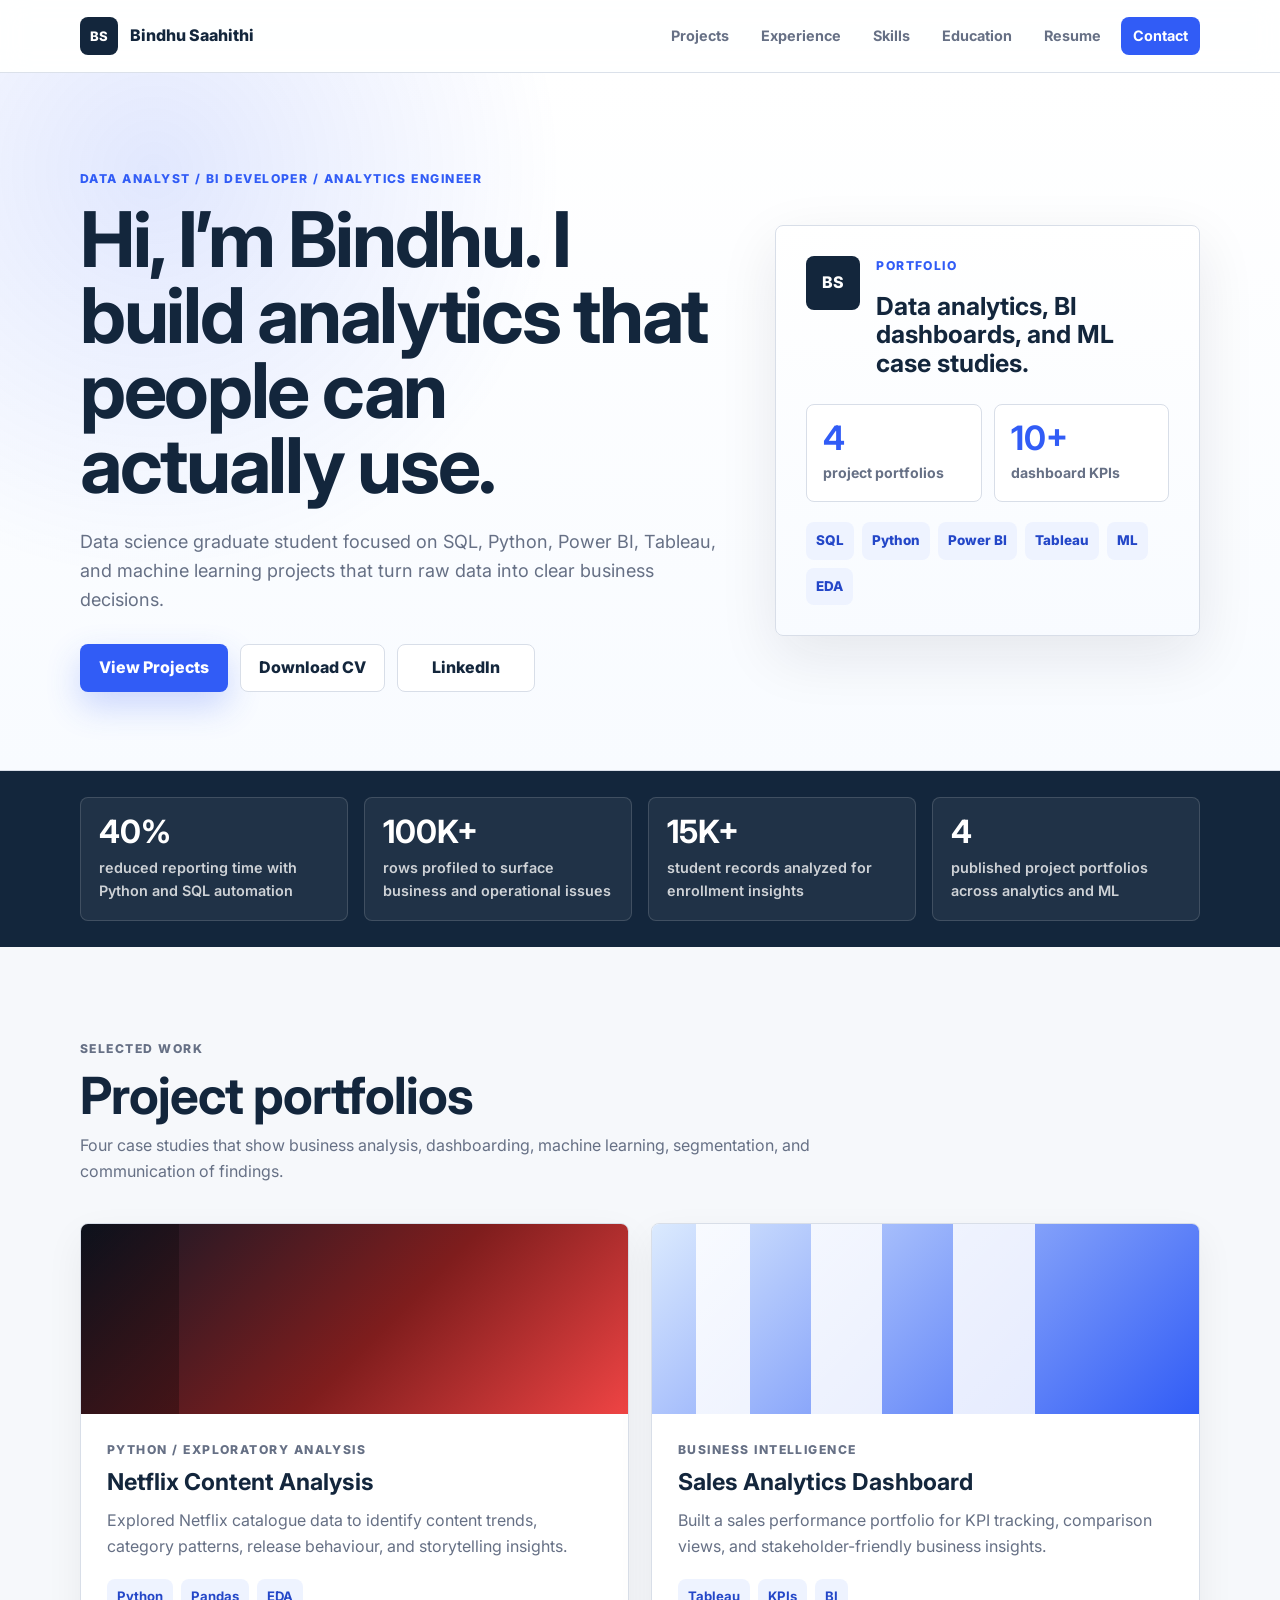
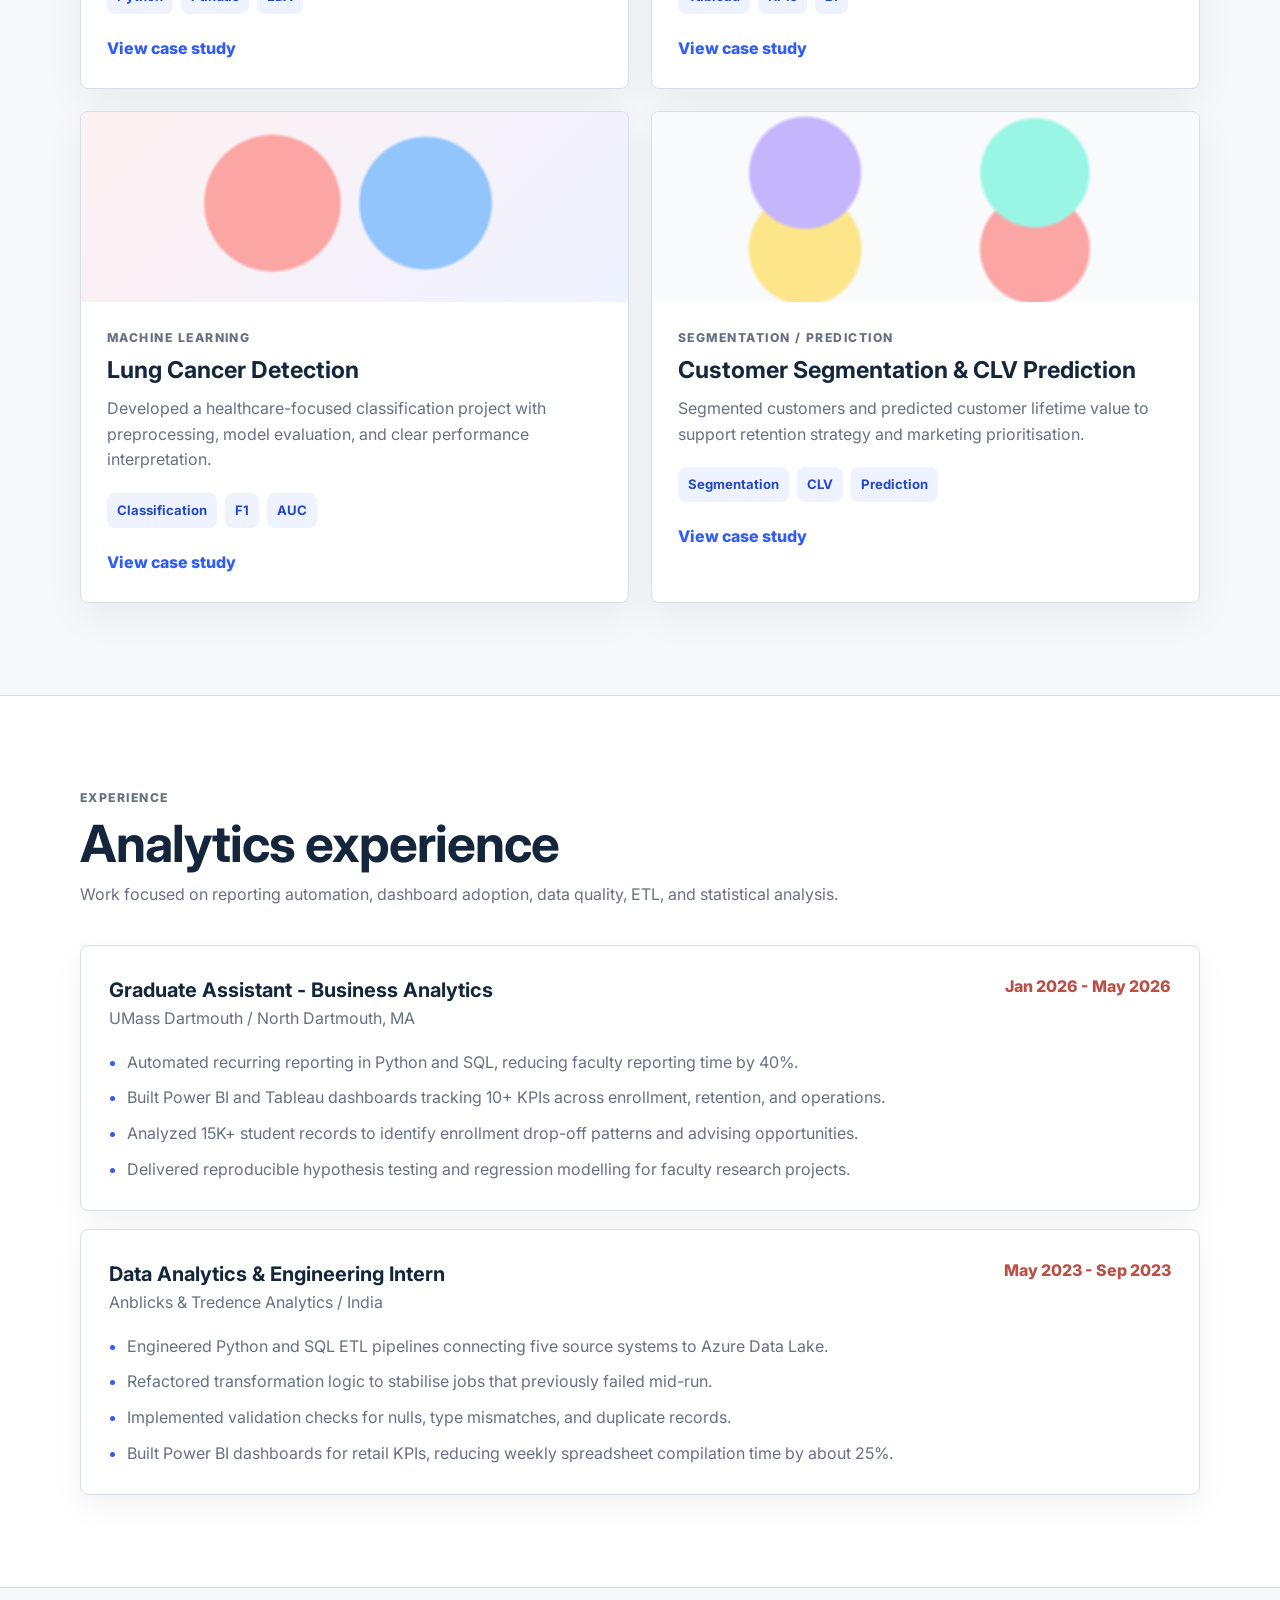
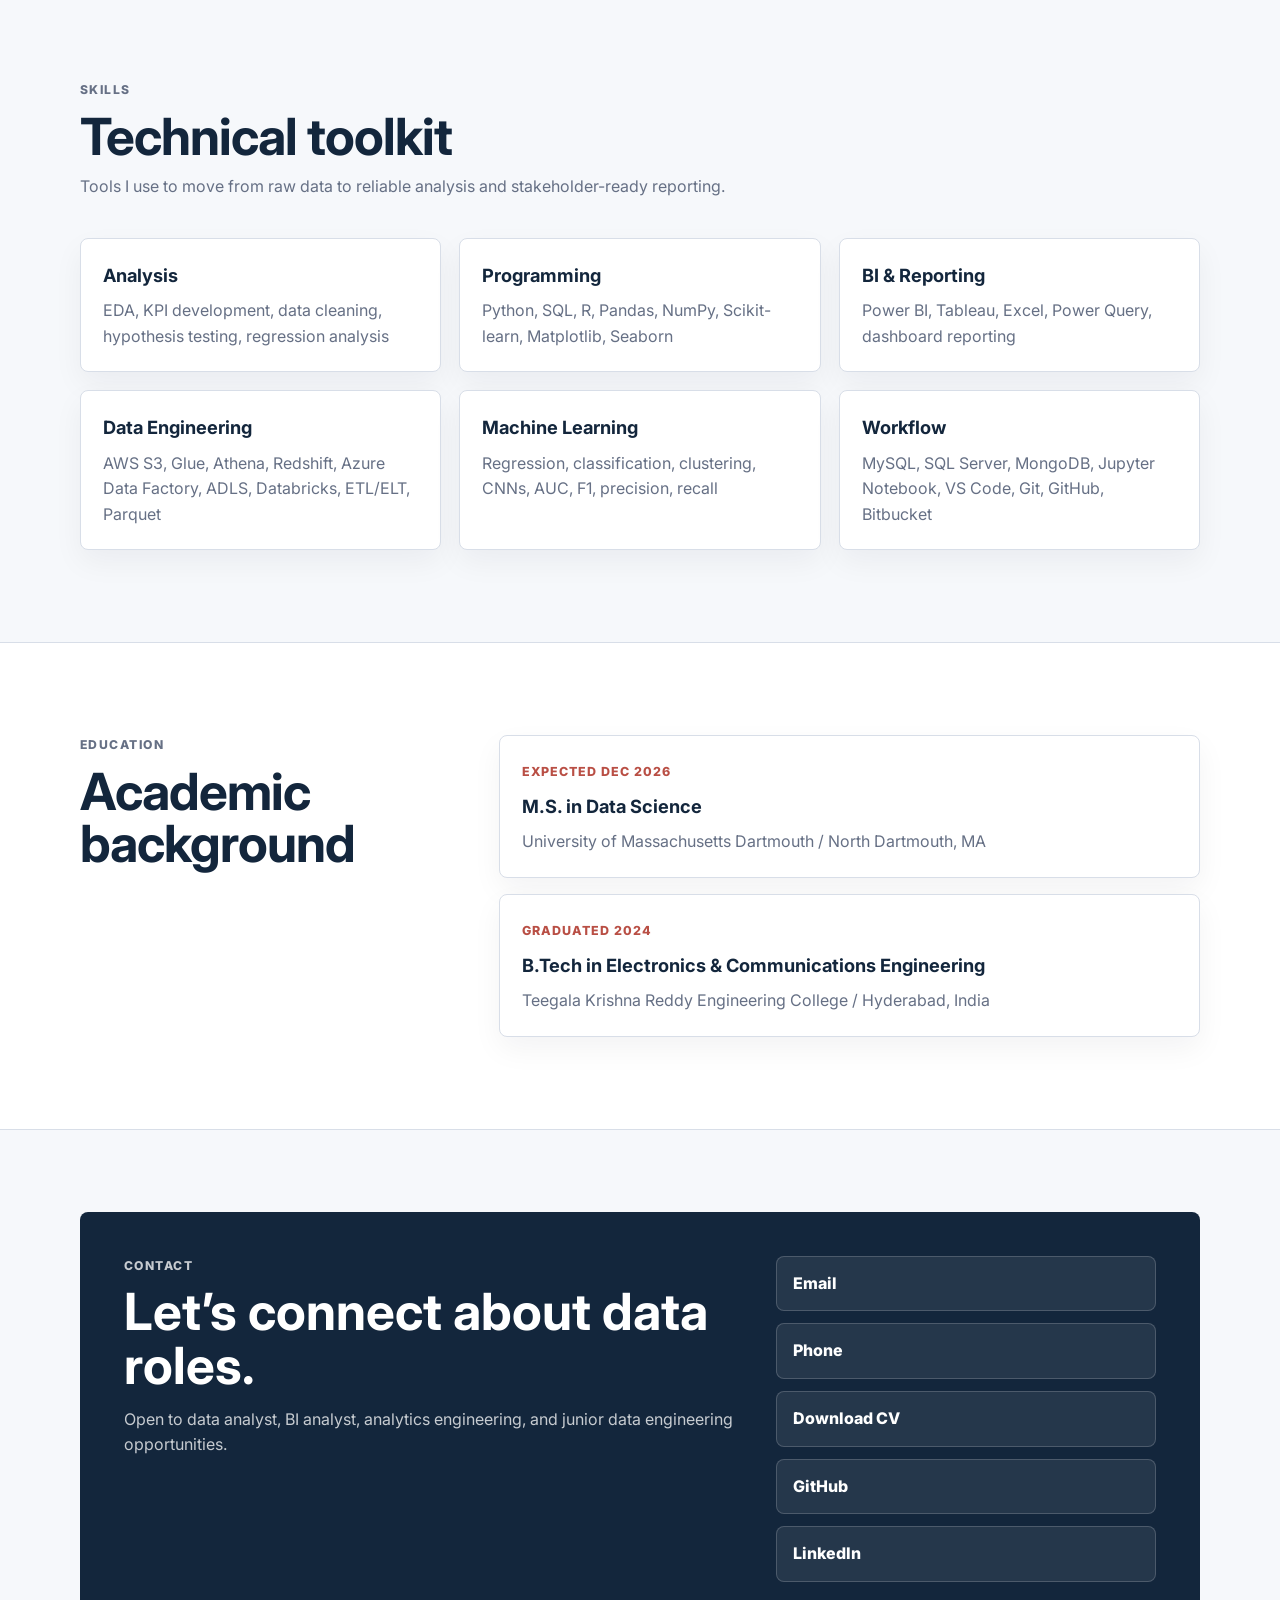
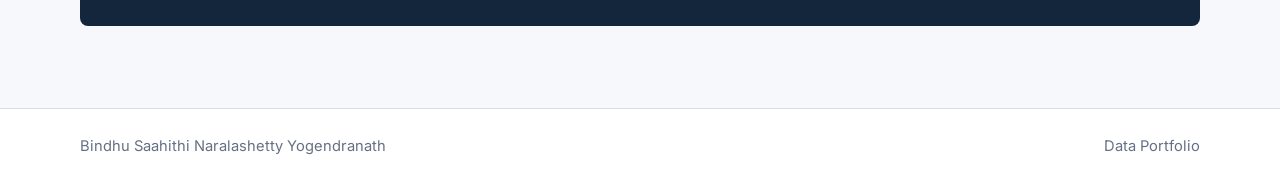
==== commit 9c53ea27: "Refine portfolio hero section" ====
--- a/index.html
+++ b/index.html
@@ -36,10 +36,10 @@
       <div class="container hero-layout">
         <div class="hero-copy">
           <p class="eyebrow">Data Analyst / BI Developer / Analytics Engineer</p>
-          <h1>Building clear, decision-ready analytics from complex data.</h1>
+          <h1>Hi, I’m Bindhu. I build analytics that people can actually use.</h1>
           <p class="hero-text">
-            I am Bindhu Saahithi Naralashetty Yogendranath, a data science graduate student
-            focused on SQL, Python, BI dashboards, machine learning, and practical data storytelling.
+            Data science graduate student focused on SQL, Python, Power BI, Tableau,
+            and machine learning projects that turn raw data into clear business decisions.
           </p>
 
           <div class="hero-actions">
@@ -50,13 +50,30 @@
         </div>
 
         <aside class="hero-card" aria-label="Portfolio summary">
-          <p class="card-label">Portfolio focus</p>
-          <h2>Analytics, dashboards, and applied machine learning.</h2>
-          <div class="hero-stack">
-            <span>SQL reporting</span>
-            <span>Power BI / Tableau</span>
-            <span>Python EDA</span>
-            <span>ML model evaluation</span>
+          <div class="profile-card-top">
+            <div class="profile-mark">BS</div>
+            <div>
+              <p class="card-label">Portfolio</p>
+              <h2>Data analytics, BI dashboards, and ML case studies.</h2>
+            </div>
+          </div>
+          <div class="hero-snapshot">
+            <div>
+              <strong>4</strong>
+              <span>project portfolios</span>
+            </div>
+            <div>
+              <strong>10+</strong>
+              <span>dashboard KPIs</span>
+            </div>
+          </div>
+          <div class="tool-cloud" aria-label="Key tools">
+            <span>SQL</span>
+            <span>Python</span>
+            <span>Power BI</span>
+            <span>Tableau</span>
+            <span>ML</span>
+            <span>EDA</span>
           </div>
         </aside>
       </div>
--- a/style.css
+++ b/style.css
@@ -194,9 +194,28 @@
 .hero-card {
   border: 1px solid var(--line);
   border-radius: 8px;
-  background: rgba(255, 255, 255, 0.92);
+  background:
+    linear-gradient(180deg, rgba(255, 255, 255, 0.96), rgba(248, 251, 255, 0.96));
   box-shadow: var(--shadow);
   padding: 30px;
+}
+
+.profile-card-top {
+  display: grid;
+  grid-template-columns: 54px minmax(0, 1fr);
+  gap: 16px;
+  align-items: start;
+}
+
+.profile-mark {
+  display: grid;
+  width: 54px;
+  height: 54px;
+  place-items: center;
+  border-radius: 8px;
+  background: var(--navy);
+  color: #ffffff;
+  font-weight: 800;
 }
 
 .card-label {
@@ -210,23 +229,52 @@
 
 .hero-card h2 {
   color: var(--navy);
-  font-size: 2rem;
-  line-height: 1.12;
-  margin-bottom: 24px;
-}
-
-.hero-stack {
-  display: grid;
-  gap: 10px;
-}
-
-.hero-stack span {
+  font-size: 1.55rem;
+  line-height: 1.16;
+}
+
+.hero-snapshot {
+  display: grid;
+  grid-template-columns: repeat(2, minmax(0, 1fr));
+  gap: 12px;
+  margin: 26px 0 20px;
+}
+
+.hero-snapshot div {
   border: 1px solid var(--line);
   border-radius: 8px;
-  background: #f8fbff;
-  color: var(--ink);
+  background: #ffffff;
+  padding: 16px;
+}
+
+.hero-snapshot strong {
+  display: block;
+  color: var(--blue);
+  font-size: 2.1rem;
+  line-height: 1;
+  margin-bottom: 8px;
+}
+
+.hero-snapshot span {
+  color: var(--muted);
+  display: block;
+  font-size: 0.88rem;
   font-weight: 700;
-  padding: 12px 14px;
+}
+
+.tool-cloud {
+  display: flex;
+  flex-wrap: wrap;
+  gap: 8px;
+}
+
+.tool-cloud span {
+  border-radius: 8px;
+  background: #eef3ff;
+  color: var(--blue-dark);
+  font-size: 0.84rem;
+  font-weight: 800;
+  padding: 8px 10px;
 }
 
 .impact {
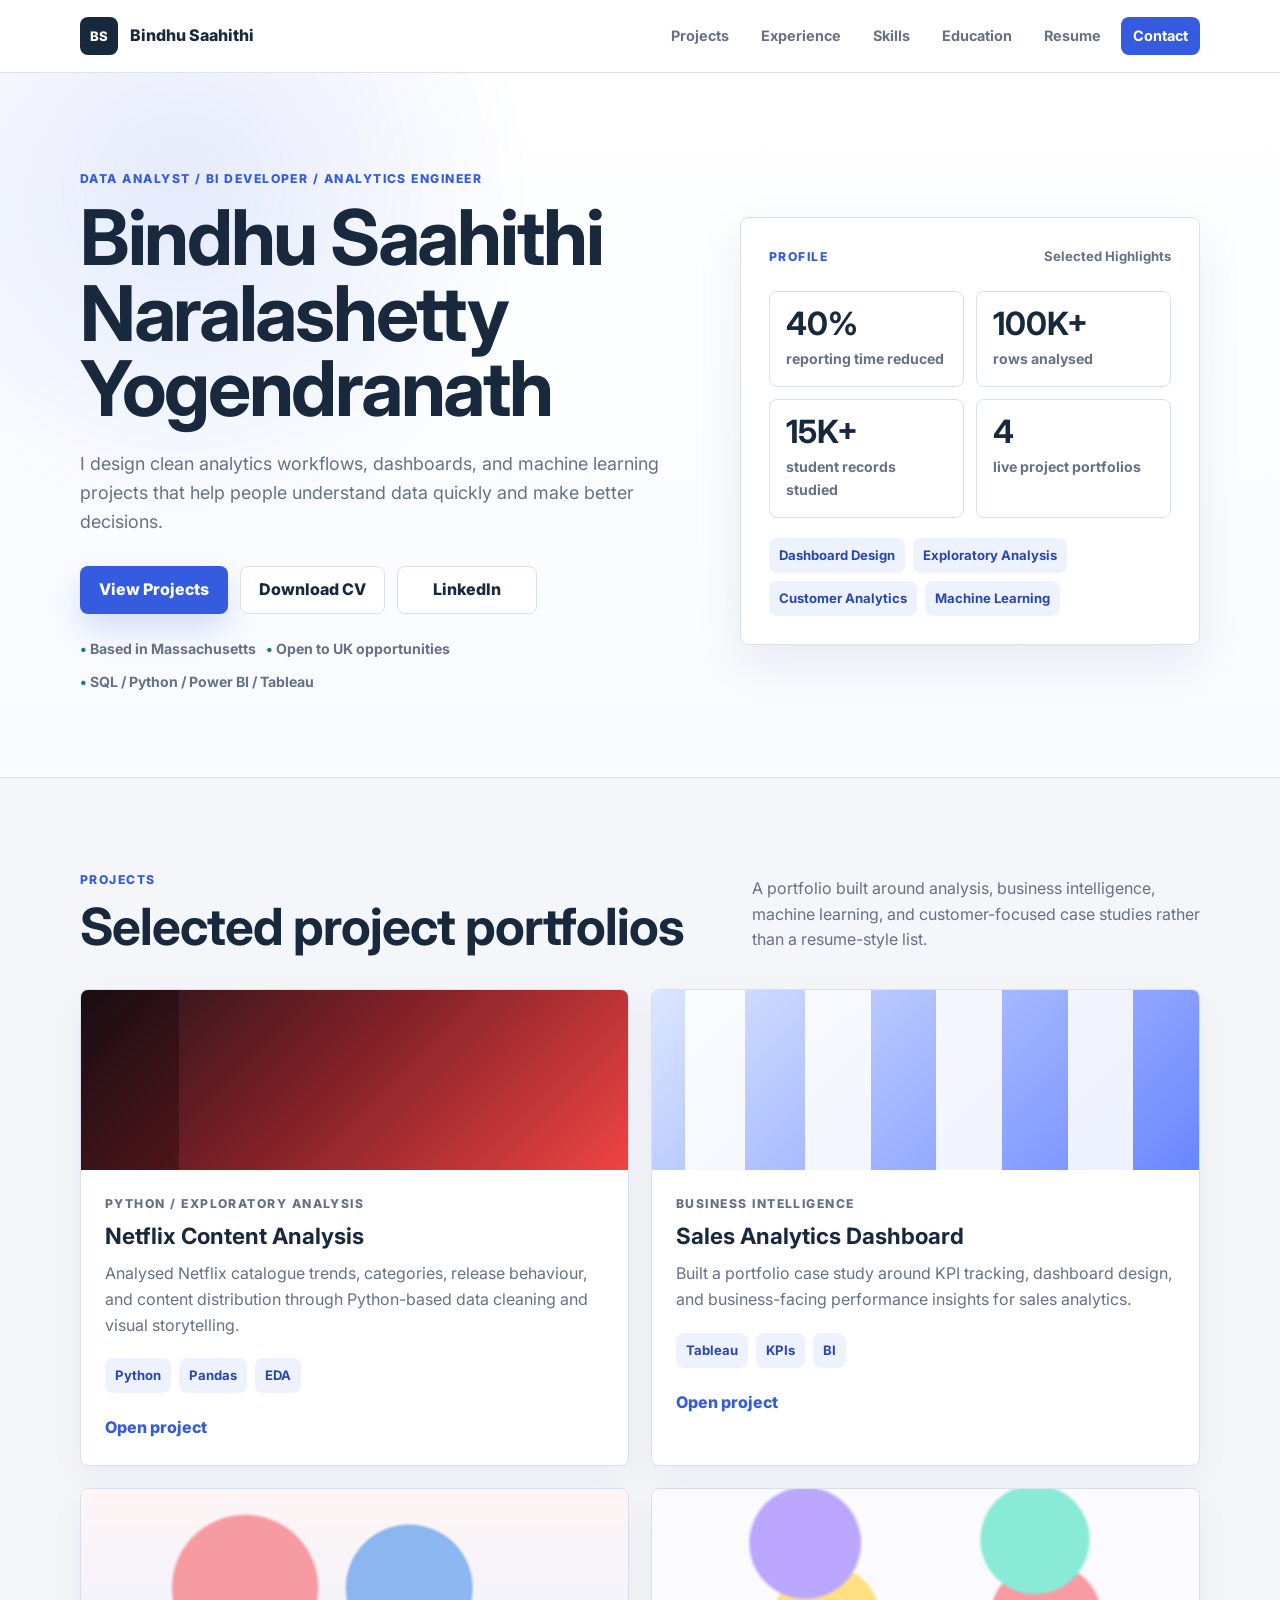
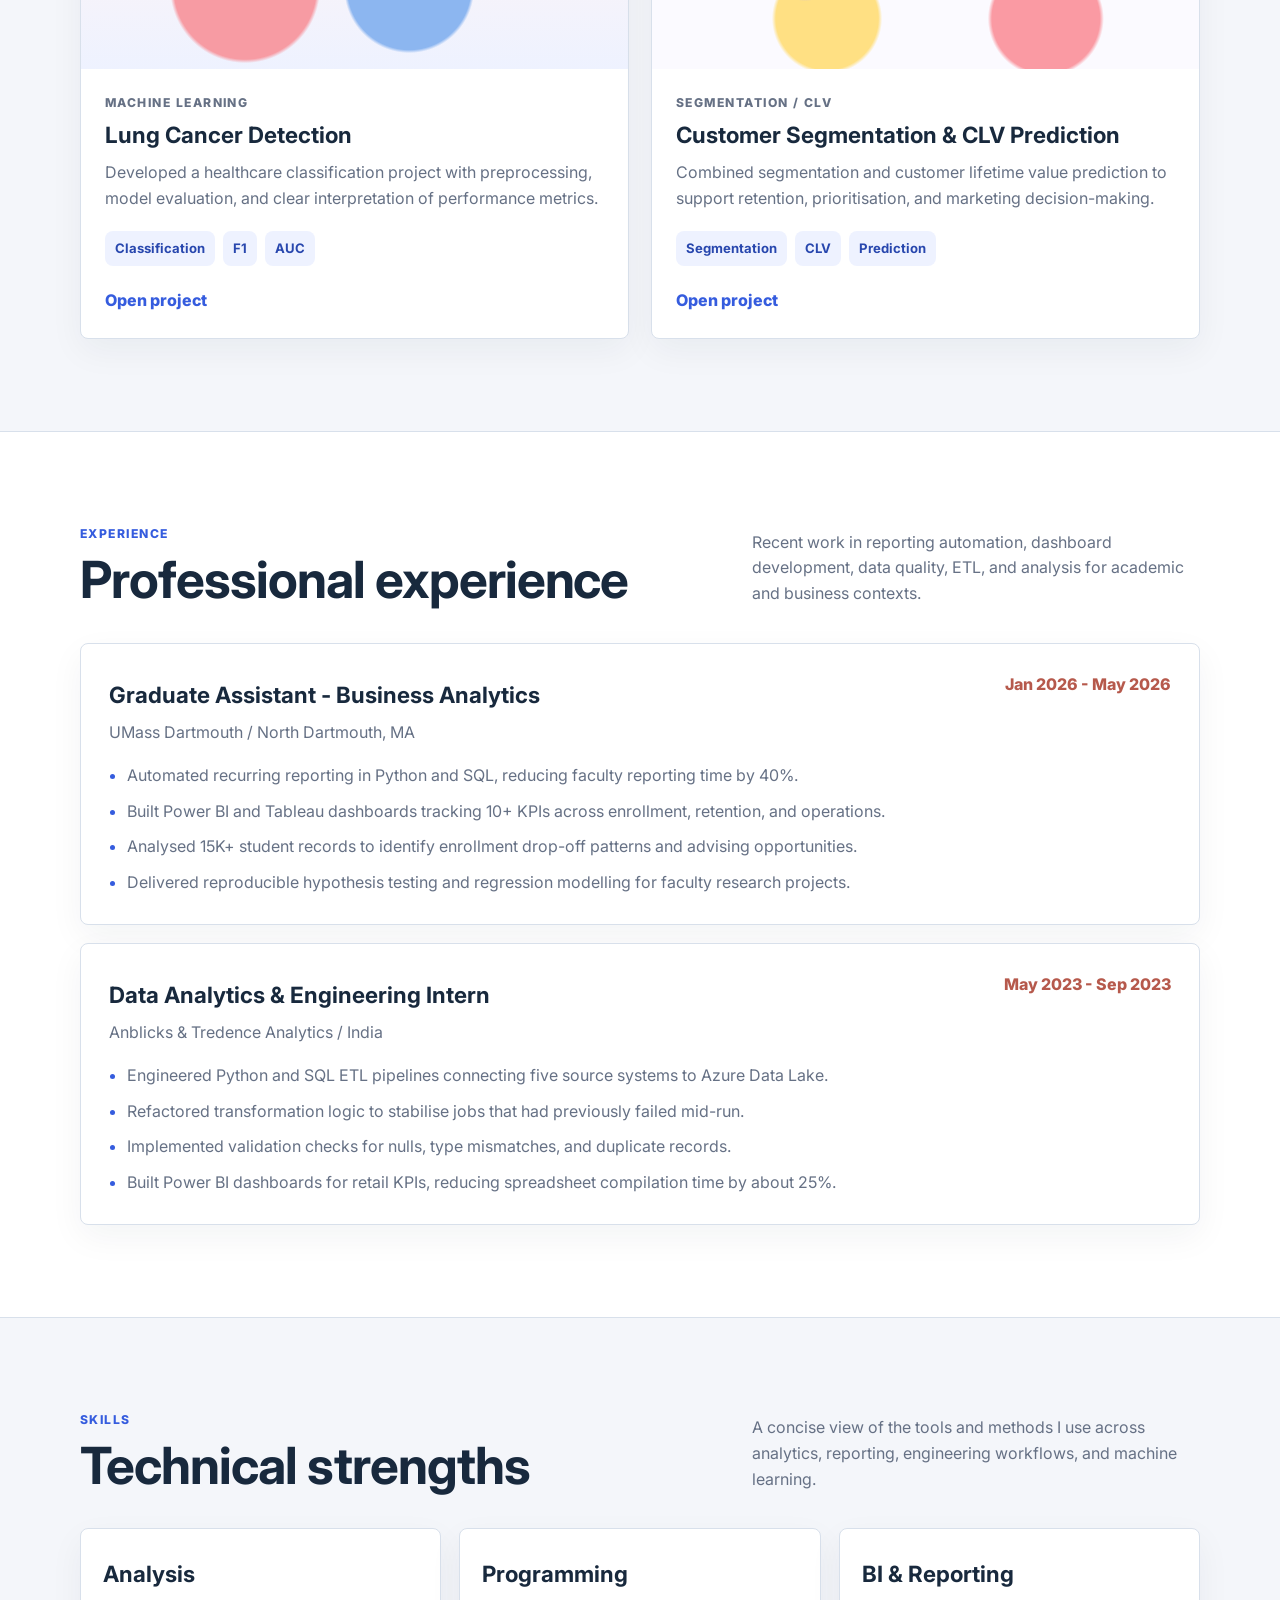
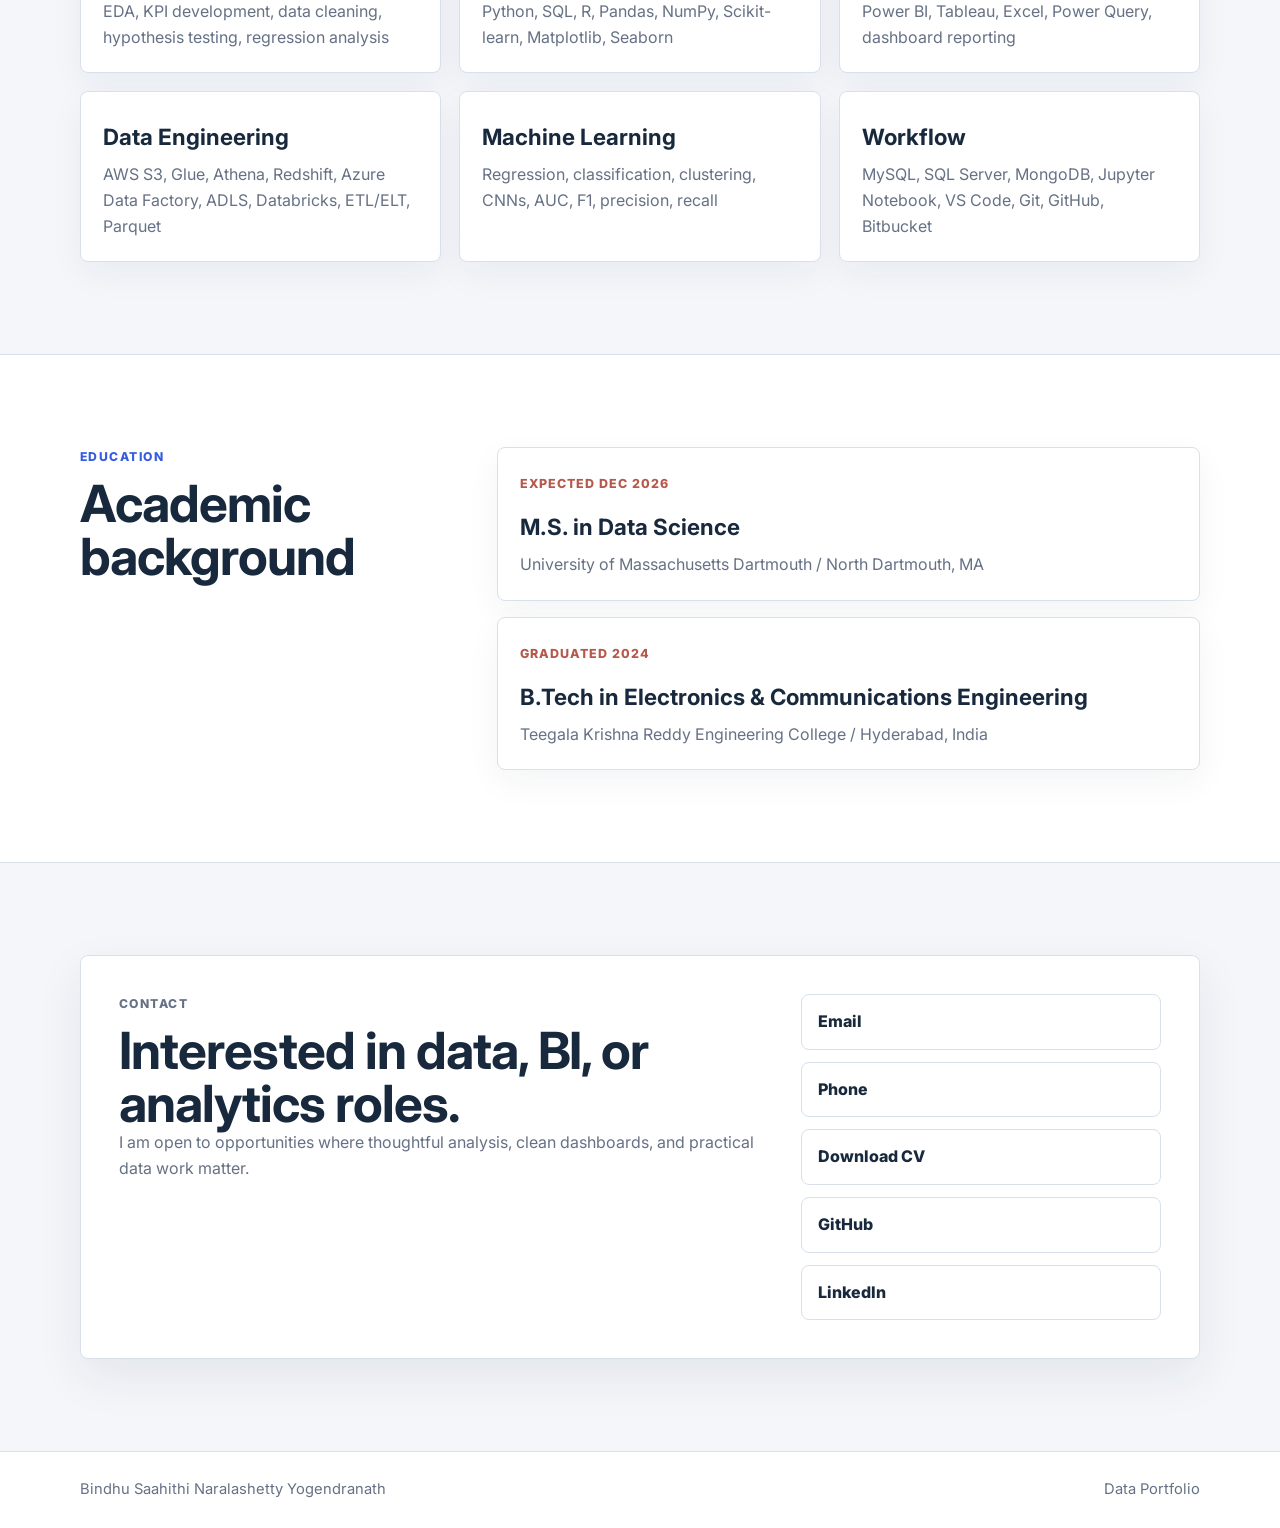
==== commit b4ada2d7: "Redesign portfolio interface for UK job search" ====
--- a/index.html
+++ b/index.html
@@ -5,9 +5,9 @@
   <meta name="viewport" content="width=device-width, initial-scale=1.0" />
   <meta
     name="description"
-    content="Portfolio for Bindhu Saahithi Naralashetty Yogendranath, a data analyst and BI developer focused on SQL, Python, dashboards, machine learning, and data storytelling."
+    content="Portfolio for Bindhu Saahithi Naralashetty Yogendranath, a data analyst focused on BI dashboards, SQL, Python, machine learning, and customer analytics."
   />
-  <title>Bindhu Saahithi | Data Portfolio</title>
+  <title>Bindhu Saahithi | Portfolio</title>
   <link rel="preconnect" href="https://fonts.googleapis.com" />
   <link rel="preconnect" href="https://fonts.gstatic.com" crossorigin />
   <link href="https://fonts.googleapis.com/css2?family=Inter:wght@400;500;600;700;800&display=swap" rel="stylesheet" />
@@ -16,30 +16,31 @@
 <body>
   <header class="site-header">
     <nav class="container nav" aria-label="Primary navigation">
-      <a class="brand" href="#top" aria-label="Bindhu Saahithi portfolio home">
-        <span>BS</span>
-        Bindhu Saahithi
+      <a class="brand" href="#top" aria-label="Bindhu Saahithi home">
+        <span class="brand-mark">BS</span>
+        <span>Bindhu Saahithi</span>
       </a>
+
       <ul class="nav-links">
         <li><a href="#projects">Projects</a></li>
         <li><a href="#experience">Experience</a></li>
         <li><a href="#skills">Skills</a></li>
         <li><a href="#education">Education</a></li>
         <li><a href="resume.html">Resume</a></li>
-        <li><a class="nav-button" href="#contact">Contact</a></li>
+        <li><a class="nav-cta" href="#contact">Contact</a></li>
       </ul>
     </nav>
   </header>
 
   <main id="top">
     <section class="hero">
-      <div class="container hero-layout">
+      <div class="container hero-grid">
         <div class="hero-copy">
           <p class="eyebrow">Data Analyst / BI Developer / Analytics Engineer</p>
-          <h1>Hi, I’m Bindhu. I build analytics that people can actually use.</h1>
-          <p class="hero-text">
-            Data science graduate student focused on SQL, Python, Power BI, Tableau,
-            and machine learning projects that turn raw data into clear business decisions.
+          <h1>Bindhu Saahithi Naralashetty Yogendranath</h1>
+          <p class="hero-subtitle">
+            I design clean analytics workflows, dashboards, and machine learning projects
+            that help people understand data quickly and make better decisions.
           </p>
 
           <div class="hero-actions">
@@ -47,157 +48,154 @@
             <a class="button secondary" href="Bindhu_Saahithi_CV.pdf" download>Download CV</a>
             <a class="button secondary" href="https://www.linkedin.com/in/bindhu-saahithi-naralashetty-yogendranath/" target="_blank" rel="noreferrer">LinkedIn</a>
           </div>
-        </div>
-
-        <aside class="hero-card" aria-label="Portfolio summary">
-          <div class="profile-card-top">
-            <div class="profile-mark">BS</div>
-            <div>
-              <p class="card-label">Portfolio</p>
-              <h2>Data analytics, BI dashboards, and ML case studies.</h2>
-            </div>
-          </div>
-          <div class="hero-snapshot">
-            <div>
+
+          <div class="hero-notes">
+            <span>Based in Massachusetts</span>
+            <span>Open to UK opportunities</span>
+            <span>SQL / Python / Power BI / Tableau</span>
+          </div>
+        </div>
+
+        <aside class="hero-panel" aria-label="Portfolio summary">
+          <div class="hero-panel-top">
+            <p class="eyebrow">Profile</p>
+            <span>Selected Highlights</span>
+          </div>
+
+          <div class="hero-stats">
+            <article>
+              <strong>40%</strong>
+              <span>reporting time reduced</span>
+            </article>
+            <article>
+              <strong>100K+</strong>
+              <span>rows analysed</span>
+            </article>
+            <article>
+              <strong>15K+</strong>
+              <span>student records studied</span>
+            </article>
+            <article>
               <strong>4</strong>
-              <span>project portfolios</span>
-            </div>
-            <div>
-              <strong>10+</strong>
-              <span>dashboard KPIs</span>
-            </div>
-          </div>
-          <div class="tool-cloud" aria-label="Key tools">
-            <span>SQL</span>
-            <span>Python</span>
-            <span>Power BI</span>
-            <span>Tableau</span>
-            <span>ML</span>
-            <span>EDA</span>
+              <span>live project portfolios</span>
+            </article>
+          </div>
+
+          <div class="hero-areas">
+            <span>Dashboard Design</span>
+            <span>Exploratory Analysis</span>
+            <span>Customer Analytics</span>
+            <span>Machine Learning</span>
           </div>
         </aside>
-      </div>
-    </section>
-
-    <section class="impact" aria-label="Selected impact metrics">
-      <div class="container impact-grid">
-        <article>
-          <strong>40%</strong>
-          <span>reduced reporting time with Python and SQL automation</span>
-        </article>
-        <article>
-          <strong>100K+</strong>
-          <span>rows profiled to surface business and operational issues</span>
-        </article>
-        <article>
-          <strong>15K+</strong>
-          <span>student records analyzed for enrollment insights</span>
-        </article>
-        <article>
-          <strong>4</strong>
-          <span>published project portfolios across analytics and ML</span>
-        </article>
       </div>
     </section>
 
     <section id="projects" class="section">
       <div class="container">
-        <div class="section-heading">
-          <p class="eyebrow">Selected Work</p>
-          <h2>Project portfolios</h2>
+        <div class="section-head">
+          <div>
+            <p class="eyebrow">Projects</p>
+            <h2>Selected project portfolios</h2>
+          </div>
           <p>
-            Four case studies that show business analysis, dashboarding, machine learning,
-            segmentation, and communication of findings.
+            A portfolio built around analysis, business intelligence, machine learning,
+            and customer-focused case studies rather than a resume-style list.
           </p>
         </div>
 
         <div class="project-grid">
           <article class="project-card">
-            <div class="project-media netflix-media" aria-hidden="true"></div>
-            <div class="project-content">
-              <p class="project-type">Python / Exploratory Analysis</p>
+            <div class="project-visual netflix-visual" aria-hidden="true"></div>
+            <div class="project-body">
+              <p class="project-label">Python / Exploratory Analysis</p>
               <h3>Netflix Content Analysis</h3>
               <p>
-                Explored Netflix catalogue data to identify content trends, category patterns,
-                release behaviour, and storytelling insights.
+                Analysed Netflix catalogue trends, categories, release behaviour, and content distribution
+                through Python-based data cleaning and visual storytelling.
               </p>
-              <div class="tool-row">
+              <div class="project-tags">
                 <span>Python</span>
                 <span>Pandas</span>
                 <span>EDA</span>
               </div>
-              <a href="https://bindhusaahithi.github.io/Netflix-Analysis/" target="_blank" rel="noreferrer">View case study</a>
+              <a href="https://bindhusaahithi.github.io/Netflix-Analysis/" target="_blank" rel="noreferrer">Open project</a>
             </div>
           </article>
 
           <article class="project-card">
-            <div class="project-media sales-media" aria-hidden="true"></div>
-            <div class="project-content">
-              <p class="project-type">Business Intelligence</p>
+            <div class="project-visual sales-visual" aria-hidden="true"></div>
+            <div class="project-body">
+              <p class="project-label">Business Intelligence</p>
               <h3>Sales Analytics Dashboard</h3>
               <p>
-                Built a sales performance portfolio for KPI tracking, comparison views,
-                and stakeholder-friendly business insights.
+                Built a portfolio case study around KPI tracking, dashboard design, and business-facing
+                performance insights for sales analytics.
               </p>
-              <div class="tool-row">
+              <div class="project-tags">
                 <span>Tableau</span>
                 <span>KPIs</span>
                 <span>BI</span>
               </div>
-              <a href="https://bindhusaahithi.github.io/Sales-Analytics/" target="_blank" rel="noreferrer">View case study</a>
+              <a href="https://bindhusaahithi.github.io/Sales-Analytics/" target="_blank" rel="noreferrer">Open project</a>
             </div>
           </article>
 
           <article class="project-card">
-            <div class="project-media lung-media" aria-hidden="true"></div>
-            <div class="project-content">
-              <p class="project-type">Machine Learning</p>
+            <div class="project-visual lung-visual" aria-hidden="true"></div>
+            <div class="project-body">
+              <p class="project-label">Machine Learning</p>
               <h3>Lung Cancer Detection</h3>
               <p>
-                Developed a healthcare-focused classification project with preprocessing,
-                model evaluation, and clear performance interpretation.
+                Developed a healthcare classification project with preprocessing, model evaluation,
+                and clear interpretation of performance metrics.
               </p>
-              <div class="tool-row">
+              <div class="project-tags">
                 <span>Classification</span>
                 <span>F1</span>
                 <span>AUC</span>
               </div>
-              <a href="https://bindhusaahithi.github.io/Lung-cancer-detection/" target="_blank" rel="noreferrer">View case study</a>
+              <a href="https://bindhusaahithi.github.io/Lung-cancer-detection/" target="_blank" rel="noreferrer">Open project</a>
             </div>
           </article>
 
           <article class="project-card">
-            <div class="project-media customer-media" aria-hidden="true"></div>
-            <div class="project-content">
-              <p class="project-type">Segmentation / Prediction</p>
+            <div class="project-visual customer-visual" aria-hidden="true"></div>
+            <div class="project-body">
+              <p class="project-label">Segmentation / CLV</p>
               <h3>Customer Segmentation & CLV Prediction</h3>
               <p>
-                Segmented customers and predicted customer lifetime value to support
-                retention strategy and marketing prioritisation.
+                Combined segmentation and customer lifetime value prediction to support retention,
+                prioritisation, and marketing decision-making.
               </p>
-              <div class="tool-row">
+              <div class="project-tags">
                 <span>Segmentation</span>
                 <span>CLV</span>
                 <span>Prediction</span>
               </div>
-              <a href="https://bindhusaahithi.github.io/Customer-Segmentation-Customer-Lifetime-Value-Prediction/" target="_blank" rel="noreferrer">View case study</a>
-            </div>
-          </article>
-        </div>
-      </div>
-    </section>
-
-    <section id="experience" class="section section-muted">
+              <a href="https://bindhusaahithi.github.io/Customer-Segmentation-Customer-Lifetime-Value-Prediction/" target="_blank" rel="noreferrer">Open project</a>
+            </div>
+          </article>
+        </div>
+      </div>
+    </section>
+
+    <section id="experience" class="section section-alt">
       <div class="container">
-        <div class="section-heading">
-          <p class="eyebrow">Experience</p>
-          <h2>Analytics experience</h2>
-          <p>Work focused on reporting automation, dashboard adoption, data quality, ETL, and statistical analysis.</p>
+        <div class="section-head">
+          <div>
+            <p class="eyebrow">Experience</p>
+            <h2>Professional experience</h2>
+          </div>
+          <p>
+            Recent work in reporting automation, dashboard development, data quality, ETL,
+            and analysis for academic and business contexts.
+          </p>
         </div>
 
         <div class="experience-list">
           <article class="experience-card">
-            <div class="experience-title">
+            <div class="experience-top">
               <div>
                 <h3>Graduate Assistant - Business Analytics</h3>
                 <p>UMass Dartmouth / North Dartmouth, MA</p>
@@ -207,13 +205,13 @@
             <ul>
               <li>Automated recurring reporting in Python and SQL, reducing faculty reporting time by 40%.</li>
               <li>Built Power BI and Tableau dashboards tracking 10+ KPIs across enrollment, retention, and operations.</li>
-              <li>Analyzed 15K+ student records to identify enrollment drop-off patterns and advising opportunities.</li>
+              <li>Analysed 15K+ student records to identify enrollment drop-off patterns and advising opportunities.</li>
               <li>Delivered reproducible hypothesis testing and regression modelling for faculty research projects.</li>
             </ul>
           </article>
 
           <article class="experience-card">
-            <div class="experience-title">
+            <div class="experience-top">
               <div>
                 <h3>Data Analytics & Engineering Intern</h3>
                 <p>Anblicks & Tredence Analytics / India</p>
@@ -222,9 +220,9 @@
             </div>
             <ul>
               <li>Engineered Python and SQL ETL pipelines connecting five source systems to Azure Data Lake.</li>
-              <li>Refactored transformation logic to stabilise jobs that previously failed mid-run.</li>
+              <li>Refactored transformation logic to stabilise jobs that had previously failed mid-run.</li>
               <li>Implemented validation checks for nulls, type mismatches, and duplicate records.</li>
-              <li>Built Power BI dashboards for retail KPIs, reducing weekly spreadsheet compilation time by about 25%.</li>
+              <li>Built Power BI dashboards for retail KPIs, reducing spreadsheet compilation time by about 25%.</li>
             </ul>
           </article>
         </div>
@@ -233,10 +231,15 @@
 
     <section id="skills" class="section">
       <div class="container">
-        <div class="section-heading">
-          <p class="eyebrow">Skills</p>
-          <h2>Technical toolkit</h2>
-          <p>Tools I use to move from raw data to reliable analysis and stakeholder-ready reporting.</p>
+        <div class="section-head">
+          <div>
+            <p class="eyebrow">Skills</p>
+            <h2>Technical strengths</h2>
+          </div>
+          <p>
+            A concise view of the tools and methods I use across analytics, reporting,
+            engineering workflows, and machine learning.
+          </p>
         </div>
 
         <div class="skills-grid">
@@ -268,11 +271,13 @@
       </div>
     </section>
 
-    <section id="education" class="section section-muted">
-      <div class="container education-layout">
-        <div class="section-heading">
-          <p class="eyebrow">Education</p>
-          <h2>Academic background</h2>
+    <section id="education" class="section section-alt">
+      <div class="container education-grid">
+        <div class="section-head">
+          <div>
+            <p class="eyebrow">Education</p>
+            <h2>Academic background</h2>
+          </div>
         </div>
         <div class="education-list">
           <article>
@@ -289,13 +294,14 @@
       </div>
     </section>
 
-    <section id="contact" class="contact-section">
-      <div class="container contact-card">
+    <section id="contact" class="section">
+      <div class="container contact-panel">
         <div>
           <p class="eyebrow">Contact</p>
-          <h2>Let’s connect about data roles.</h2>
+          <h2>Interested in data, BI, or analytics roles.</h2>
           <p>
-            Open to data analyst, BI analyst, analytics engineering, and junior data engineering opportunities.
+            I am open to opportunities where thoughtful analysis, clean dashboards,
+            and practical data work matter.
           </p>
         </div>
         <div class="contact-links">
--- a/style.css
+++ b/style.css
@@ -1,17 +1,17 @@
 :root {
-  --ink: #111827;
-  --muted: #667085;
-  --soft: #f6f8fb;
+  --ink: #152235;
+  --muted: #667185;
+  --soft: #f4f6fa;
   --paper: #ffffff;
-  --line: #d8dee8;
-  --blue: #315cf6;
-  --blue-dark: #2447c8;
-  --navy: #13263c;
-  --teal: #0f766e;
-  --rose: #b94f45;
-  --amber: #b7791f;
-  --violet: #6059d9;
-  --shadow: 0 20px 60px rgba(17, 24, 39, 0.09);
+  --line: #d8e0eb;
+  --navy: #18293d;
+  --blue: #355cde;
+  --blue-dark: #2847ae;
+  --teal: #138074;
+  --rose: #b6594c;
+  --gold: #bc8325;
+  --violet: #6a64d8;
+  --shadow: 0 18px 48px rgba(21, 34, 53, 0.08);
 }
 
 * {
@@ -45,8 +45,8 @@
   position: sticky;
   top: 0;
   z-index: 20;
-  border-bottom: 1px solid rgba(216, 222, 232, 0.9);
-  background: rgba(255, 255, 255, 0.9);
+  border-bottom: 1px solid rgba(216, 224, 235, 0.88);
+  background: rgba(255, 255, 255, 0.92);
   backdrop-filter: blur(14px);
 }
 
@@ -55,7 +55,7 @@
   min-height: 72px;
   align-items: center;
   justify-content: space-between;
-  gap: 24px;
+  gap: 20px;
 }
 
 .brand {
@@ -66,7 +66,7 @@
   font-weight: 800;
 }
 
-.brand span {
+.brand-mark {
   display: grid;
   width: 38px;
   height: 38px;
@@ -96,32 +96,32 @@
 }
 
 .nav-links a:hover {
-  background: #eef3ff;
+  background: #edf2ff;
   color: var(--blue);
 }
 
-.nav-button {
+.nav-cta {
   background: var(--blue);
   color: #ffffff !important;
 }
 
 .hero {
   background:
-    radial-gradient(circle at 12% 14%, rgba(49, 92, 246, 0.14), transparent 32%),
+    radial-gradient(circle at 14% 16%, rgba(53, 92, 222, 0.12), transparent 28%),
     linear-gradient(180deg, #ffffff 0%, #f8fbff 100%);
   border-bottom: 1px solid var(--line);
-  padding: 96px 0 78px;
-}
-
-.hero-layout {
-  display: grid;
-  grid-template-columns: minmax(0, 1.08fr) minmax(320px, 0.72fr);
-  gap: 58px;
+  padding: 96px 0 84px;
+}
+
+.hero-grid {
+  display: grid;
+  grid-template-columns: minmax(0, 1.05fr) minmax(320px, 0.8fr);
+  gap: 56px;
   align-items: center;
 }
 
 .eyebrow,
-.project-type {
+.project-label {
   color: var(--blue);
   font-size: 0.76rem;
   font-weight: 800;
@@ -131,16 +131,15 @@
 
 .hero h1 {
   color: var(--navy);
-  font-size: clamp(2.7rem, 6vw, 5.25rem);
+  font-size: clamp(2.8rem, 6vw, 5rem);
   letter-spacing: -0.03em;
   line-height: 0.98;
-  margin-top: 14px;
-  max-width: 860px;
-}
-
-.hero-text {
-  color: var(--muted);
-  font-size: 1.13rem;
+  margin-top: 12px;
+}
+
+.hero-subtitle {
+  color: var(--muted);
+  font-size: 1.12rem;
   max-width: 720px;
   margin: 24px 0 30px;
 }
@@ -153,8 +152,8 @@
 
 .button {
   display: inline-flex;
+  min-width: 140px;
   min-height: 48px;
-  min-width: 138px;
   align-items: center;
   justify-content: center;
   border: 1px solid transparent;
@@ -165,7 +164,7 @@
 
 .button.primary {
   background: var(--blue);
-  box-shadow: 0 14px 34px rgba(49, 92, 246, 0.24);
+  box-shadow: 0 14px 34px rgba(53, 92, 222, 0.2);
   color: #ffffff;
 }
 
@@ -175,250 +174,210 @@
   color: var(--navy);
 }
 
-.button:hover,
+.hero-notes {
+  display: flex;
+  flex-wrap: wrap;
+  gap: 10px;
+  margin-top: 24px;
+}
+
+.hero-notes span {
+  color: var(--muted);
+  font-size: 0.88rem;
+  font-weight: 700;
+}
+
+.hero-notes span::before {
+  color: var(--teal);
+  content: "• ";
+}
+
+.hero-panel {
+  border: 1px solid var(--line);
+  border-radius: 8px;
+  background: rgba(255, 255, 255, 0.94);
+  box-shadow: var(--shadow);
+  padding: 28px;
+}
+
+.hero-panel-top {
+  display: flex;
+  align-items: center;
+  justify-content: space-between;
+  gap: 14px;
+}
+
+.hero-panel-top span {
+  color: var(--muted);
+  font-size: 0.82rem;
+  font-weight: 700;
+}
+
+.hero-stats {
+  display: grid;
+  grid-template-columns: repeat(2, minmax(0, 1fr));
+  gap: 12px;
+  margin: 24px 0 20px;
+}
+
+.hero-stats article {
+  border: 1px solid var(--line);
+  border-radius: 8px;
+  background: #ffffff;
+  padding: 16px;
+}
+
+.hero-stats strong {
+  display: block;
+  color: var(--navy);
+  font-size: 2rem;
+  line-height: 1;
+  margin-bottom: 8px;
+}
+
+.hero-stats span {
+  color: var(--muted);
+  display: block;
+  font-size: 0.88rem;
+  font-weight: 700;
+}
+
+.hero-areas {
+  display: flex;
+  flex-wrap: wrap;
+  gap: 8px;
+}
+
+.hero-areas span,
+.project-tags span {
+  border-radius: 8px;
+  background: #eef2ff;
+  color: var(--blue-dark);
+  font-size: 0.82rem;
+  font-weight: 700;
+  padding: 7px 10px;
+}
+
+.section {
+  padding: 92px 0;
+}
+
+.section-alt {
+  border-block: 1px solid var(--line);
+  background: #ffffff;
+}
+
+.section-head {
+  display: grid;
+  grid-template-columns: minmax(0, 0.88fr) minmax(260px, 0.62fr);
+  gap: 36px;
+  align-items: end;
+  margin-bottom: 36px;
+}
+
+.section-head h2,
+.contact-panel h2 {
+  color: var(--navy);
+  font-size: clamp(2rem, 4vw, 3.4rem);
+  letter-spacing: -0.02em;
+  line-height: 1.04;
+  margin-top: 10px;
+}
+
+.section-head p:not(.eyebrow),
+.contact-panel p {
+  color: var(--muted);
+}
+
+.project-grid {
+  display: grid;
+  grid-template-columns: repeat(2, minmax(0, 1fr));
+  gap: 22px;
+}
+
+.project-card,
+.experience-card,
+.skills-grid article,
+.education-list article {
+  overflow: hidden;
+  border: 1px solid var(--line);
+  border-radius: 8px;
+  background: var(--paper);
+  box-shadow: 0 12px 34px rgba(21, 34, 53, 0.05);
+  transition: transform 160ms ease, box-shadow 160ms ease, border-color 160ms ease;
+}
+
 .project-card:hover,
 .experience-card:hover,
 .skills-grid article:hover,
 .education-list article:hover {
+  border-color: rgba(53, 92, 222, 0.24);
+  box-shadow: var(--shadow);
   transform: translateY(-2px);
 }
 
-.button,
-.project-card,
-.experience-card,
-.skills-grid article,
-.education-list article {
-  transition: transform 160ms ease, box-shadow 160ms ease, border-color 160ms ease;
-}
-
-.hero-card {
-  border: 1px solid var(--line);
-  border-radius: 8px;
+.project-visual {
+  min-height: 180px;
+}
+
+.netflix-visual {
   background:
-    linear-gradient(180deg, rgba(255, 255, 255, 0.96), rgba(248, 251, 255, 0.96));
-  box-shadow: var(--shadow);
-  padding: 30px;
-}
-
-.profile-card-top {
-  display: grid;
-  grid-template-columns: 54px minmax(0, 1fr);
-  gap: 16px;
-  align-items: start;
-}
-
-.profile-mark {
-  display: grid;
-  width: 54px;
-  height: 54px;
-  place-items: center;
-  border-radius: 8px;
-  background: var(--navy);
-  color: #ffffff;
-  font-weight: 800;
-}
-
-.card-label {
-  color: var(--blue);
-  font-size: 0.76rem;
-  font-weight: 800;
-  letter-spacing: 0.12em;
-  margin-bottom: 16px;
-  text-transform: uppercase;
-}
-
-.hero-card h2 {
-  color: var(--navy);
-  font-size: 1.55rem;
-  line-height: 1.16;
-}
-
-.hero-snapshot {
-  display: grid;
-  grid-template-columns: repeat(2, minmax(0, 1fr));
-  gap: 12px;
-  margin: 26px 0 20px;
-}
-
-.hero-snapshot div {
-  border: 1px solid var(--line);
-  border-radius: 8px;
-  background: #ffffff;
-  padding: 16px;
-}
-
-.hero-snapshot strong {
-  display: block;
-  color: var(--blue);
-  font-size: 2.1rem;
-  line-height: 1;
-  margin-bottom: 8px;
-}
-
-.hero-snapshot span {
-  color: var(--muted);
-  display: block;
-  font-size: 0.88rem;
-  font-weight: 700;
-}
-
-.tool-cloud {
-  display: flex;
-  flex-wrap: wrap;
-  gap: 8px;
-}
-
-.tool-cloud span {
-  border-radius: 8px;
-  background: #eef3ff;
-  color: var(--blue-dark);
-  font-size: 0.84rem;
-  font-weight: 800;
-  padding: 8px 10px;
-}
-
-.impact {
-  background: var(--navy);
-  padding: 26px 0;
-}
-
-.impact-grid {
-  display: grid;
-  grid-template-columns: repeat(4, minmax(0, 1fr));
-  gap: 16px;
-}
-
-.impact article {
-  border: 1px solid rgba(255, 255, 255, 0.14);
-  border-radius: 8px;
-  background: rgba(255, 255, 255, 0.06);
-  padding: 18px;
-}
-
-.impact strong {
-  display: block;
-  color: #ffffff;
-  font-size: 2rem;
-  line-height: 1;
-  margin-bottom: 8px;
-}
-
-.impact span {
-  color: rgba(255, 255, 255, 0.78);
-  display: block;
-  font-size: 0.9rem;
-  font-weight: 600;
-}
-
-.section {
-  padding: 92px 0;
-}
-
-.section-muted {
-  border-block: 1px solid var(--line);
-  background: #ffffff;
-}
-
-.section-heading {
-  max-width: 780px;
-  margin-bottom: 38px;
-}
-
-.section-heading h2 {
-  color: var(--navy);
-  font-size: clamp(2rem, 4vw, 3.6rem);
-  letter-spacing: -0.02em;
-  line-height: 1.03;
-  margin: 10px 0 12px;
-}
-
-.section-heading p {
-  color: var(--muted);
-}
-
-.project-grid {
-  display: grid;
-  grid-template-columns: repeat(2, minmax(0, 1fr));
-  gap: 22px;
-}
-
-.project-card {
-  overflow: hidden;
-  border: 1px solid var(--line);
-  border-radius: 8px;
-  background: var(--paper);
-  box-shadow: 0 14px 38px rgba(17, 24, 39, 0.06);
-}
-
-.project-card:hover {
-  border-color: rgba(49, 92, 246, 0.32);
-  box-shadow: var(--shadow);
-}
-
-.project-media {
-  min-height: 190px;
-}
-
-.netflix-media {
+    linear-gradient(90deg, rgba(0, 0, 0, 0.3) 0 18%, transparent 18% 100%),
+    linear-gradient(135deg, #22131a, #7e2027 45%, #ef4444);
+}
+
+.sales-visual {
   background:
-    linear-gradient(90deg, rgba(0, 0, 0, 0.28) 0 18%, transparent 18% 100%),
-    linear-gradient(135deg, #111827, #7f1d1d 55%, #ef4444);
-}
-
-.sales-media {
+    linear-gradient(90deg, transparent 6%, rgba(255, 255, 255, 0.88) 6% 17%, transparent 17% 28%, rgba(255, 255, 255, 0.88) 28% 40%, transparent 40% 52%, rgba(255, 255, 255, 0.88) 52% 64%, transparent 64% 76%, rgba(255, 255, 255, 0.88) 76% 88%, transparent 88%),
+    linear-gradient(135deg, #dce7ff, #6a86ff);
+}
+
+.lung-visual {
   background:
-    linear-gradient(90deg, transparent 8%, rgba(255, 255, 255, 0.85) 8% 18%, transparent 18% 29%, rgba(255, 255, 255, 0.85) 29% 42%, transparent 42% 55%, rgba(255, 255, 255, 0.85) 55% 70%, transparent 70%),
-    linear-gradient(135deg, #dbeafe, #315cf6);
-}
-
-.lung-media {
+    radial-gradient(circle at 30% 55%, #f79ba3 0 18%, transparent 19%),
+    radial-gradient(circle at 60% 55%, #8cb6f0 0 18%, transparent 19%),
+    linear-gradient(180deg, #fff5f5, #eef2ff);
+}
+
+.customer-visual {
   background:
-    radial-gradient(circle at 35% 48%, #fca5a5 0 18%, transparent 19%),
-    radial-gradient(circle at 63% 48%, #93c5fd 0 18%, transparent 19%),
-    linear-gradient(135deg, #fff1f2, #eef2ff);
-}
-
-.customer-media {
-  background:
-    radial-gradient(circle at 28% 32%, #c4b5fd 0 13%, transparent 14%),
-    radial-gradient(circle at 70% 32%, #99f6e4 0 13%, transparent 14%),
-    radial-gradient(circle at 28% 72%, #fde68a 0 13%, transparent 14%),
-    radial-gradient(circle at 70% 72%, #fca5a5 0 13%, transparent 14%),
-    #f8fafc;
-}
-
-.project-content {
-  padding: 26px;
-}
-
-.project-content h3 {
-  color: var(--navy);
-  font-size: 1.45rem;
+    radial-gradient(circle at 28% 30%, #bba7ff 0 13%, transparent 14%),
+    radial-gradient(circle at 70% 28%, #89ebd6 0 13%, transparent 14%),
+    radial-gradient(circle at 32% 72%, #ffe083 0 13%, transparent 14%),
+    radial-gradient(circle at 72% 72%, #fa9aa3 0 13%, transparent 14%),
+    #fbfaff;
+}
+
+.project-body {
+  padding: 24px;
+}
+
+.project-body h3,
+.experience-card h3,
+.skills-grid h3,
+.education-list h3 {
+  color: var(--navy);
+  font-size: 1.4rem;
   line-height: 1.16;
   margin: 10px 0 12px;
 }
 
-.project-content p {
-  color: var(--muted);
-}
-
-.tool-row {
+.project-body p,
+.experience-card p,
+.experience-card li,
+.skills-grid p,
+.education-list p {
+  color: var(--muted);
+}
+
+.project-tags {
   display: flex;
   flex-wrap: wrap;
   gap: 8px;
   margin: 20px 0 22px;
 }
 
-.tool-row span {
-  border-radius: 8px;
-  background: #eef3ff;
-  color: var(--blue-dark);
-  font-size: 0.82rem;
-  font-weight: 700;
-  padding: 7px 10px;
-}
-
-.project-content a {
+.project-body a {
   color: var(--blue);
   font-weight: 800;
 }
@@ -429,14 +388,10 @@
 }
 
 .experience-card {
-  border: 1px solid var(--line);
-  border-radius: 8px;
-  background: var(--paper);
-  box-shadow: 0 12px 34px rgba(17, 24, 39, 0.05);
   padding: 28px;
 }
 
-.experience-title {
+.experience-top {
   display: flex;
   align-items: flex-start;
   justify-content: space-between;
@@ -444,17 +399,7 @@
   margin-bottom: 18px;
 }
 
-.experience-title h3 {
-  color: var(--navy);
-  font-size: 1.25rem;
-}
-
-.experience-title p,
-.experience-card li {
-  color: var(--muted);
-}
-
-.experience-title span {
+.experience-top span {
   color: var(--rose);
   flex: 0 0 auto;
   font-weight: 800;
@@ -478,29 +423,13 @@
 
 .skills-grid article,
 .education-list article {
-  border: 1px solid var(--line);
-  border-radius: 8px;
-  background: var(--paper);
-  box-shadow: 0 12px 30px rgba(17, 24, 39, 0.05);
   padding: 22px;
 }
 
-.skills-grid h3,
-.education-list h3 {
-  color: var(--navy);
-  font-size: 1.14rem;
-  margin-bottom: 8px;
-}
-
-.skills-grid p,
-.education-list p {
-  color: var(--muted);
-}
-
-.education-layout {
+.education-grid {
   display: grid;
   grid-template-columns: minmax(240px, 0.7fr) minmax(0, 1.3fr);
-  gap: 42px;
+  gap: 38px;
   align-items: start;
 }
 
@@ -519,29 +448,16 @@
   text-transform: uppercase;
 }
 
-.contact-section {
-  padding: 82px 0;
-}
-
-.contact-card {
-  display: grid;
-  grid-template-columns: minmax(0, 1fr) 380px;
-  gap: 36px;
-  border-radius: 8px;
-  background: var(--navy);
-  color: #ffffff;
-  padding: 44px;
-}
-
-.contact-card .eyebrow,
-.contact-card p {
-  color: rgba(255, 255, 255, 0.76);
-}
-
-.contact-card h2 {
-  font-size: clamp(2rem, 4vw, 3.4rem);
-  line-height: 1.05;
-  margin: 10px 0 14px;
+.contact-panel {
+  display: grid;
+  grid-template-columns: minmax(0, 1fr) 360px;
+  gap: 34px;
+  align-items: start;
+  border: 1px solid var(--line);
+  border-radius: 8px;
+  background: #ffffff;
+  box-shadow: var(--shadow);
+  padding: 38px;
 }
 
 .contact-links {
@@ -550,10 +466,10 @@
 }
 
 .contact-links a {
-  border: 1px solid rgba(255, 255, 255, 0.18);
-  border-radius: 8px;
-  background: rgba(255, 255, 255, 0.08);
-  color: #ffffff;
+  border: 1px solid var(--line);
+  border-radius: 8px;
+  background: #ffffff;
+  color: var(--navy);
   font-weight: 800;
   padding: 14px 16px;
 }
@@ -698,13 +614,14 @@
 }
 
 @media (max-width: 980px) {
-  .hero-layout,
-  .education-layout,
-  .contact-card {
+  .hero-grid,
+  .section-head,
+  .education-grid,
+  .contact-panel {
     grid-template-columns: 1fr;
   }
 
-  .impact-grid,
+  .project-grid,
   .skills-grid {
     grid-template-columns: repeat(2, minmax(0, 1fr));
   }
@@ -731,7 +648,8 @@
   }
 
   .hero-actions,
-  .experience-title,
+  .hero-notes,
+  .experience-top,
   .footer-inner {
     flex-direction: column;
   }
@@ -740,7 +658,7 @@
     width: 100%;
   }
 
-  .impact-grid,
+  .hero-stats,
   .project-grid,
   .skills-grid,
   .resume-header,
@@ -749,7 +667,7 @@
     grid-template-columns: 1fr;
   }
 
-  .contact-card,
+  .contact-panel,
   .resume-sheet {
     padding: 26px;
   }
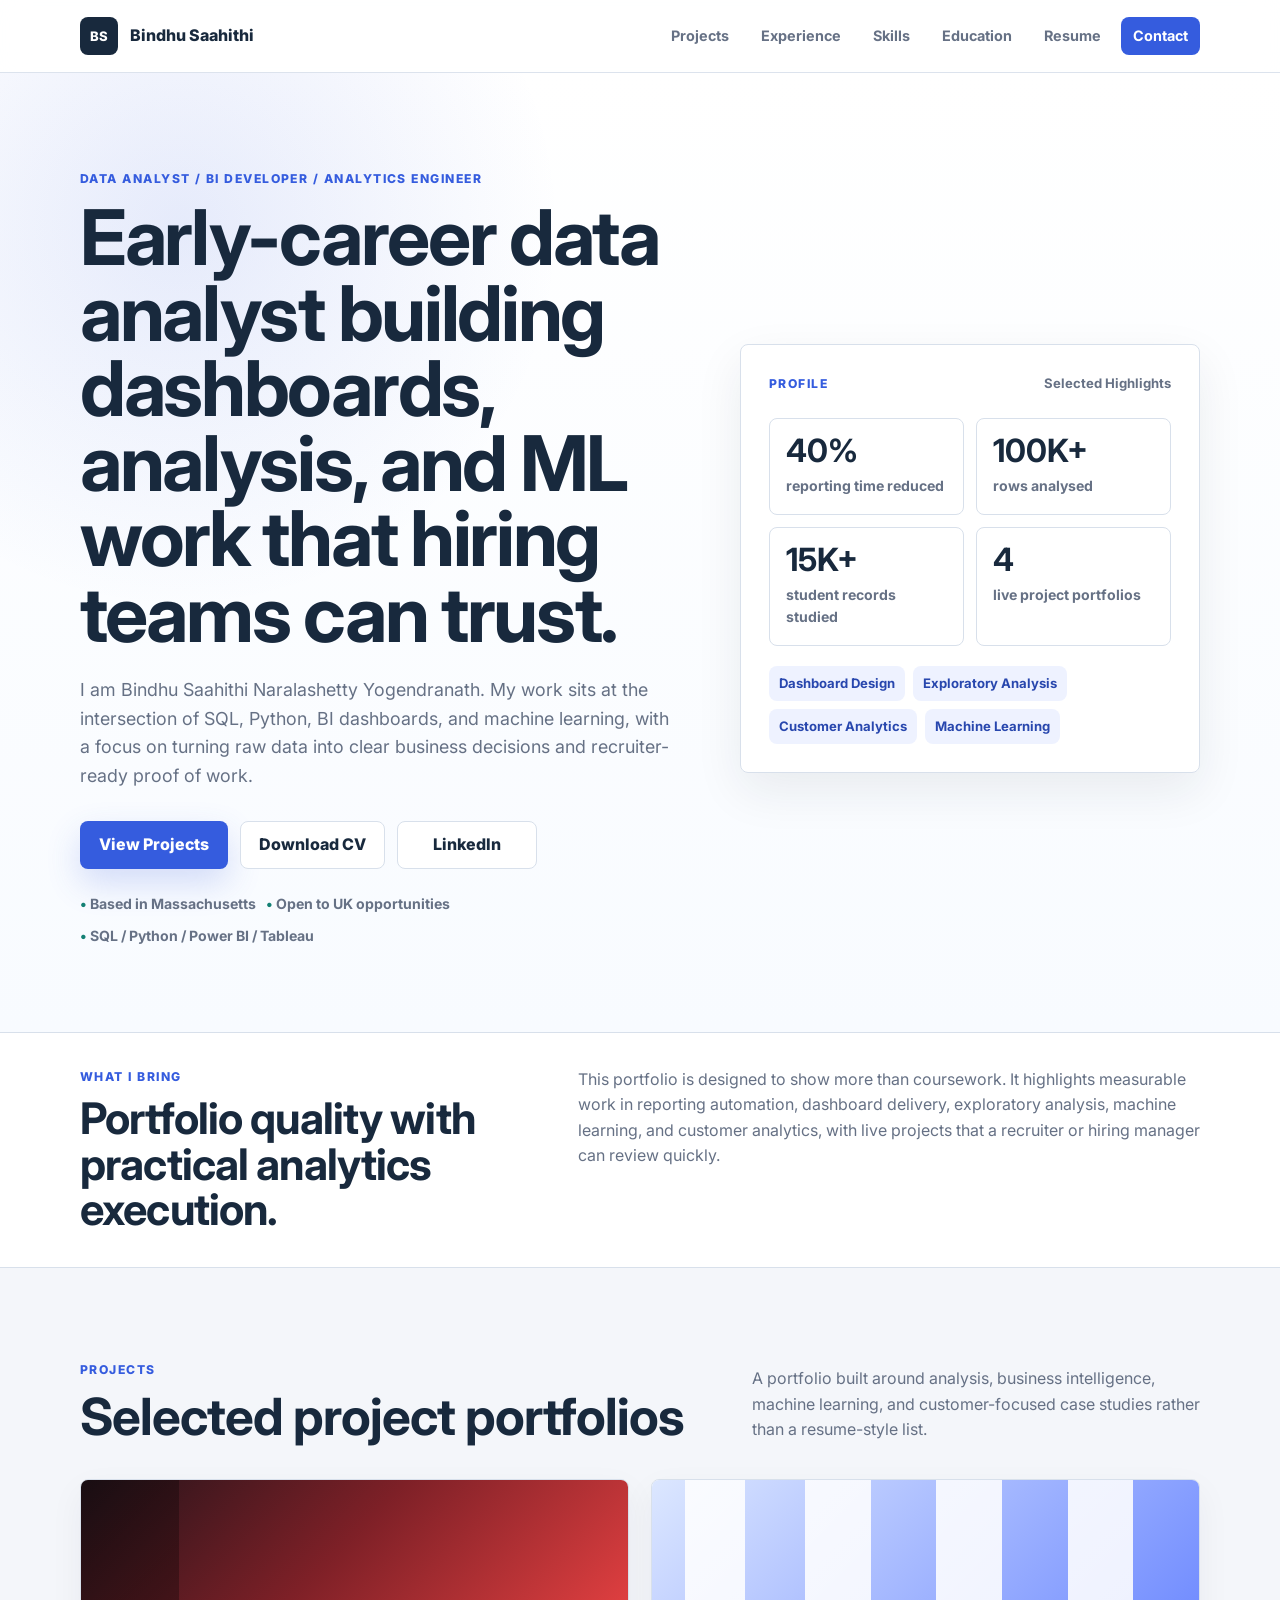
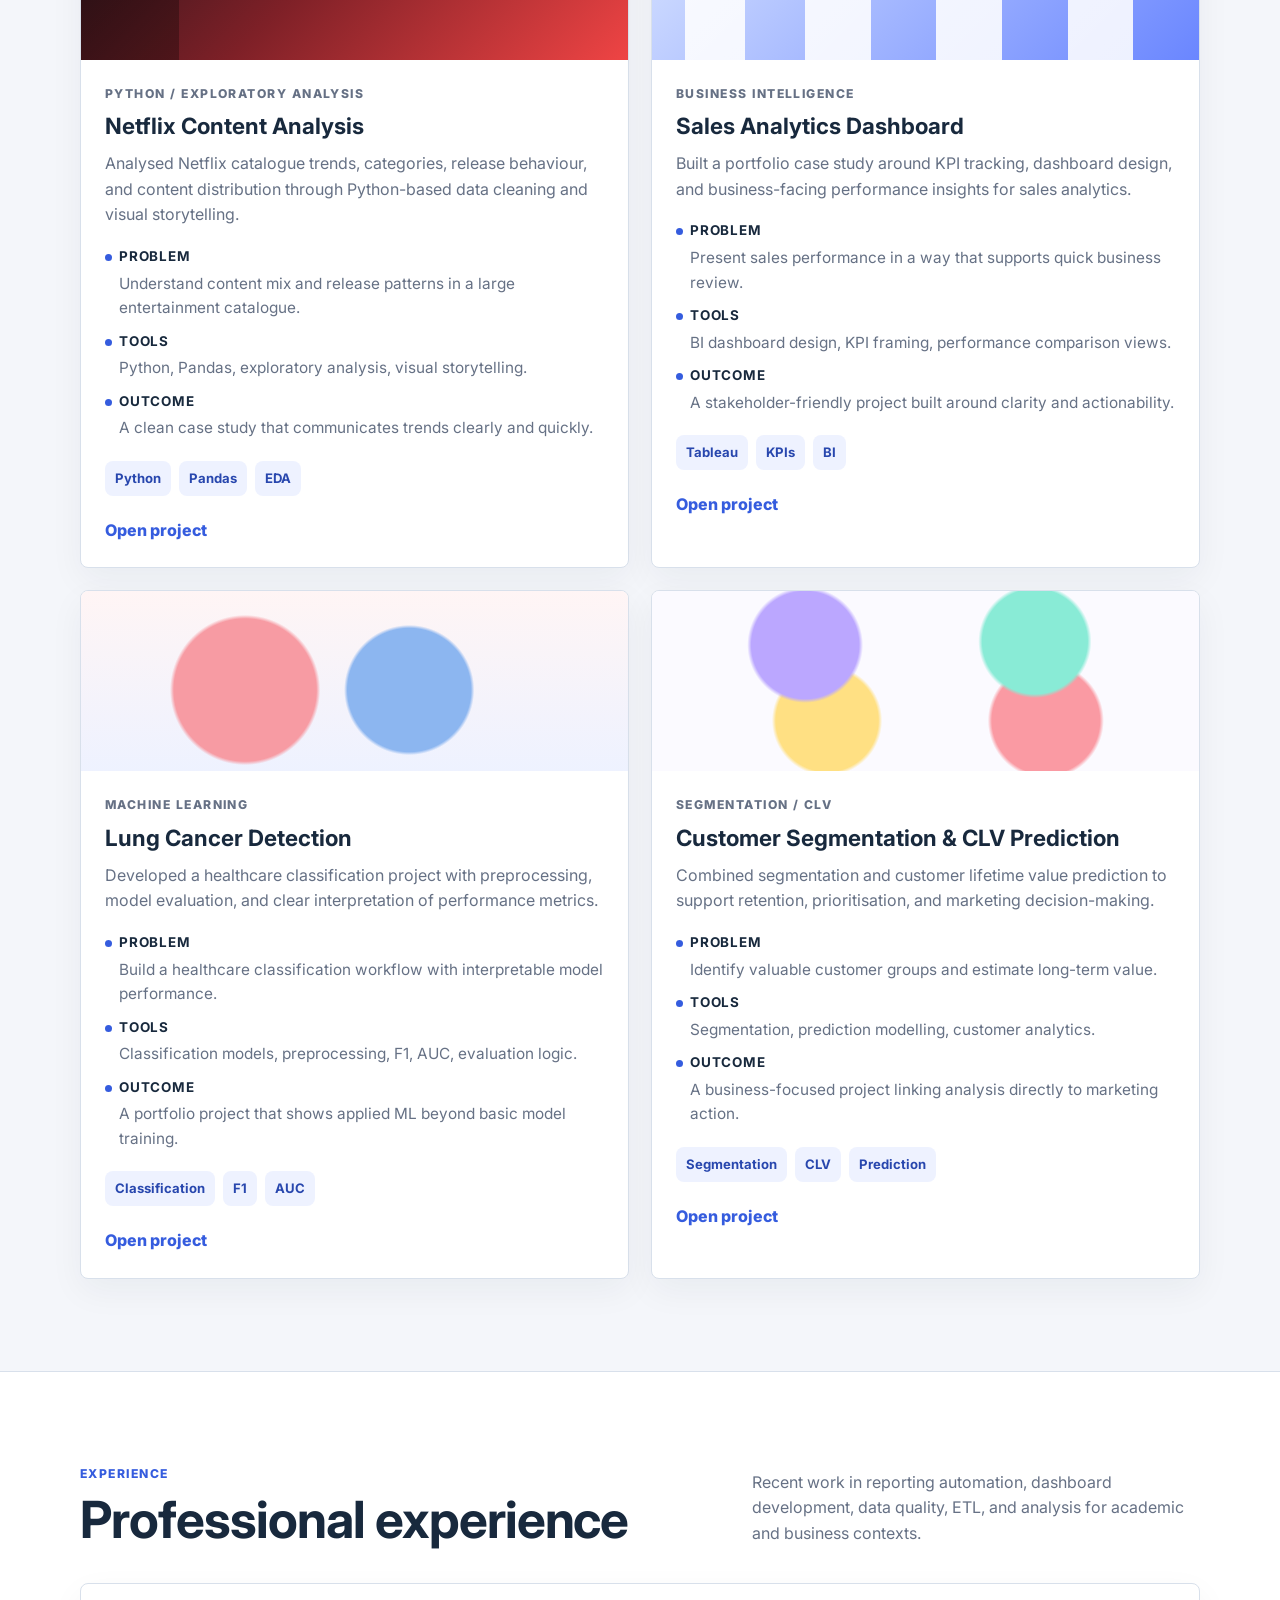
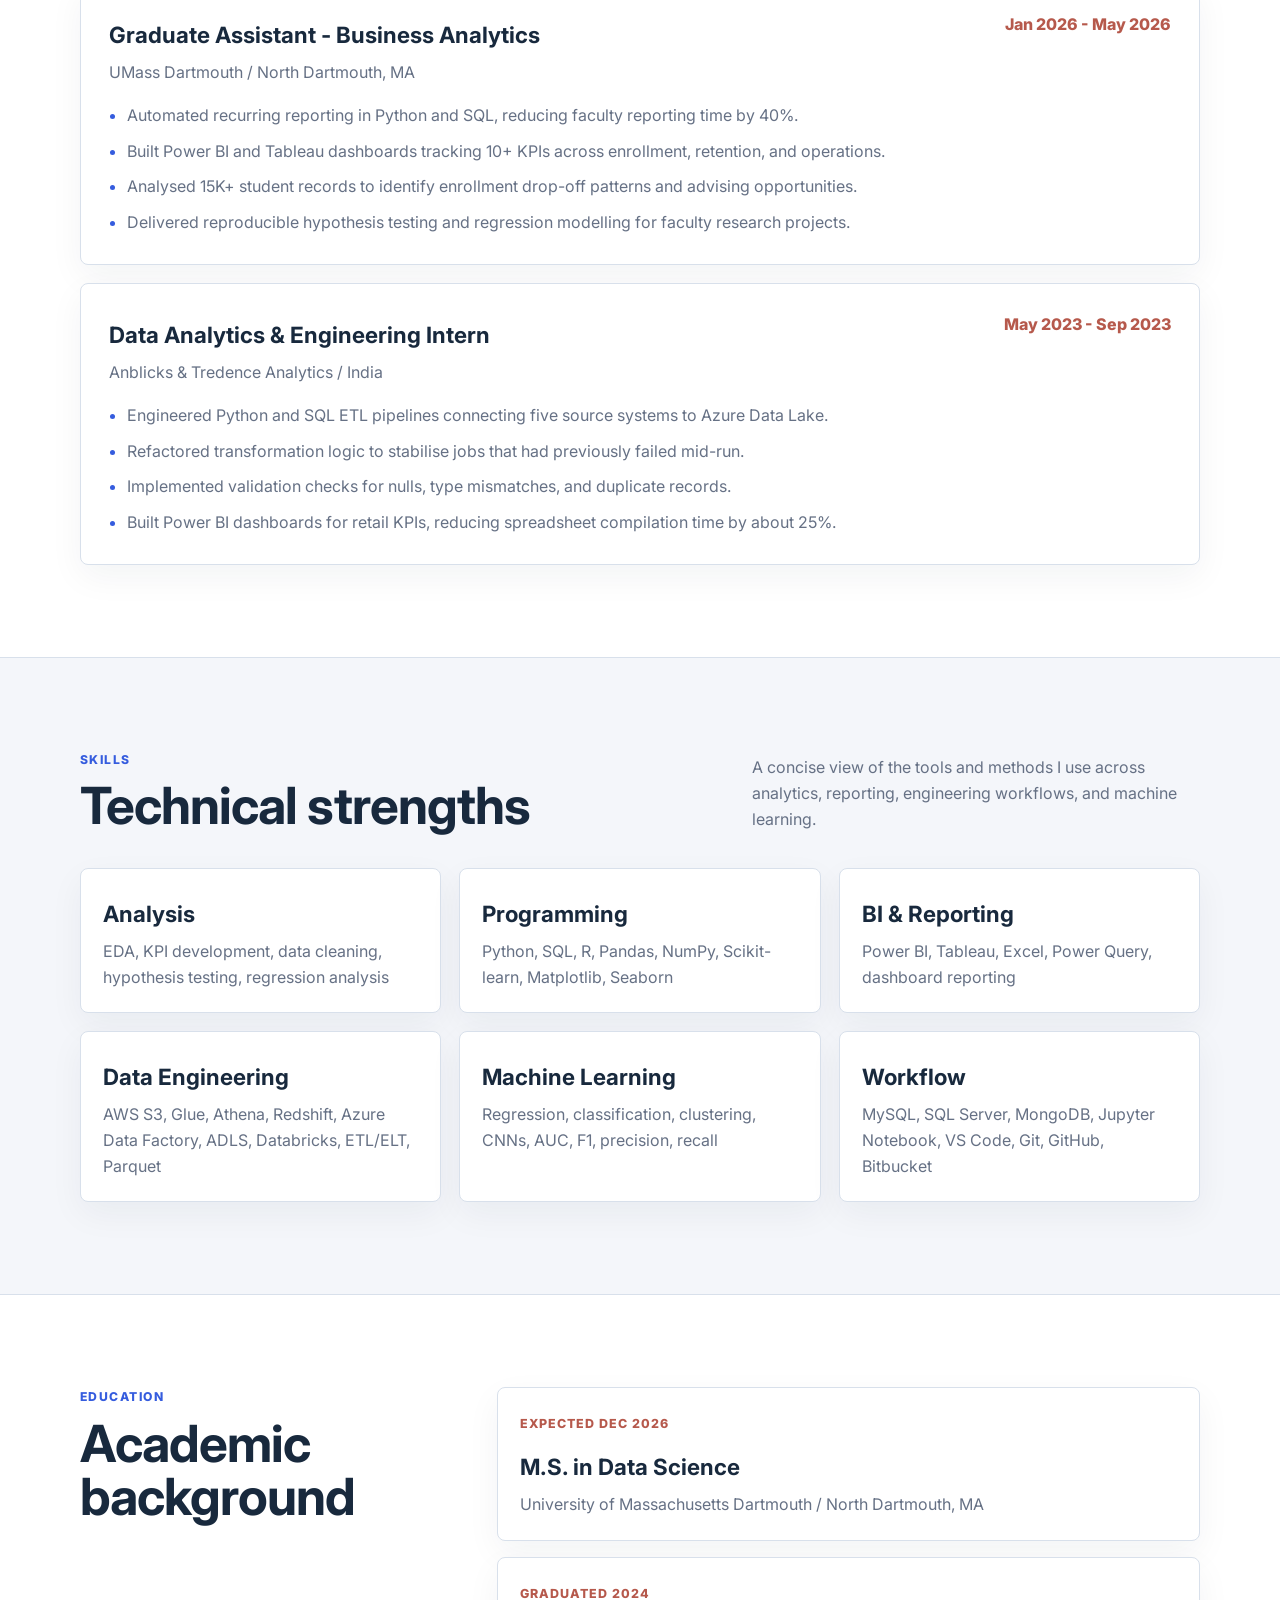
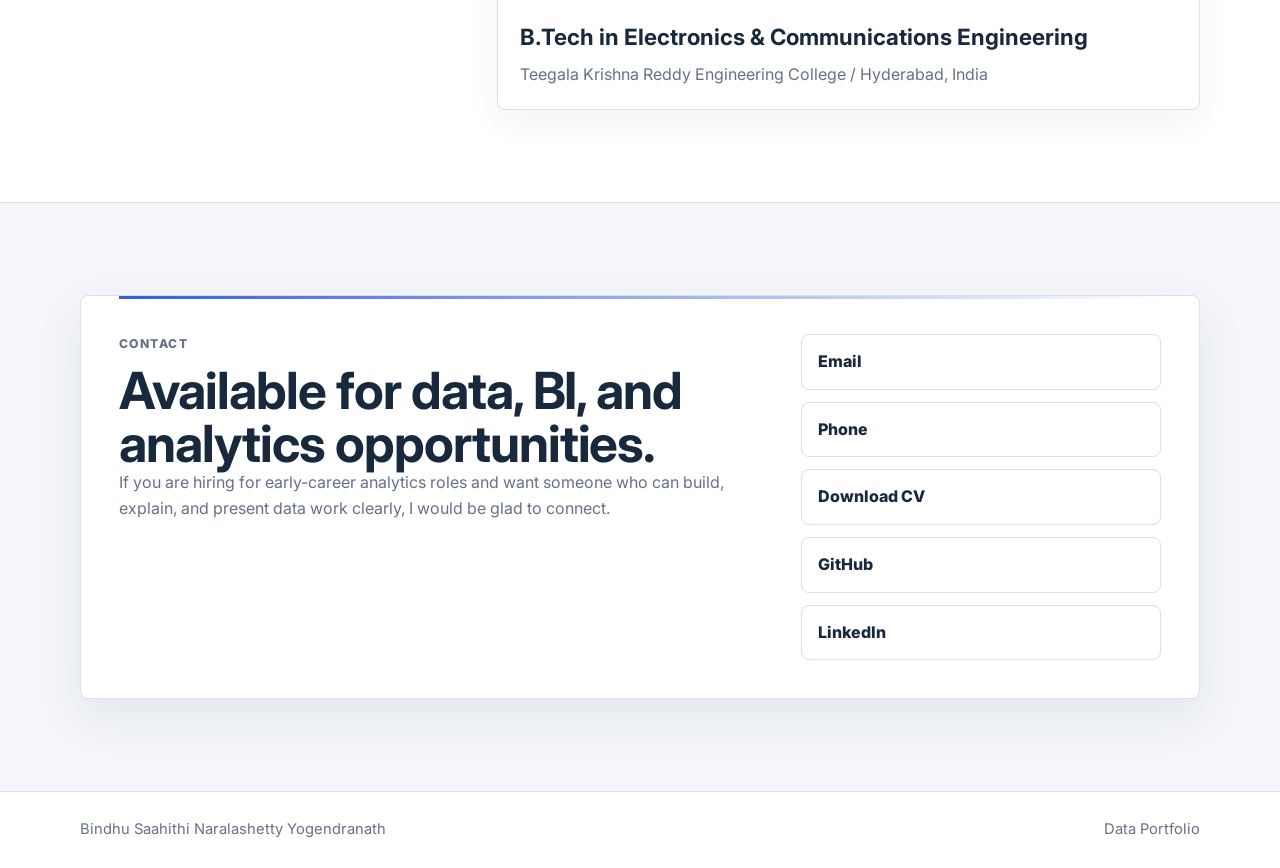
==== commit 21deebc1: "Polish portfolio to premium version" ====
--- a/index.html
+++ b/index.html
@@ -37,10 +37,11 @@
       <div class="container hero-grid">
         <div class="hero-copy">
           <p class="eyebrow">Data Analyst / BI Developer / Analytics Engineer</p>
-          <h1>Bindhu Saahithi Naralashetty Yogendranath</h1>
+          <h1>Early-career data analyst building dashboards, analysis, and ML work that hiring teams can trust.</h1>
           <p class="hero-subtitle">
-            I design clean analytics workflows, dashboards, and machine learning projects
-            that help people understand data quickly and make better decisions.
+            I am Bindhu Saahithi Naralashetty Yogendranath. My work sits at the intersection of
+            SQL, Python, BI dashboards, and machine learning, with a focus on turning raw data
+            into clear business decisions and recruiter-ready proof of work.
           </p>
 
           <div class="hero-actions">
@@ -91,6 +92,20 @@
       </div>
     </section>
 
+    <section class="intro-band">
+      <div class="container intro-grid">
+        <div>
+          <p class="eyebrow">What I Bring</p>
+          <h2>Portfolio quality with practical analytics execution.</h2>
+        </div>
+        <p>
+          This portfolio is designed to show more than coursework. It highlights measurable work in
+          reporting automation, dashboard delivery, exploratory analysis, machine learning, and customer
+          analytics, with live projects that a recruiter or hiring manager can review quickly.
+        </p>
+      </div>
+    </section>
+
     <section id="projects" class="section">
       <div class="container">
         <div class="section-head">
@@ -114,6 +129,11 @@
                 Analysed Netflix catalogue trends, categories, release behaviour, and content distribution
                 through Python-based data cleaning and visual storytelling.
               </p>
+              <div class="project-points">
+                <p><strong>Problem</strong><span>Understand content mix and release patterns in a large entertainment catalogue.</span></p>
+                <p><strong>Tools</strong><span>Python, Pandas, exploratory analysis, visual storytelling.</span></p>
+                <p><strong>Outcome</strong><span>A clean case study that communicates trends clearly and quickly.</span></p>
+              </div>
               <div class="project-tags">
                 <span>Python</span>
                 <span>Pandas</span>
@@ -132,6 +152,11 @@
                 Built a portfolio case study around KPI tracking, dashboard design, and business-facing
                 performance insights for sales analytics.
               </p>
+              <div class="project-points">
+                <p><strong>Problem</strong><span>Present sales performance in a way that supports quick business review.</span></p>
+                <p><strong>Tools</strong><span>BI dashboard design, KPI framing, performance comparison views.</span></p>
+                <p><strong>Outcome</strong><span>A stakeholder-friendly project built around clarity and actionability.</span></p>
+              </div>
               <div class="project-tags">
                 <span>Tableau</span>
                 <span>KPIs</span>
@@ -150,6 +175,11 @@
                 Developed a healthcare classification project with preprocessing, model evaluation,
                 and clear interpretation of performance metrics.
               </p>
+              <div class="project-points">
+                <p><strong>Problem</strong><span>Build a healthcare classification workflow with interpretable model performance.</span></p>
+                <p><strong>Tools</strong><span>Classification models, preprocessing, F1, AUC, evaluation logic.</span></p>
+                <p><strong>Outcome</strong><span>A portfolio project that shows applied ML beyond basic model training.</span></p>
+              </div>
               <div class="project-tags">
                 <span>Classification</span>
                 <span>F1</span>
@@ -168,6 +198,11 @@
                 Combined segmentation and customer lifetime value prediction to support retention,
                 prioritisation, and marketing decision-making.
               </p>
+              <div class="project-points">
+                <p><strong>Problem</strong><span>Identify valuable customer groups and estimate long-term value.</span></p>
+                <p><strong>Tools</strong><span>Segmentation, prediction modelling, customer analytics.</span></p>
+                <p><strong>Outcome</strong><span>A business-focused project linking analysis directly to marketing action.</span></p>
+              </div>
               <div class="project-tags">
                 <span>Segmentation</span>
                 <span>CLV</span>
@@ -298,10 +333,10 @@
       <div class="container contact-panel">
         <div>
           <p class="eyebrow">Contact</p>
-          <h2>Interested in data, BI, or analytics roles.</h2>
+          <h2>Available for data, BI, and analytics opportunities.</h2>
           <p>
-            I am open to opportunities where thoughtful analysis, clean dashboards,
-            and practical data work matter.
+            If you are hiring for early-career analytics roles and want someone who can build,
+            explain, and present data work clearly, I would be glad to connect.
           </p>
         </div>
         <div class="contact-links">
--- a/style.css
+++ b/style.css
@@ -200,6 +200,32 @@
   padding: 28px;
 }
 
+.intro-band {
+  border-bottom: 1px solid var(--line);
+  background: #ffffff;
+  padding: 34px 0;
+}
+
+.intro-grid {
+  display: grid;
+  grid-template-columns: minmax(0, 0.85fr) minmax(320px, 1.15fr);
+  gap: 38px;
+  align-items: start;
+}
+
+.intro-grid h2 {
+  color: var(--navy);
+  font-size: clamp(1.8rem, 3.4vw, 2.8rem);
+  letter-spacing: -0.02em;
+  line-height: 1.05;
+  margin-top: 10px;
+}
+
+.intro-grid p:last-child {
+  color: var(--muted);
+  font-size: 1rem;
+}
+
 .hero-panel-top {
   display: flex;
   align-items: center;
@@ -370,6 +396,43 @@
   color: var(--muted);
 }
 
+.project-points {
+  display: grid;
+  gap: 10px;
+  margin: 18px 0 20px;
+}
+
+.project-points p {
+  display: grid;
+  gap: 4px;
+  padding-left: 14px;
+  position: relative;
+}
+
+.project-points p::before {
+  background: var(--blue);
+  border-radius: 999px;
+  content: "";
+  height: 7px;
+  left: 0;
+  position: absolute;
+  top: 8px;
+  width: 7px;
+}
+
+.project-points strong {
+  color: var(--navy);
+  font-size: 0.84rem;
+  letter-spacing: 0.06em;
+  text-transform: uppercase;
+}
+
+.project-points span {
+  color: var(--muted);
+  display: block;
+  font-size: 0.96rem;
+}
+
 .project-tags {
   display: flex;
   flex-wrap: wrap;
@@ -458,6 +521,17 @@
   background: #ffffff;
   box-shadow: var(--shadow);
   padding: 38px;
+  position: relative;
+}
+
+.contact-panel::before {
+  background: linear-gradient(90deg, var(--blue), rgba(53, 92, 222, 0));
+  content: "";
+  height: 3px;
+  left: 38px;
+  position: absolute;
+  right: 38px;
+  top: 0;
 }
 
 .contact-links {
@@ -615,6 +689,7 @@
 
 @media (max-width: 980px) {
   .hero-grid,
+  .intro-grid,
   .section-head,
   .education-grid,
   .contact-panel {
